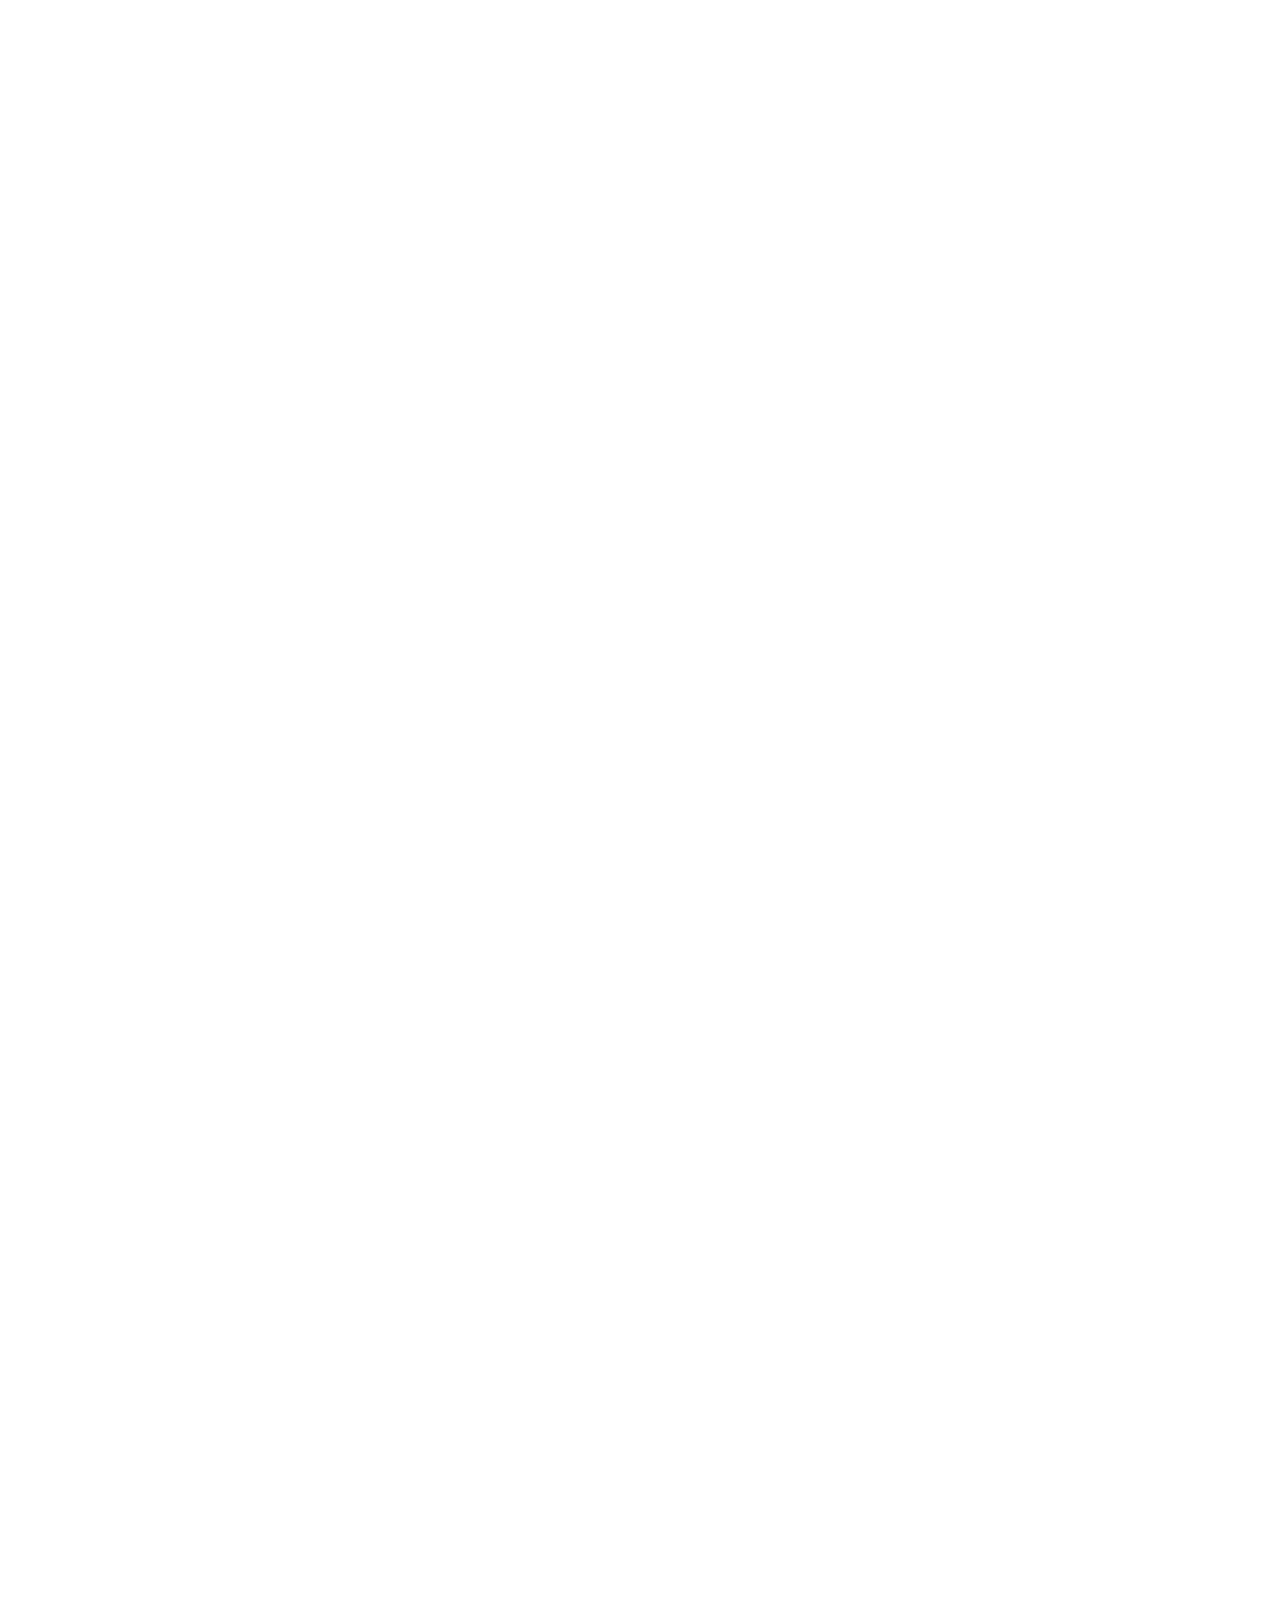
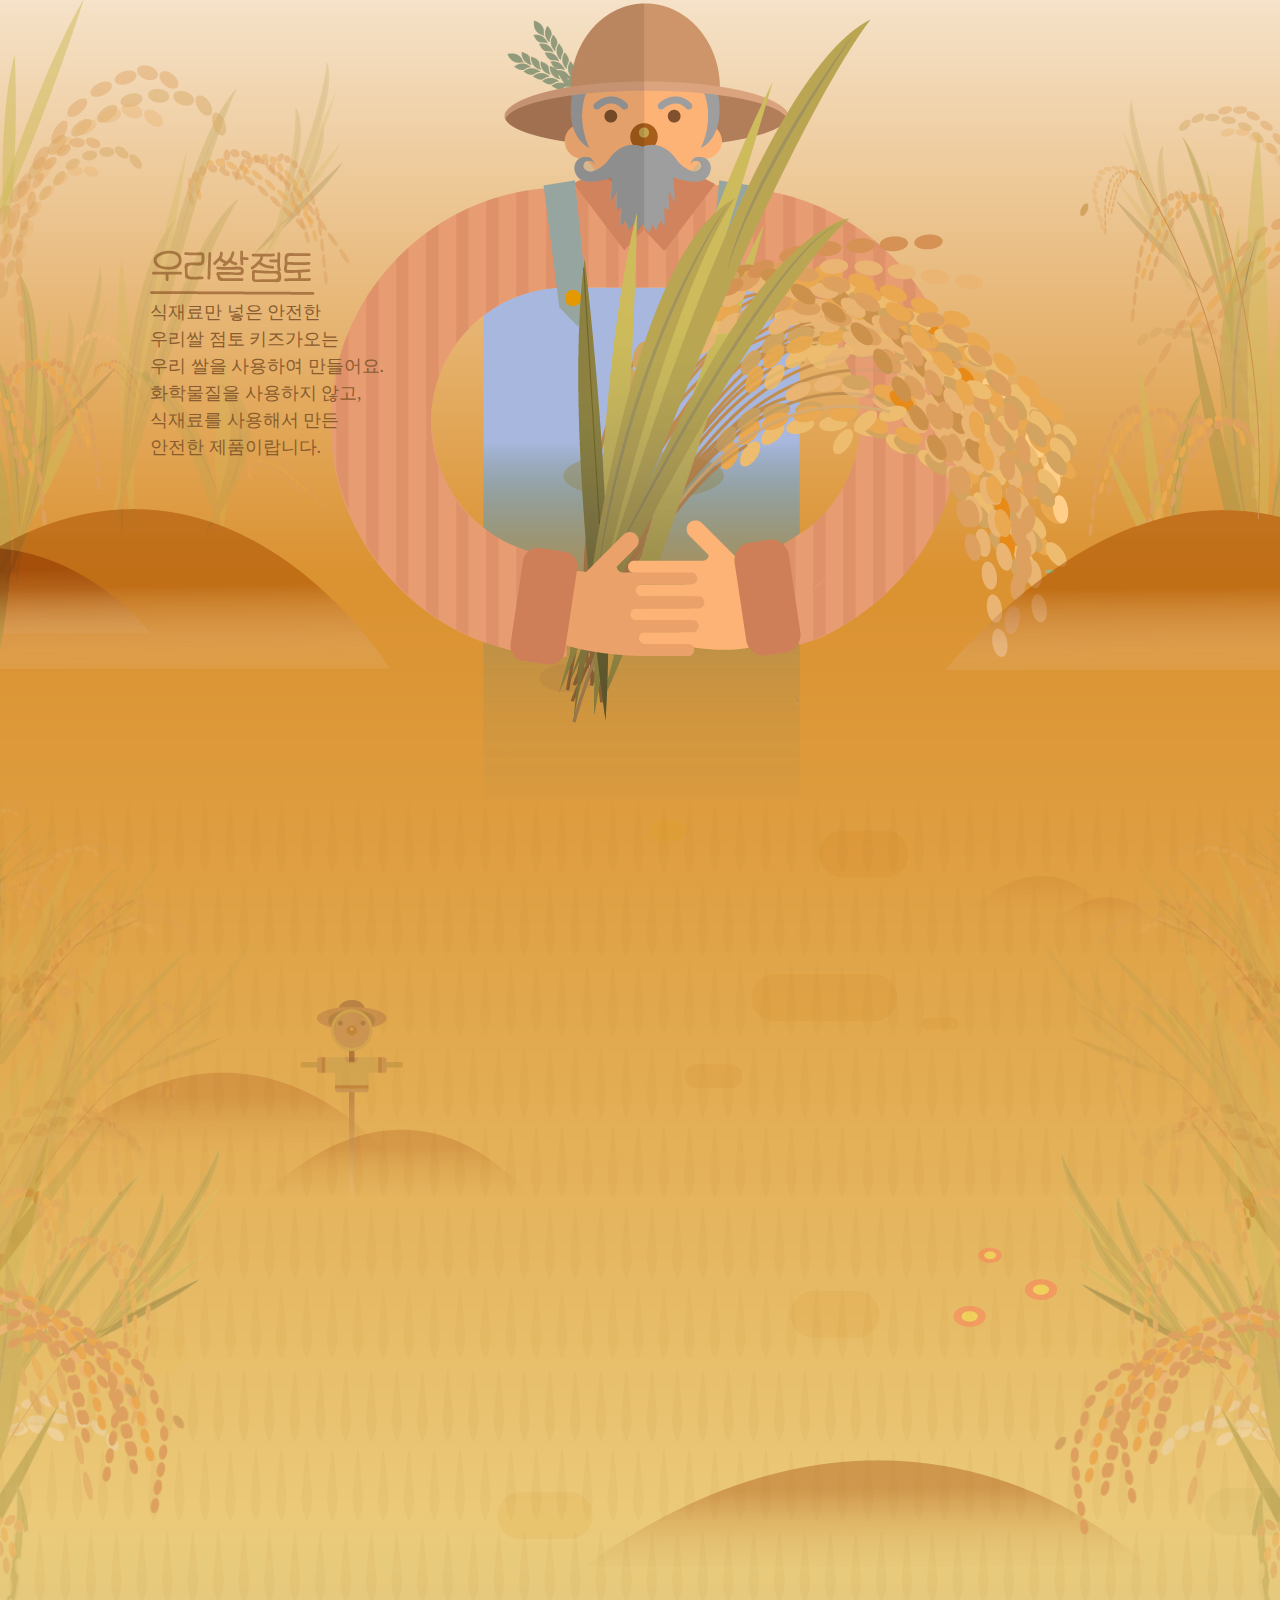
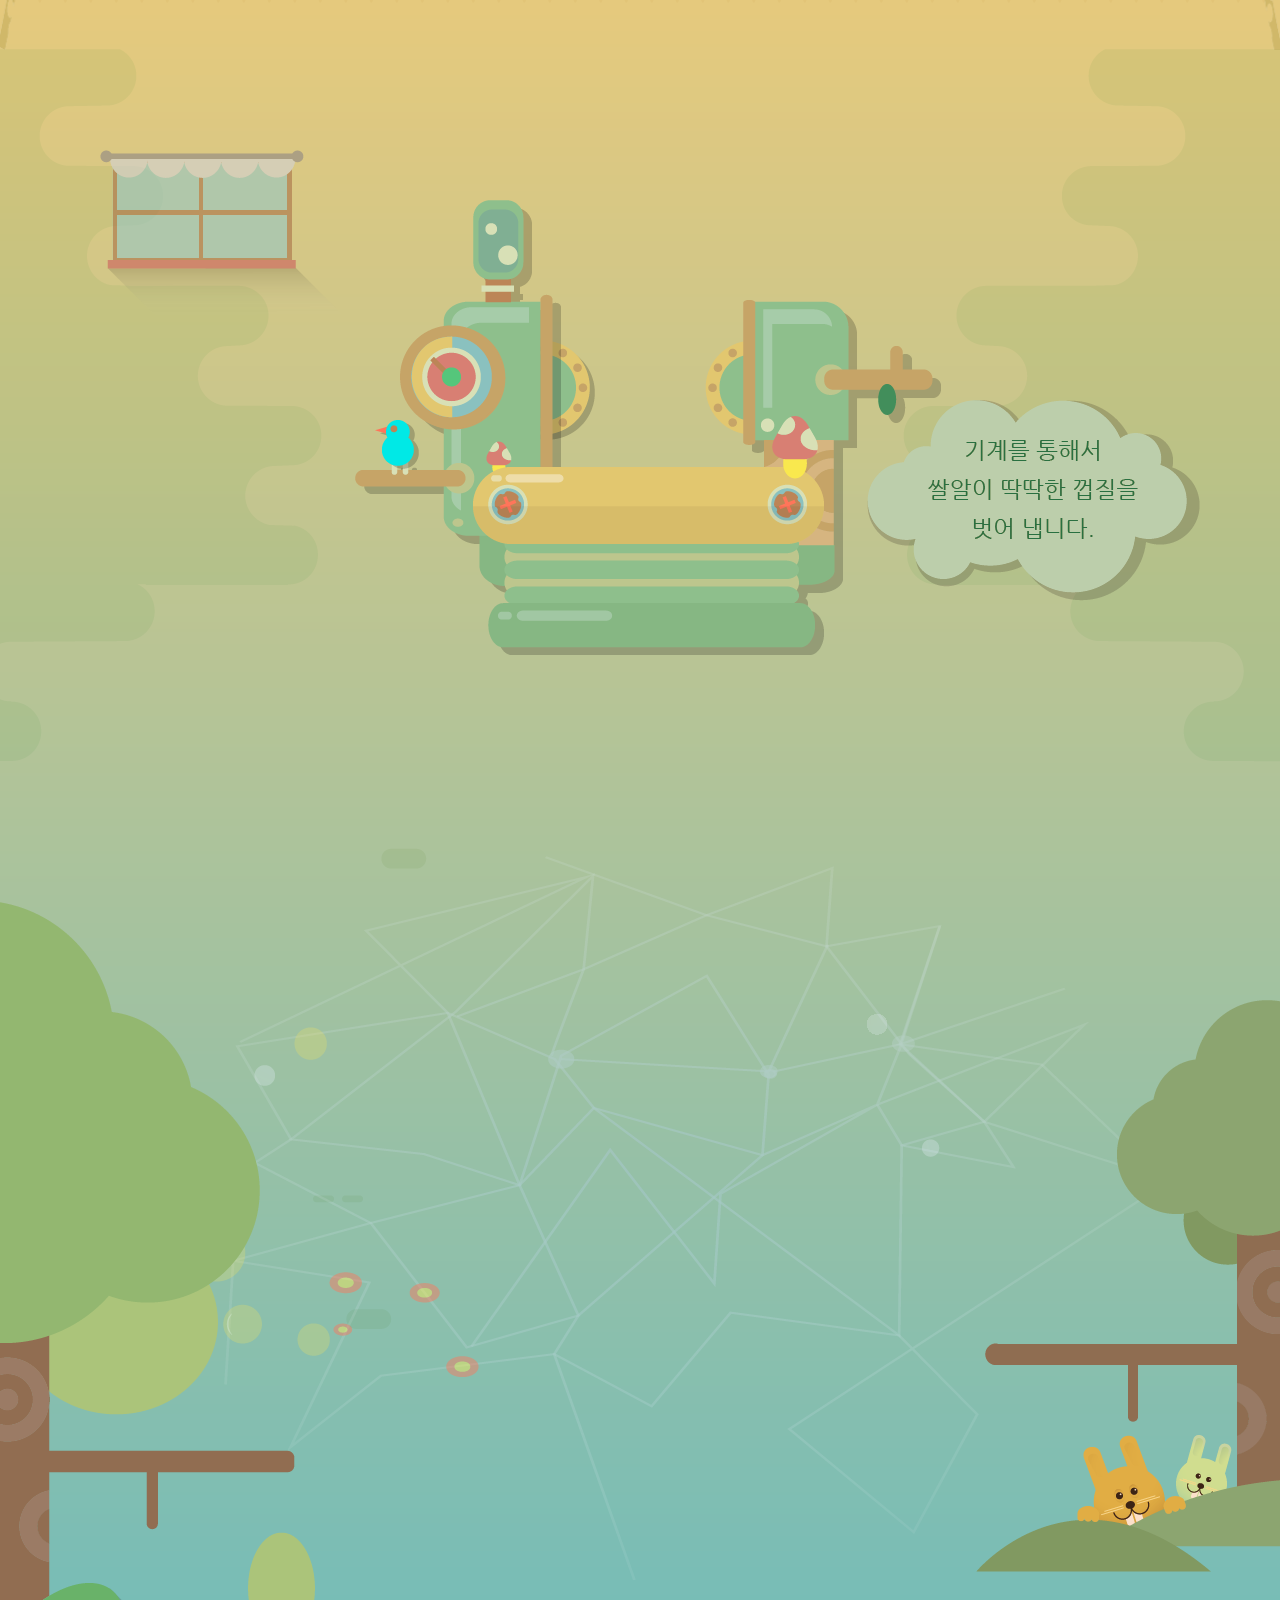
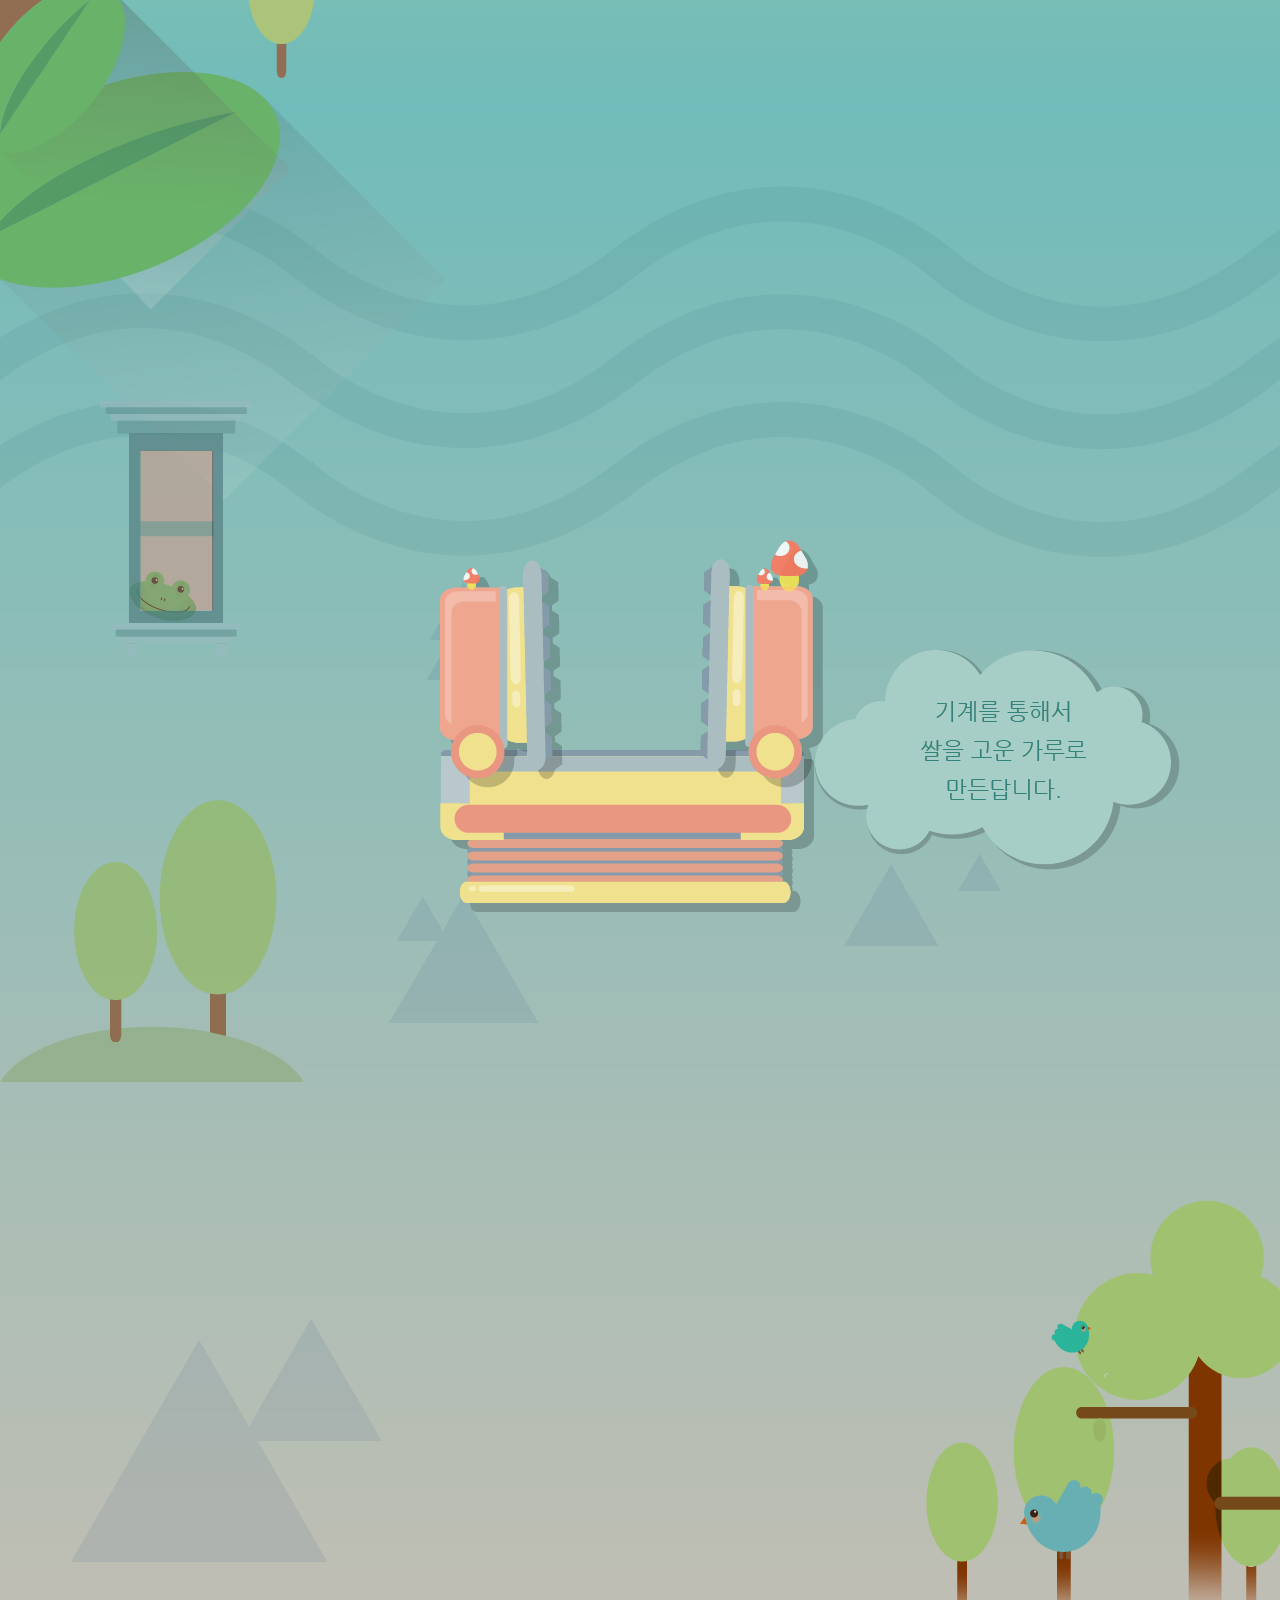
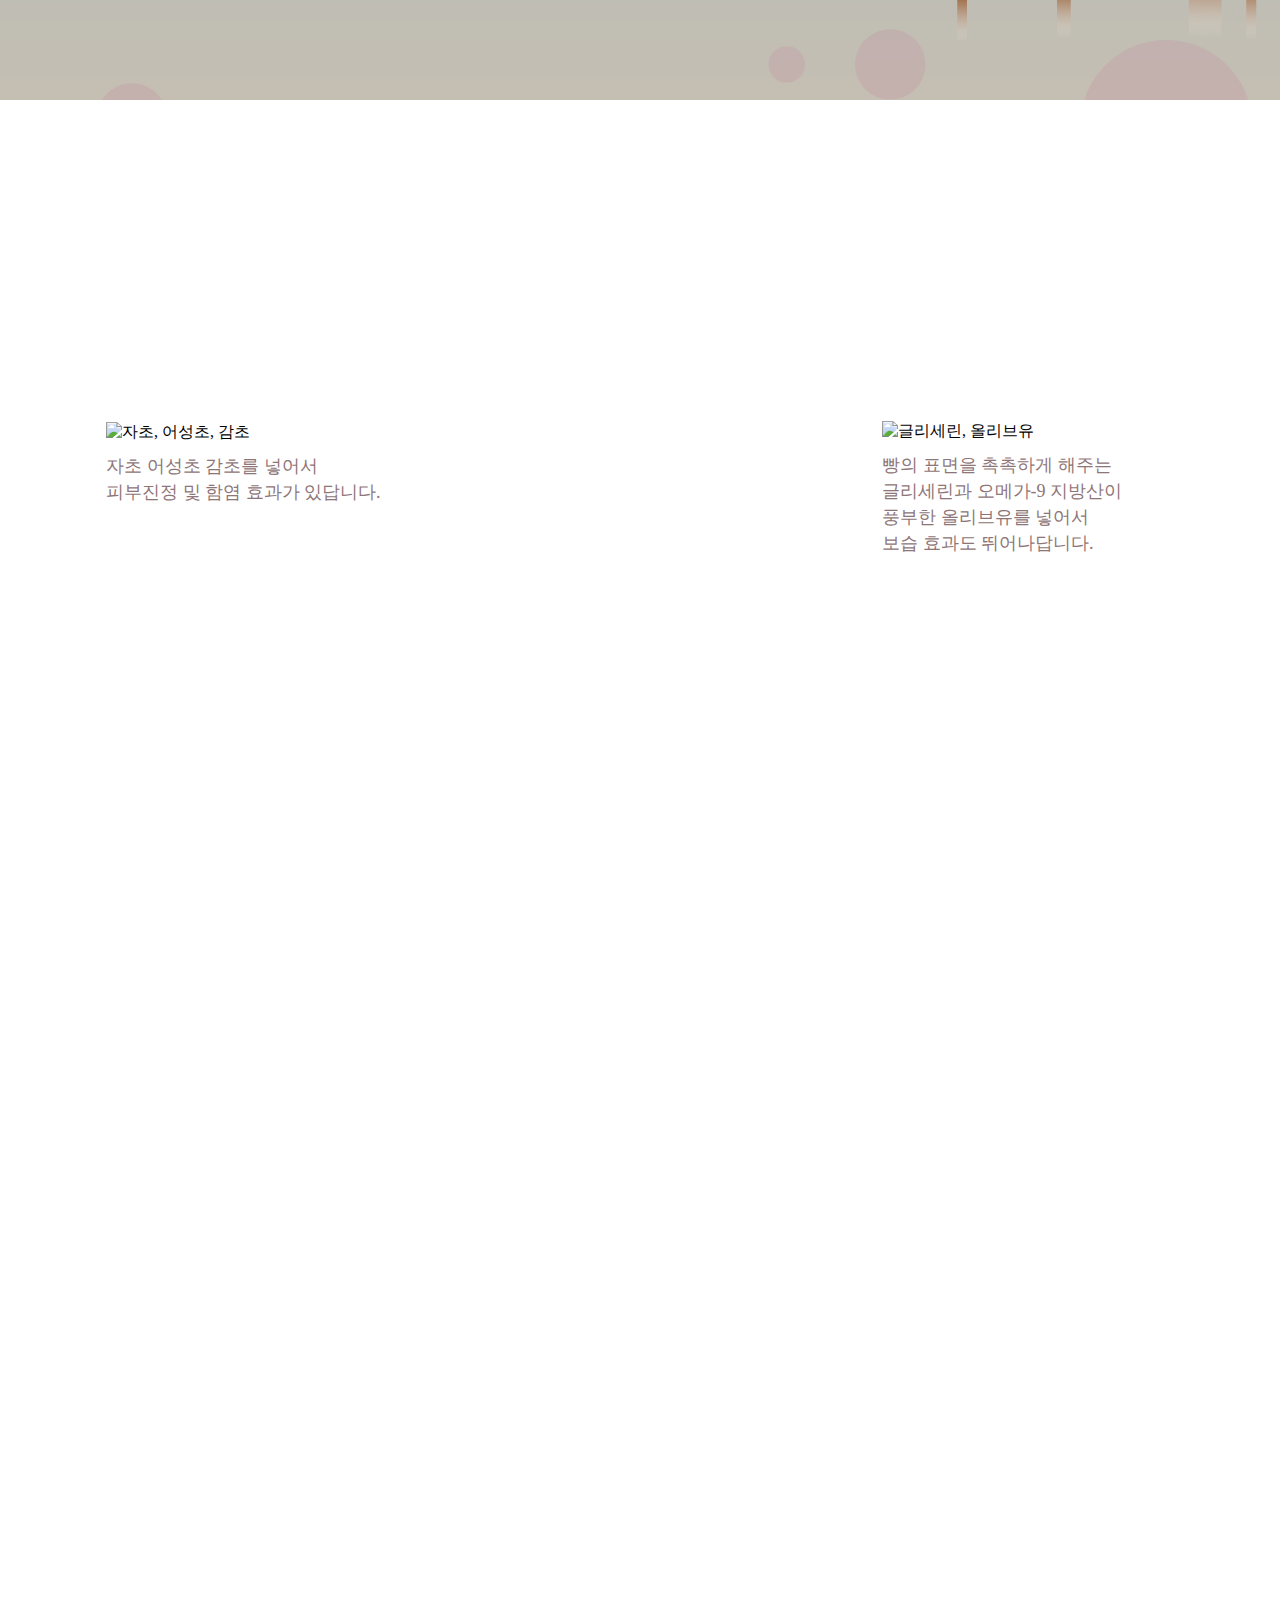
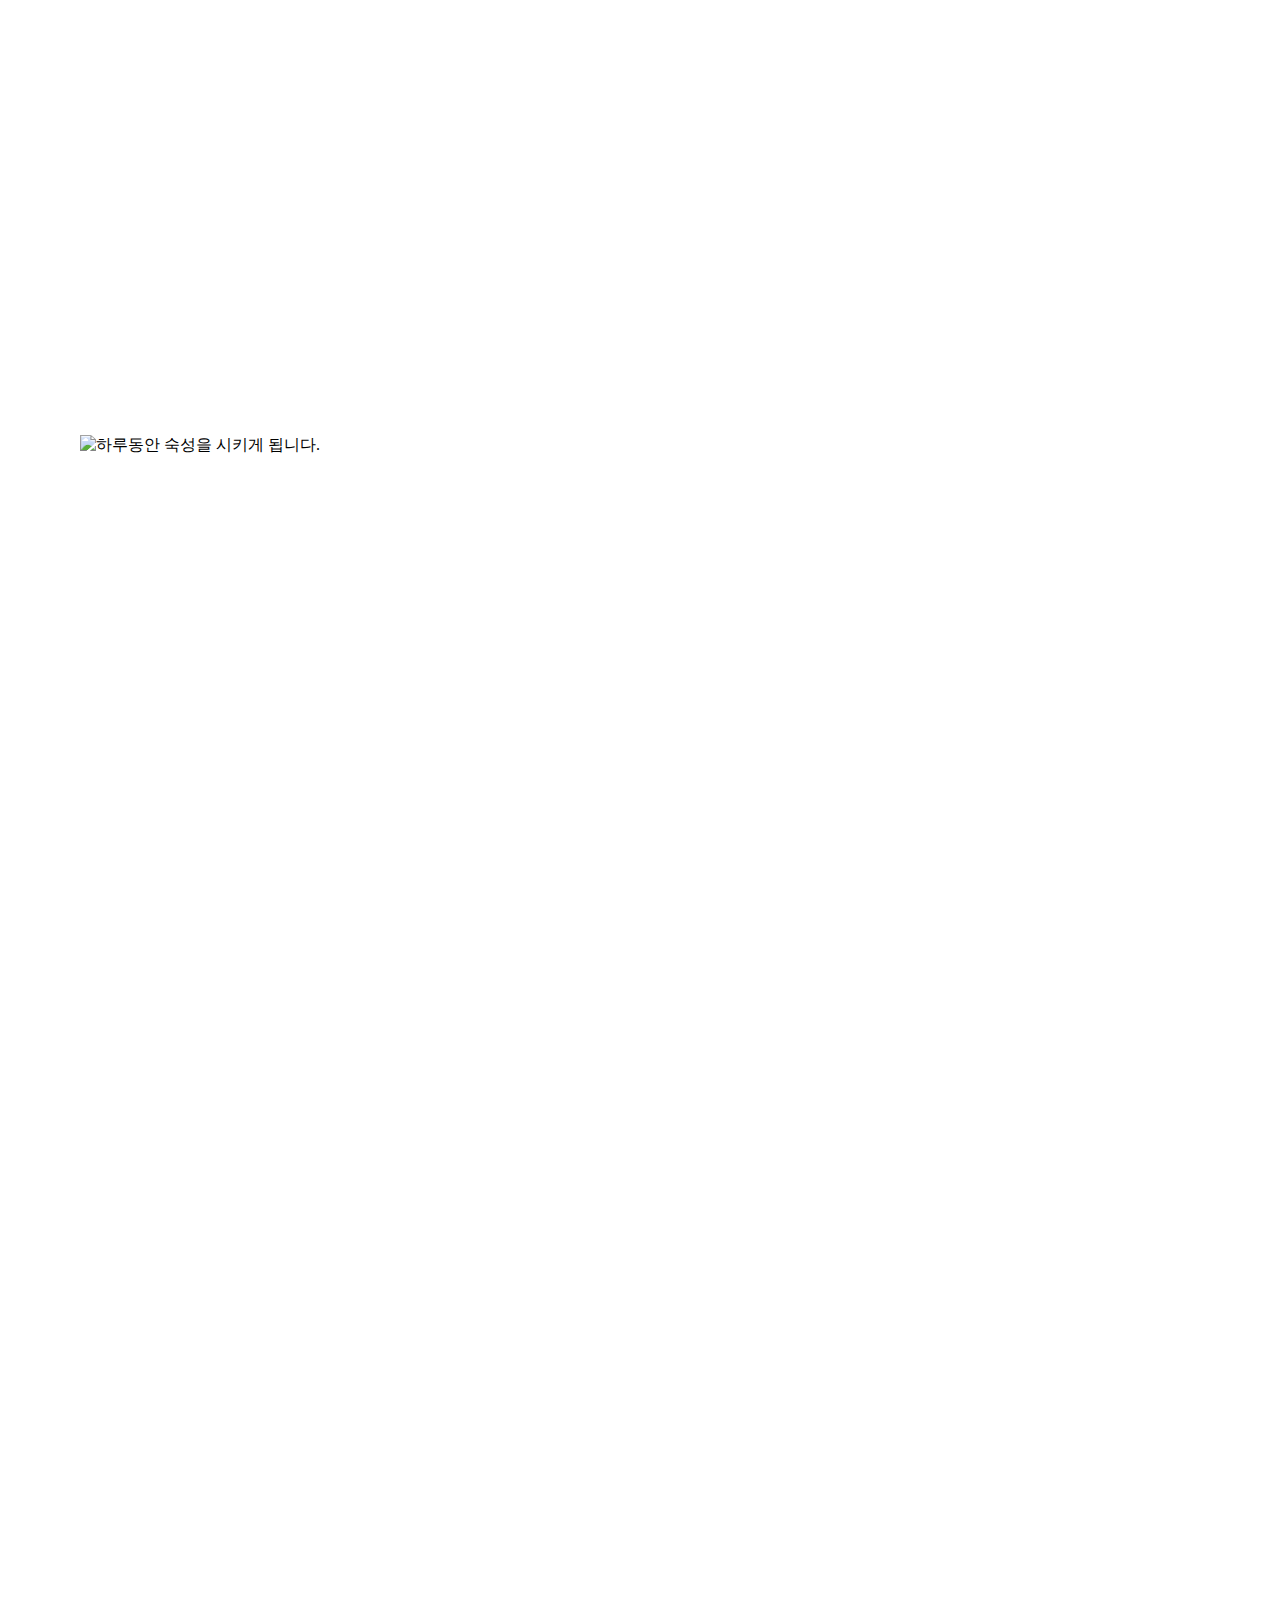
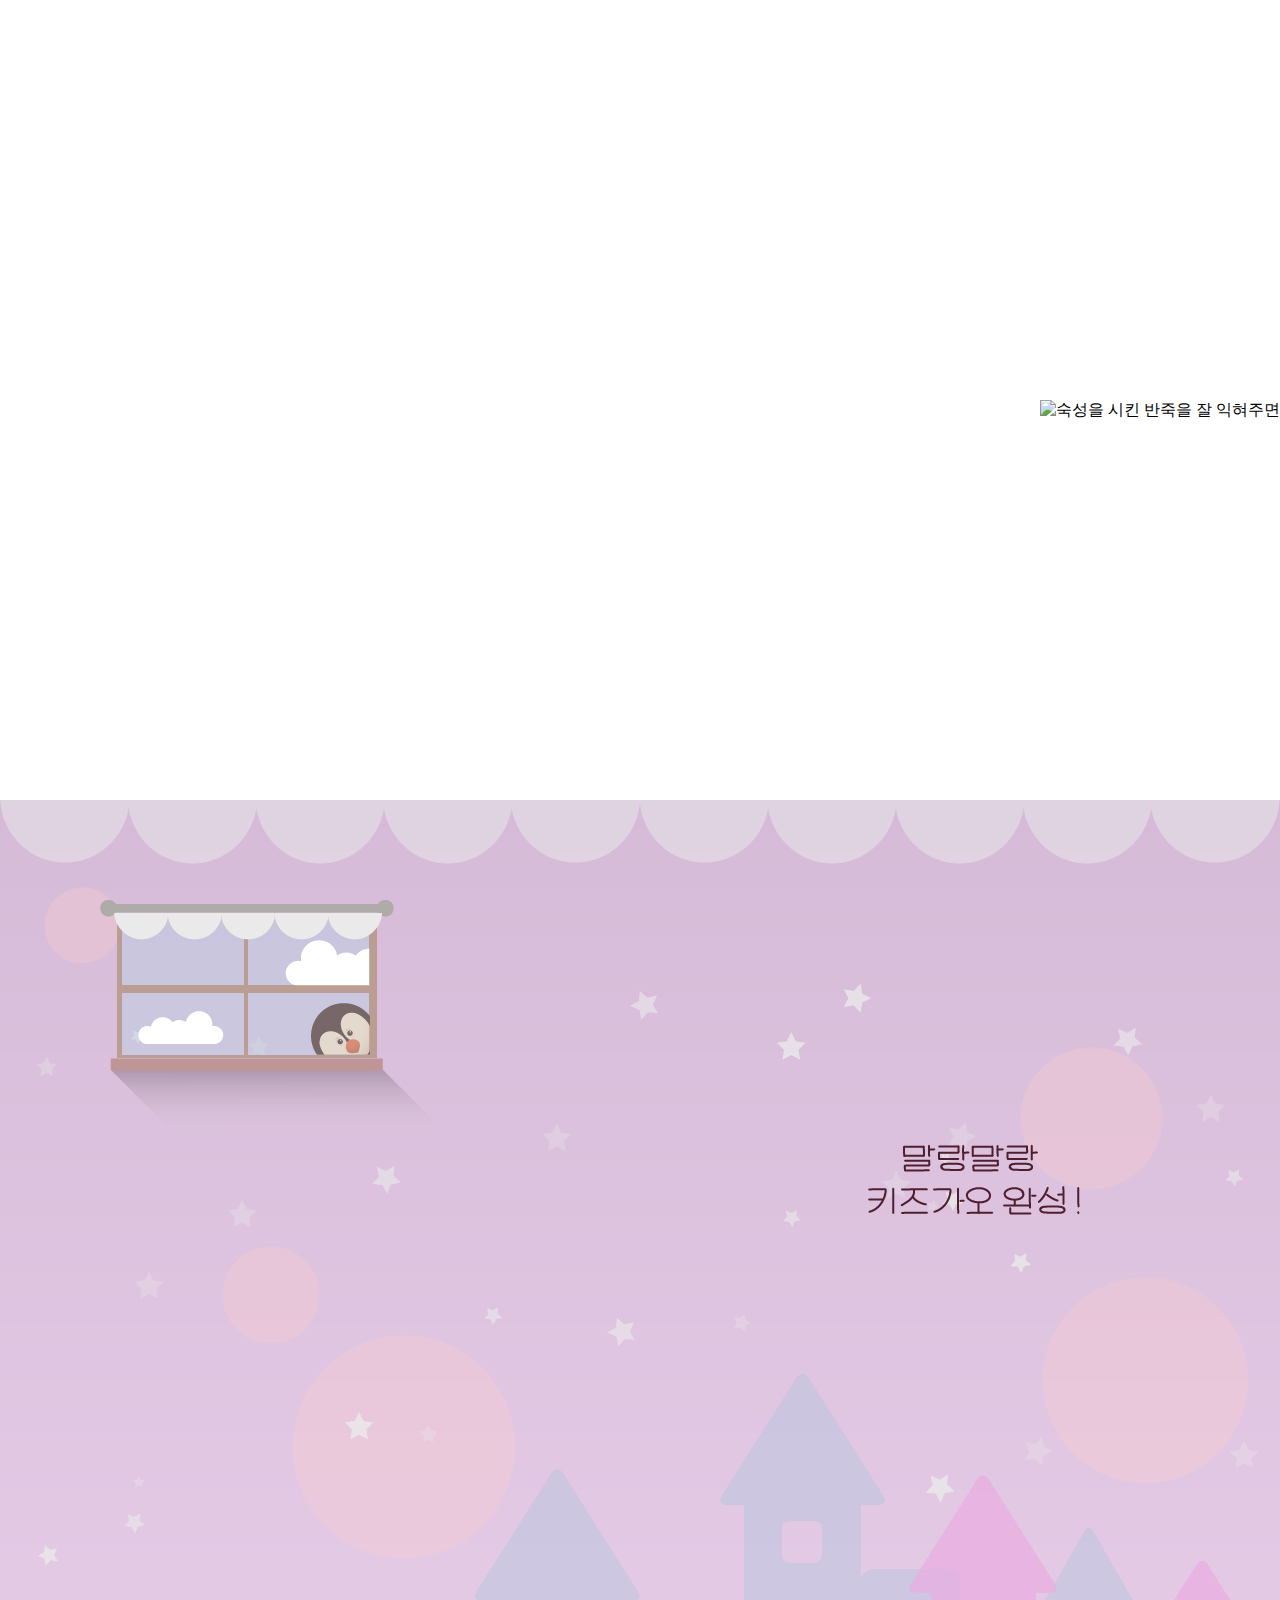
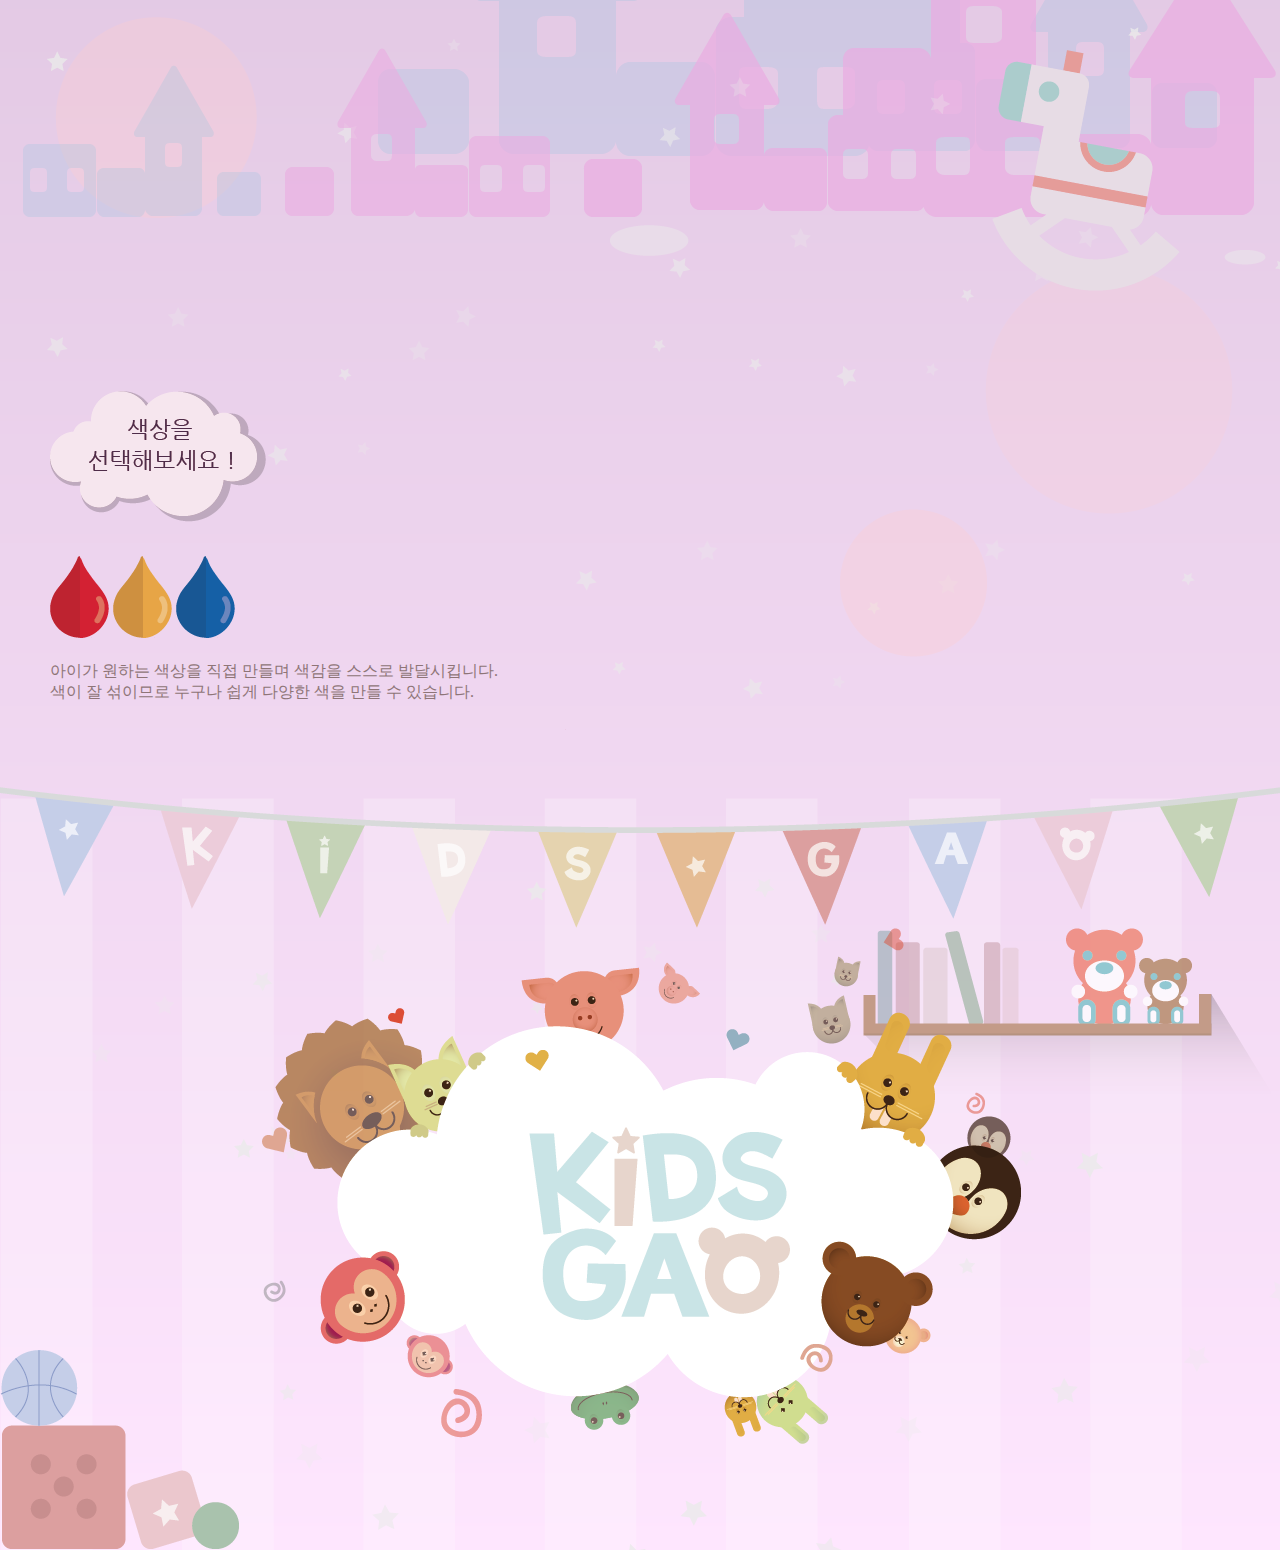
==== docs/index.html @ 967a0c0f "Add files via upload" ====
<!DOCTYPE html>
<html>
<head>

	<meta charset="utf-8">
	<meta name="description" content="우리쌀 점토로 만든 키즈가오 웹사이트 소개">
	<meta name="keywords" content="키즈가오, 점토, 장난감">
	<meta name="author" content="키즈가오">

	<meta name="viewport" content="width=device-width, initial-scale=1.0">

	<title>키즈가오</title>

	<link rel="stylesheet" type="text/css" href="css/style.css">
	<link rel="stylesheet" type="text/css" href="css/animation.css">
	<link rel="stylesheet" type="text/css" href="css/mobile.css">
</head>
<body>





	<header id="intro">
		
		<div class="introWrap">
			<div class="logo"></div>
			<div class="lion"></div>
			<div class="rabbit"></div>
			<div class="bear"></div>
			<div class="monkey"></div>
		</div>

		<div class="cloudWrap">
			<div class="leftCloud"></div>
			<div class="rightCloud"></div>
			<div class="dragonfly"></div>
		</div>

	</header>





	<div id="farm1">
		
		<div class="leftRice1"></div>
		<div class="farmer"></div>
		<div class="rightRice1"></div>

		<div class="farmSpeechWrap">
			<img src="img/farm/farm1/farmspeech.png" align="우리쌀 점토">

			<p class="farmSpeech">
				식재료만 넣은 안전한<br>
				우리쌀 점토 키즈가오는<br>
				우리 쌀을 사용하여 만들어요.<br>
				화학물질을 사용하지 않고,<br>
				식재료를 사용해서 만든<br>
				안전한 제품이랍니다.
			</p>
		</div>

	</div>







	<div id="farm2">
		<div class="leftRice2"></div>
		<div class="scarecrow"></div>
		<div class="rightRice2"></div>
	</div>




	<div id="farm3">
		
		<div class="farm3Window"></div>
		<div class="machineWrap">
			<div class="machine1"></div>
			<div class="sawShadow"></div>
			<div class="saw1"></div>
			<div class="saw2"></div>
			<div class="machineBird"></div>
			<div class="timer"></div>
		</div>

		<img class="farm3Bubble" src="img/farm/farm3/farm3bubble.png" alt="기계를 통해서 쌀알이 딱딱한 껍질을 벗어 냅니다.">

	</div>





	<div id="forest1">
		<div class="leftTree"></div>

		<div class="treeWrap">
			<div class="rightTree"></div>
			<div class="rabbit1"></div>
			<div class="rabbit2"></div>
		</div>
	</div>

	


	<div id="forest2">
		<div class="frog"></div>
		<div class="machineWrap2">
			<div class="machineBottom"></div>
			<div class="machineLeft"></div>
			<div class="machineRight"></div>
		</div>

		<img class="forestBubble" src="img/forest/forest2/forestbubble.png" alt="기계를 통해서 쌀을 고운 가루로 만든답니다.">

		<div class="forest2Tree"></div>
	</div>





	<div id="forest3">
		
		<div class="forest3Wrap">
			<div class="forest3Tree"></div>
			<div class="smallBird"></div>
			<div class="bigBird"></div>
		</div>

	</div>



	<div id="science">
		
		<div class="scienceWrap">
			

			<div class="scienceLeftWrap">
				<div class="gly"></div>
				<img src="img/science/leftTitle.png" alt="자초, 어성초, 감초">

				<p>
					자초 어성초 감초를 넣어서<br>
					피부진정 및 함염 효과가 있답니다.
				</p>
			</div>


			<div class="scienceCenterWrap">
				
				<div class="purpleSteam"></div>
				<div class="funnelBack"></div>
				<div class="funnelFront"></div>

			</div>


			<div class="scienceRightWrap">
				
				<div class="water"></div>
				<img src="img/science/rightTitle.png" alt="글리세린, 올리브유">
				<p>
					빵의 표면을 촉촉하게 해주는<br>
					글리세린과 오메가-9 지방산이<br>
					풍부한 올리브유를 넣어서<br>
					보습 효과도 뛰어나답니다.
				</p>

			</div>



		</div>

	</div>





	<div id="night1">

		<div class="owl"></div>

		<div class="starWrap">
			<div class="star1"></div>
			<div class="star2"></div>
			<div class="star3"></div>
		</div>
		
	</div>




	<div id="night2">
		<div class="moon"></div>
		<img class="night2Bubble" src="img/oneday/night2/night2bubble.png"
			alt="하루동안 숙성을 시키게 됩니다." 
		>
		<div class="rightMoonTree"></div>
	</div>




	<div id="morning">
		
		<div class="sun"></div>
		<div class="leftPine"></div>
		<div class="rightPine"></div>

	</div>







	<div id="kitchen">
		
		<div class="leftPan"></div>
		<div class="rightPot"></div>

		<div class="steamWrap">
			<div class="steam"></div>
			<div class="bubble1"></div>
		</div>

		<img class="kitchenBubble" src="img/kitchen/kitchenbubble.png"
   			 alt="숙성을 시킨 반죽을 잘 익혀주면"
		>



	</div>










	<div id="color1">
		<div class="penguin"></div>
		<img class="color1Bubble" src="img/color/color1/color1bubble.png"
			alt="말랑말랑 키즈가오 완성"
		>
	</div>




	<div id="color2">
		<div class="horse"></div>

		<div class="color2wrap">
			
			<img class="color2Bubble" src="img/color/color2/color2bubble.png"
				alt="색상을 선택해 보세요" 
			>

			<div class="btn-wrap">
				<button type="button" class="red"></button>
				<button type="button" class="yellow"></button>
				<button type="button" class="blue"></button>
			</div>

			<p class="color2Comment">
				아이가 원하는 색상을 직접 만들며 색감을 스스로 발달시킵니다.<br>
				색이 잘 섞이므로 누구나 쉽게 다양한 색을 만들 수 있습니다.
			</p>

		</div>
	</div>




	<div id="color3">
		<div class="flag"></div>
		<div class="book"></div>
		<img class="logo" src="img/color/color3/logo.png" alt="키즈가오 회사 로고">
		<div class="dice"></div>
	</div>


	




	<div class="color1Wrap"></div>
	<div class="color2Wrap"></div>
	<div class="color3Container"></div>

	<div class="color3Container"></div>

	<div class="btnWrap"></div>


	<div class="color1-wrap"></div>
	<div class="color1-wrap"></div>





	












</body>
</html>
---- docs/css/style.css ----
/* Default CSS */
html, body {
	margin: 0;
	padding: 0;
}

body {
	overflow-x: hidden;
}

h1, h2, h3, h4, h5, h6, p {
	margin: 0;
	padding: 0;
}

button {
	border: none;
	background-color: transparent;
}

.clearfix {
	clear: both;
}

/* Intro */
#intro {
	width: 100%;
	height: 1600px;
	background-image: url(../img/intro/intro_bg.png);

	/*padding-top: 100px;*/
}

#intro .introWrap {
	position: relative;

	width: 760px;
	height: 516px;
	/*background-color: yellow;*/

	left: 50%;
	margin-left: -380px;

	/*margin-top: 100px;*/
	top: 100px;
}

#intro .introWrap .logo {
	position: absolute;

	width: 760px;
	height: 516px;
	background-image: url(../img/intro/logo.png);

	z-index: 100;
}

#intro .introWrap .lion {
	position: absolute;

	width: 161px;
	height: 161px;
	background-image: url(../img/intro/lion.png);

	margin: 80px 0 0 30px;
	/*top: 80px;*/
	/*left: 30px;*/
}

#intro .introWrap .rabbit {
	position: absolute;

	width: 105px;
	height: 129px;
	background-image: url(../img/intro/rabbit.png);

	margin: 90px 0 0 580px;
}

#intro .introWrap .bear {
	position: absolute;

	width: 112px;
	height: 105px;
	background-image: url(../img/intro/bear.png);

	margin: 310px 0 0 560px;

	z-index: 200;
}

#intro .introWrap .monkey {
	position: absolute;

	width: 85px;
	height: 93px;
	background-image: url(../img/intro/monkey.png);

	margin: 310px 0 0 50px;

	z-index: 200;
}

#intro .cloudWrap {
	position: relative;

	width: 100%;
	height: 1050px;
	/*background-color: pink;*/
}

#intro .cloudWrap .leftCloud {
	position: absolute;

	width: 934px;
	height: 816px;
	background-image: url(../img/intro/cloud1.png);

	left: 0;

	z-index: 2;
}

#intro .cloudWrap .rightCloud {
	position: absolute;

	width: 843px;
	height: 858px;
	background-image: url(../img/intro/cloud2.png);

	right: 0;
}

#intro .cloudWrap .dragonfly {
	position: absolute;

	width: 366px;
	height: 228px;
	background-image: url(../img/intro/dragonfly.png);
	/*background-color: yellow;*/

	top: 800px;
}



/* Farm1 */
#farm1 {
	position: relative;

	width: 100%;
	height: 800px;
	background-image: url(../img/farm/farm1/farm1_bg.png);
}

#farm1 .leftRice1 {
	position: absolute;

	width: 390px;
	height: 670px;
	background-image: url(../img/farm/farm1/leftrice.png);

	left: 0;
}

#farm1 .rightRice1 {
	position: absolute;

	width: 335px;
	height: 570px;
	background-image: url(../img/farm/farm1/rightrice.png);

	right: 0;
	top: 100px;
}

#farm1 .farmer {
	position: absolute;

	width: 747px;
	height: 1078px;
	background-image: url(../img/farm/farm1/farmer.png);

	left: 50%;
	margin-left: -310px;
}

#farm1 .farmSpeechWrap {
	position: relative;

	top: 250px;
	left: 150px;
}

#farm1 .farmSpeechWrap .farmSpeech {
	color: #895c2f;
	font-size: 18px;
	line-height: 27px;
}




/* Farm2 */
#farm2 {
	position: relative;

	width: 100%;
	height: 850px;
	background-image: url(../img/farm/farm2/farm2_bg.png);
}

#farm2 .leftRice2 {
	float: left;

	width: 250px;
	height: 850px;
	background-image: url(../img/farm/farm2/leftrice2.png);
}

#farm2 .rightRice2 {
	float: right;

	width: 236px;
	height: 850px;
	background-image: url(../img/farm/farm2/rightrice2.png);
}

#farm2 .scarecrow {
	position: absolute;

	width: 103px;
	height: 206px;
	background-image: url(../img/farm/farm2/scarecrow.png);

	margin: 200px 0 0 300px;
}









/* farm3 */
#farm3 {
	position: relative;

	width: 100%;
	height: 850px;
	background-image: url(../img/farm/farm3/farm3_bg.png);
}

#farm3 .farm3Window{
	position: absolute;

	width: 247px;
	height: 169px;
	background-image: url(../img/farm/farm3/window.png);

	margin: 100px 0 0 100px;
}

#farm3 .machineWrap {
	position: relative;

	width: 600px;
	height: 455px;
	/*background-color: yellow;*/

	left: 50%;
	margin-left: -285px;
	top: 150px;
}

#farm3 .machineWrap .machine1 {
	position: absolute;
	width: 586px;
	height: 455px;
	background-image: url(../img/farm/farm3/machine1.png);

	z-index: 900;
}

#farm3 .machineWrap .sawShadow {
	position: absolute;

	width: 95px;
	height: 95px;
	background-image: url(../img/farm/farm3/sawshadow.png);

	margin: 145px 0 0 145px;
}

#farm3 .machineWrap .saw1,
#farm3 .machineWrap .saw2 {
	position: absolute;
	width: 95px;
	height: 95px;
	background-image: url(../img/farm/farm3/saw.png);
}

#farm3 .machineWrap .saw1 {
	margin: 140px 0 0 140px;
}

#farm3 .machineWrap .saw2 {
	margin: 140px 0 0 350px;
}

#farm3 .machineWrap .timer {
	position: absolute;

	width: 103px;
	height: 104px;
	background-image: url(../img/farm/farm3/second.png);

	margin: 125px 0 0 45px;

	z-index: 999;
}

#farm3 .machineWrap .machineBird {
	position: absolute;

	width: 44px;
	height: 49px;
	background-image: url(../img/farm/farm3/machinebird.png);

	margin: 220px 0 0 20px;

	z-index: 999;
}

#farm3 .farm3Bubble {
	position: absolute;

	top: 350px;
	right: 80px;
}










#forest1 {
	width: 100%;
	height: 1050px;
	background-image: url(../img/forest/forest1/forest1_bg.png);
}

#forest1 .leftTree {
	position: absolute;

	width: 445px;
	height: 1200px;
	background-image: url(../img/forest/forest1/lefttree.png);

	left: 0;
}

#forest1 .treeWrap {
	float: right;
	position: relative;

	width: 304px;
	height: 572px;

	top: 100px;
}

#forest1 .treeWrap .rightTree {
	position: absolute;

	width: 304px;
	height: 572px;
	background-image: url(../img/forest/forest1/righttree.png);

	z-index: 10;
}


#forest1 .treeWrap .rabbit1 {
	position: absolute;

	width: 82px;
	height: 103px;
	background-image: url(../img/forest/forest1/rabbit1.png);

	margin: 435px 0 0 107px;
}

#forest1 .treeWrap .rabbit2 {
	position: absolute;

	width: 56px;
	height: 75px;
	background-image: url(../img/forest/forest1/rabbit2.png);

	margin: 435px 0 0 200px;
}






#forest2 {
	width: 100%;
	height: 750px;
	background-image: url(../img/forest/forest2/forest2_bg.png);
}

#forest2 .frog {
	position: absolute;

	width: 153px;
	height: 257px;
	background-image: url(../img/forest/forest2/frog.png);

	margin: 50px 0 0 100px;
}

#forest2 .machineWrap2 {
	position: relative;

	width: 400px;
	height: 400px;

	left: 50%;
	margin-left: -200px;
	top: 180px;
}


#forest2 .machineWrap2 .machineBottom {
	position: absolute;

	width: 374px;
	height: 162px;
	background-image: url(../img/forest/forest2/machinebottom.png);

	margin-top: 220px;

	z-index: 200;
}

#forest2 .machineWrap2 .machineLeft {
	position: absolute;

	width: 123px;
	height: 228px;
	background-image: url(../img/forest/forest2/machineleft.png);

	margin-top: 30px;

	z-index: 200;
}

#forest2 .machineWrap2 .machineRight {
	position: absolute;

	width: 123px;
	height: 248px;
	background-image: url(../img/forest/forest2/machineright.png);

	margin: 10px 0 0 260px;

	z-index: 200;
}

#forest2 .forestBubble {
	position: relative;

	float: right;

	top: -100px;
	margin-right: 100px;
}

#forest2 .forest2Tree {
	float: left;
	position: relative;

	width: 304px;
	height: 282px;
	background-image: url(../img/forest/forest2/forest2tree.png);

	top: 50px;
}




#forest3 {
	width: 100%;
	height: 600px;
	background-image: url(../img/forest/forest3/forest3_bg.png);
}

#forest3 .forest3Wrap {
	float: right;
	position: relative;

	width: 354px;
	height: 440px;

	top: 100px;
}

#forest3 .forest3Wrap .forest3Tree {
	position: absolute;

	width: 354px;
	height: 440px;
	background-image: url(../img/forest/forest3/forest3tree.png);
}

#forest3 .forest3Wrap .smallBird {
	position: absolute;

	width: 40px;
	height: 35px;
	background-image: url(../img/forest/forest3/bird_sm.png);

	top: 120px;
	left: 125px;
}


#forest3 .forest3Wrap .bigBird {
	position: absolute;

	width: 83px;
	height: 80px;
	background-image: url(../img/forest/forest3/bird_big.png);

	margin: 280px 0 0 94px;
}








#science {
	position: relative;

	width: 100%;
	height: 800px;
	background-image: url(../img/science/science_bg.png);
}

#science .scienceWrap{
	position: relative;

	width: 1068px;
	height: 655px;

	margin: 0 auto;
}

#science .scienceWrap .scienceLeftWrap {
	float: left;
	width: 288px;
	height: 100%;
}

#science .scienceWrap .scienceLeftWrap .gly {
	width: 230px;
	height: 192px;
	background-image: url(../img/science/gly.png);

	margin: 0 0 130px 55px;
}


#science .scienceWrap .scienceLeftWrap p,
#science .scienceWrap .scienceRightWrap p {
	color: #8e7577;
	font-size: 18px;
	line-height: 26px;

	padding-top: 10px;
}


#science .scienceWrap .scienceCenterWrap {
	position: relative;
	float: left;
	width: 488px;
	height: 100%;
}

#science .scienceWrap .scienceCenterWrap .purpleSteam {
	position: relative;

	width: 241px;
	height: 216px;
	background-image: url(../img/science/grape.png);

	left: 50%;
	margin-left: -120px;
}

#science .scienceWrap .scienceCenterWrap .funnelBack {
	position: absolute;

	width: 488px;
	height: 438px;
	background-image: url(../img/science/funnelback.png);
}

#science .scienceWrap .scienceCenterWrap .funnelFront {
	position: relative;

	width: 485px;
	height: 390px;
	background-image: url(../img/science/funnelfront.png);

	margin-top: 48px;
}



#science .scienceWrap .scienceRightWrap {
	float: left;
	width: 292px;
	height: 100%;
}


#science .scienceWrap .scienceRightWrap .water {
	width: 204px;
	height: 191px;
	background-image: url(../img/science/water.png);

	margin-bottom: 130px;
}




#night1 {
	width: 100%;
	height: 700px;
	background-image: url(../img/oneday/night1/night1_bg.png);
}

#night1 .owl {
	position: absolute;

	width: 334px;
	height: 571px;
	background-image: url(../img/oneday/night1/owl.png);

	margin-top: 50px;
}

#night1 .starWrap {
	position: relative;

	width: 750px;
	height: 400px;

	top: 150px;
	margin-left: 600px;
}


#night1 .starWrap .star1,
#night1 .starWrap .star2,
#night1 .starWrap .star3 {
	position: absolute;

	width: 53px;
	height: 50px;
	background-image: url(../img/oneday/night1/star1.png);
}

#night1 .starWrap .star1 {
	margin-top: 350px;
}

#night1 .starWrap .star2 {
	margin-left: 650px;
}

#night1 .starWrap .star3 {
	margin: 250px 0 0 500px;
}





#night2 {
	position: relative;

	width: 100%;
	height: 800px;
	background-image: url(../img/oneday/night2/night2_bg.png);
}

#night2 .moon {
	width: 135px;
	height: 135px;
	background-image: url(../img/oneday/night2/moon.png);
}


#night2 .night2Bubble {
	position: absolute;

	margin: 300px 0 0 80px;
}


#night2 .rightMoonTree {
	position: absolute;

	width: 243px;
	height: 588px;
	background-image: url(../img/oneday/night2/moontree.png);

	right: 0;
	bottom: 0;
}




#morning {
	position: relative;

	width: 100%;
	height: 800px;
	background-image: url(../img/oneday/morning/morning_bg.png);
}


#morning .sun {
	width: 131px;
	height: 131px;
	background-image: url(../img/oneday/morning/sun.png);
}

#morning .leftPine {
	position: absolute;

	width: 231px;
	height: 329px;
	background-image: url(../img/oneday/morning/leftpine.png);

	top: 270px;
}

#morning .rightPine {
	position: absolute;

	width: 294px;
	height: 609px;
	background-image: url(../img/oneday/morning/rightpine.png);

	right: 0;
	bottom: 0;
}






#kitchen {
	position: relative;

	width: 100%;
	height: 800px;
	background-image: url(../img/kitchen/kitchen_bg.png);
}

#kitchen .leftPan {
	float: left;

	width: 253px;
	height: 384px;
	background-image: url(../img/kitchen/pan.png);
}

#kitchen .rightPot {
	float: right;

	width: 243px;
	height: 132px;
	background-image: url(../img/kitchen/pot.png);
}


#kitchen .steamWrap {
	position: relative;

	width: 483px;
	height: 457px;
	/*background-color: yellow;*/

	left: 50%;
	margin-left: -275px;
	top: -100px;

	clear: both;
}

#kitchen .steamWrap .steam {
	position: absolute;

	width: 479px;
	height: 457px;
	background-image: url(../img/kitchen/steam.png);

	z-index: 100;
}

#kitchen .steamWrap .bubble1 {
	position: absolute;

	width: 55px;
	height: 56px;
	background-image: url(../img/kitchen/bubble.png);

	margin-top: 230px;
}

#kitchen .kitchenBubble {
	position: absolute;

	top: 400px;
	right: 0;
}






#color1 {
	position: relative;

	width: 100%;
	height: 750px;
	background-image: url(../img/color/color1/color1_bg.png);
}

#color1 .penguin {
	position: relative;

	width: 356px;
	height: 244px;
	background-image: url(../img/color/color1/penguin.png);

	top: 100px;
	left: 100px;
}

#color1 .color1Bubble {
	float: right;

	margin: 100px 200px 0 0;
}





#color2 {
	position: relative;
	width: 100%;
	height: 800px;
	background-image: url(../img/color/color2/color2_bg.png);
}


#color2 .horse {
	float: right;
	width: 188px;
	height: 241px;
	background-image: url(../img/color/color2/horse.png);

	margin: 100px 100px 0 0;
}


#color2 .color2wrap {
	clear: both;
	position: relative;

	width: 500px;

	top: 100px;
	margin-left: 50px;
}


#color2 .color2wrap .color2Bubble {
	margin-bottom: 30px;
}

#color2 .color2wrap .btn-wrap {
	margin-bottom: 20px;
}

#color2 .color2wrap .btn-wrap .red,
#color2 .color2wrap .btn-wrap .yellow, 
#color2 .color2wrap .btn-wrap .blue {
	width: 59px;
	height: 82px;
}

#color2 .color2wrap .btn-wrap .red {
	background-image: url(../img/color/color2/btn/btn_red.png);
}

#color2 .color2wrap .btn-wrap .yellow {
	background-image: url(../img/color/color2/btn/btn_yellow.png);
}

#color2 .color2wrap .btn-wrap .blue {
	background-image: url(../img/color/color2/btn/btn_blue.png);
}

#color2 .color2wrap .color2Comment {
	color: #8e7577;
}





#color3 {
	position: relative;

	width: 100%;
	height: 800px;
	background-image: url(../img/color/color3/color3_bg.png);
}

#color3 .flag {
	position: relative;

	width: 1774px;
	height: 178px;
	background-image: url(../img/color/color3/flag.png);

	left: 50%;
	margin-left: -887px;
}

#color3 .book {
	float: right;

	width: 417px;
	height: 178px;
	background-image: url(../img/color/color3/book.png);
}

#color3 .logo {
	position: absolute;

	left: 50%;
	margin-left: -378.5px;
}

#color3 .dice {
	position: absolute;
	width: 239px;
	height: 200px;
	background-image: url(../img/color/color3/dice.png);

	left: 0;
	bottom: 0;
}
---- docs/css/animation.css ----
/* Intro */
#intro .introWrap .lion {
	animation: spinLion 1500ms linear infinite alternate;
}

@keyframes spinLion {
	from {
		transform: rotate(-10deg);
	}

	to {
		transform: rotate(10deg);
	}
}

#intro .introWrap .rabbit {
	animation: spinRabbit 1000ms linear infinite alternate;
}

@keyframes spinRabbit {
	from {
		transform: rotate(0deg);
	}

	to {
		transform: rotate(5deg);
	}
}

#intro .introWrap .bear {
	animation: spinBear 1000ms linear infinite alternate;
}

@keyframes spinBear {
	from {
		transform: rotate(10deg);
	}

	to {
		transform: rotate(-10deg);
	}
}

#intro .introWrap .monkey {
	animation: spinMonkey 800ms linear infinite alternate;
}

@keyframes spinMonkey {
	from {
		transform: rotate(20deg);
	}

	to {
		transform: rotate(50deg);
	}
}

#intro .cloudWrap .dragonfly {
	animation: flyDragonfly linear 7s infinite;
}

@keyframes flyDragonfly {
	from {
		left: -366px;
	}

	to {
		left: 100%;
	}
}




#farm3 .machineWrap .timer {
	animation: rotateTimer 10000ms linear infinite;
}

@keyframes rotateTimer {
	from { transform: rotate(0deg); }
	to { transform: rotate(360deg);  }
}


#farm3 .machineWrap .saw1 {
	animation: rotateLeftSaw 10000ms linear infinite;
}

@keyframes rotateLeftSaw {
	from { transform: rotate(0deg); }
	to { transform: rotate(360deg);  }
}


#farm3 .machineWrap .saw2 {
	animation: rotateRightSaw 10000ms linear infinite;
}

@keyframes rotateRightSaw {
	from { transform: rotate(360deg); }
	to { transform: rotate(0deg);  }
}












#forest1 .treeWrap .rabbit1 {
	animation: spinRabbitOne 1000ms linear infinite alternate;
}

@keyframes spinRabbitOne {
	from { transform: rotate(0deg);  }
	to { transform: rotate(10deg);  }
}


#forest1 .treeWrap .rabbit2 {
	animation: spinRabbitTwo 1000ms linear infinite alternate;
}

@keyframes spinRabbitTwo {
	from { transform: rotate(10deg);  }
	to { transform: rotate(0deg);  }
}





#forest2 .machineWrap2 .machineLeft {
	animation: moveLeft 1s linear infinite alternate;
}

@keyframes moveLeft {
	from {left: 30px;}
	to {left: 0}
}


#forest2 .machineWrap2 .machineRight {
	animation: moveRight 1s linear infinite alternate;
}

@keyframes moveRight {
	from {left: -30px;}
	to {left: 0}
}





#forest3 .forest3Wrap .smallBird {
	animation: spinSmallBrid 1000ms linear infinite alternate;
}

@keyframes spinSmallBrid {
	from {
		transform: rotate(0deg);
	}

	to {
		transform: rotate(10deg);
	}
}

#forest3 .forest3Wrap .bigBird {
	animation: spinBigBrid 1000ms linear infinite alternate;
}

@keyframes spinBigBrid {
	from {
		transform: rotate(-10deg);
	}

	to {
		transform: rotate(10deg);
	}
}




#science .scienceWrap .gly {
	animation: spinGly 1500ms linear infinite alternate;
}

@keyframes spinGly {
	from { transform: rotate(0deg); }
	to { transform: rotate(50deg); }
}

#science .scienceWrap .water {
	animation: spinWater 1500ms linear infinite alternate;
}

@keyframes spinWater {
	from { transform: rotate(0deg); }
	to { transform: rotate(-50deg); }
}





#night1 .starWrap .star1,
#night1 .starWrap .star2,
#night1 .starWrap .star3 {
	animation: pulseStar 1s linear infinite alternate;
}

@keyframes pulseStar {
	from {  transform: scale(1); }
	to { transform: scale(0.8); }
}




#night2 .moon {
	animation: moveMoon linear 10s infinite;
}

@keyframes moveMoon {
	from {
		margin-left: -135px;
	}
	to {
		margin-left: 110%;
	}
}







#morning .sun {
	animation: moveSun linear 10s 1500ms infinite;
}

@keyframes moveSun {
	from {
		margin-left: -131px;
	}
	to {
		margin-left: 110%;
	}
}



#kitchen .steamWrap .bubble1 {
  animation-name: bubble;
  animation-duration: 1000ms;
  animation-delay: 0ms;
  animation-fill-mode: forwards;
  animation-timing-function: linear;
  animation-iteration-count: infinite;
  transform-origin: 0 0;
}

@keyframes bubble {
  0% {transform:translate(0px, 0px) scale(1) rotateX(0deg) rotateY(0deg) rotateZ(0deg) translate(-50%, -50%);}
  100% {transform:translate(-99px, -198px) scale(1) rotateX(0deg) rotateY(0deg) rotateZ(0deg) translate(-50%, -50%);}
}
---- docs/css/mobile.css ----
@media (max-width: 767px) {
	

	#intro {
		height: 1150px;
		background-image: url(../img/mobile/intro/mobile_intro_bg.png);
	}

	#intro .introWrap {
		width: 189px;
		height: 129px;

		margin-left: -94.5px;
		/*background-color: yellow;*/

		top: 230px;
	}

	#intro .introWrap .logo {
		width: 189px;
		height: 129px;
		background-image: url(../img/mobile/intro/mobile_logo.png);
	}

	#intro .introWrap .lion,
	#intro .introWrap .rabbit,
	#intro .introWrap .bear,
	#intro .introWrap .monkey,
	#intro .cloudWrap .dragonfly {
		display: none;
	}

	#intro .cloudWrap {
		height: 350px;

		top: 280px;
	}

	#intro .cloudWrap .leftCloud {
		width: 267px;
		height: 314px;
		background-image: url(../img/mobile/intro/mobile_cloud1.png);
	}

	#intro .cloudWrap .rightCloud {
		width: 237px;
		height: 309px;
		background-image: url(../img/mobile/intro/mobile_cloud2.png);		
	}



	/* Farm1 */
	#farm1 {
		height: 450px;
		background-image: url(../img/mobile/farm/farm1/mobile_farm1_bg.png);
	}

	#farm1 .leftRice1 {
		width: 86px;
		height: 150px;
		background-image: url(../img/mobile/farm/farm1/mobile_leftrice.png);
	}

	#farm1 .rightRice1 {
		width: 95px;
		height: 170px;
		background-image: url(../img/mobile/farm/farm1/mobile_rightrice.png);

		top: -20px;
	}

	#farm1 .farmer {
		width: 160px;
		height: 250px;
		background-image: url(../img/mobile/farm/farm1/mobile_farmer.png);

		margin-left: -69px;
	}

	#farm1 .farmSpeechWrap {
		width: 300px;

		text-align: center;

		left: 50%;
		margin-left: -150px;
	}

	#farm1 .farmSpeechWrap img {
		width: 79px;
	}

	#farm1 .farmSpeechWrap .farmSpeech {
		line-height: 20px;
		font-size: 12px;
	}



	#farm2 {
		height: 440px;
		background-image: url(../img/mobile/farm/farm2/mobile_farm2_bg.png);
	}

	#farm2 .leftRice2 {
		width: 57px;
		height: 201px;
		background-image: url(../img/mobile/farm/farm2/mobile_leftrice2.png);
	}


	#farm2 .rightRice2 {
		width: 54px;
		height: 202px;
		background-image: url(../img/mobile/farm/farm2/mobile_rightrice2.png);
	}

	#farm2 .scarecrow {
		display: none;
	}




	#farm3 {
		height: 500px;
		background-image: url(../img/mobile/farm/farm3/mobile_farm3_bg.png);
	}

	#farm3 .farm3Window {
		width: 82px;
		height: 56px;
		background-image: url(../img/mobile/farm/farm3/mobile_window.png);

		margin: 10px 0 0 10px;
	}

	#farm3 .machineWrap {
		width: 200px;
		height: 150px;

		top: 120px;
		margin-left: -96px;
	}

	#farm3 .machineWrap .machine1 {
		width: 191px;
		height: 149px;
		background-image: url(../img/mobile/farm/farm3/mobile_machine1.png);
	}
	
	#farm3 .machineWrap .sawShadow,
	#farm3 .machineWrap .timer,
	#farm3 .machineWrap .machineBird {
		display: none;
	}

	#farm3 .machineWrap .saw1, 
	#farm3 .machineWrap .saw2 {
		width: 31px;
		height: 31px;
		background-image: url(../img/mobile/farm/farm3/mobile_saw.png);
	}

	#farm3 .machineWrap .saw1 {
		margin: 50px 0 0 50px;
	}

	#farm3 .machineWrap .saw2 {
		margin: 50px 0 0 115px
	}

	#farm3 .farm3Bubble {
		position: absolute;

		width: 152px;

		left: 50%;
		margin: 0 0 0 -70px;
	}






	#forest1 {
		position: relative;

		height: 400px;
		background-image: url(../img/mobile/forest/forest1/mobile_forest1_bg.png);
	}

	#forest1 .leftTree {
		width: 79px;
		height: 187px;
		background-image: url(../img/mobile/forest/forest1/mobile_lefttree.png);
	}

	#forest1 .treeWrap {
		width: 68px;
		height: 129px;

		top: 200px;
	}

	#forest1 .treeWrap .rabbit1,
	#forest1 .treeWrap .rabbit2 {
		display: none;
	}

	#forest1 .treeWrap .rightTree {
		width: 68px;
		height: 129px;
		background-image: url(../img/mobile/forest/forest1/mobile_righttree.png);
	}



	#forest2 {
		position: relative;

		height: 400px;
		background-image: url(../img/mobile/forest/forest2/mobile_forest2_bg.png);
	}

	#forest2 .frog {
		width: 34px;
		height: 57px;
		background-image: url(../img/mobile/forest/forest2/mobile_frog.png);

		margin: 0 0 0 20px;
	}

	#forest2 .machineWrap2 {
		width: 200px;
		height: 110px;

		top: 70px;
		margin-left: -97px;
	}

	#forest2 .machineWrap2 .machineBottom {
		width: 141px;
		height: 60px;
		background-image: url(../img/mobile/forest/forest2/mobile_machinebottom.png);

		left: 50%;
		margin: 50px 0 0 -70.5px;
	}

	#forest2 .machineWrap2 .machineLeft {
		width: 46px;
		height: 85px;
		background-image: url(../img/mobile/forest/forest2/mobile_machineleft.png);

		margin: 0 0 0 20px;
	}

	#forest2 .machineWrap2 .machineRight {
		width: 46px;
		height: 93px;
		background-image: url(../img/mobile/forest/forest2/mobile_machineright.png);

		margin: -10px 0 0 130px;
	}

	#forest2 .forestBubble {
		position: absolute;

		width: 161px;

		top: 290px;
		left: 50%;
		margin-left: -83px;
	}


	#forest2 .forest2Tree {
		float: right;

		width: 69px;
		height: 76px;
		background-image: url(../img/mobile/forest/forest2/mobile_forest2tree.png);

		top: 130px;
		margin-right: 20px;
	}




	#forest3 {
		height: 630px;
		background-image: url(../img/mobile/forest/forest3/mobile_forest3_bg.png);
	}

	#forest3 .forest3Wrap {
		width: 99px;
		height: 127px;

		top: 300px;
	}

	#forest3 .forest3Wrap .forest3Tree {
		width: 99px;
		height: 127px;
		background-image: url(../img/mobile/forest/forest3/mobile_forest3tree.png);
	}

	#forest3 .forest3Wrap .smallBird, 
	#forest3 .forest3Wrap .bigBird {
		display: none;
	}





	#science {
		height: 580px;
		background-image: url(../img/mobile/science/mobile_science_bg.png);
	}

	#science .scienceWrap {
		overflow: hidden;
		width: 360px;
		height: auto;

		top: 180px;
	}

	#science .scienceWrap .scienceLeftWrap {
		width: 100px;
	}

	#science .scienceWrap .scienceLeftWrap .gly {
		width: 76px;
		height: 63px;
		background-image: url(../img/mobile/science/mobile_gly.png);

		margin: 0 0 10px 0;
	}

	#science .scienceWrap .scienceLeftWrap img,
	#science .scienceWrap .scienceRightWrap img {
		height: 15px;
	}

	#science .scienceWrap .scienceLeftWrap p,
	#science .scienceWrap .scienceRightWrap p {
		display: none;
	}


	#science .scienceWrap .scienceCenterWrap {
		width: 160px;
		height: 222px;
	}

	#science .scienceWrap .scienceCenterWrap .purpleSteam {
		width: 80px;
		height: 71px;
		background-image: url(../img/mobile/science/mobile_grape.png);

		margin-left: -40px;
	}

	#science .scienceWrap .scienceCenterWrap .funnelBack {
		width: 173px;
		height: 151px;
		background-image: url(../img/mobile/science/mobile_hopperback.png);
	}

	#science .scienceWrap .scienceCenterWrap .funnelFront {
		width: 160px;
		height: 122px;
		background-image: url(../img/mobile/science/mobile_hopperfront.png);

		left: 50%;
		margin: 20px 0 0 -80px;
	}



	#science .scienceWrap .scienceRightWrap {
		width: 100px;
	}

	#science .scienceWrap .scienceRightWrap .water {
		width: 67px;
		height: 63px;
		background-image: url(../img/mobile/science/mobile_water.png);

		margin-bottom: 10px;
		margin-left: 32px;
	}






	#night1 {
		position: relative;
		height: 500px;
		background-image: url(../img/mobile/oneday/night1/mobile_night1_bg.png);
	}

	#night1 .owl {
		width: 88px;
		height: 151px;
		background-image: url(../img/mobile/oneday/night1/mobile_owl.png);

		margin-top: 0;
	}

	#night1 .starWrap {
		position: absolute;

		width: 308px;
		height: 157px;
		background-image: url(../img/mobile/oneday/night1/mobile_star.png);

		top: 300px;
		margin-left: 50px;
	}


	#night1 .starWrap .star1,
	#night1 .starWrap .star2,
	#night1 .starWrap .star3 {
		display: none;
	}



	#night2 {
		height: 620px;
		background-image: url(../img/mobile/oneday/night2/mobile_night2_bg.png);
	}


	#night2 .moon {
		width: 40px;
		height: 40px;

		background-image: url(../img/mobile/oneday/night2/mobile_moon.png);
	}


	#night2 .night2Bubble {
		width: 127px;

		left: 50%;
		margin: 300px 0 0 -67px;
	}



	#night2 .rightMoonTree {
		width: 70px;
		height: 173px;
		background-image: url(../img/mobile/oneday/night2/mobile_moontree.png);

		top: 70px;
		bottom: initial;
	}




	#morning {
		height: 720px;
		background-image: url(../img/mobile/oneday/morning/mobile_morning_bg.png);
	}


	#morning .sun {
		width: 33px;
		height: 32px;
		background-image: url(../img/mobile/oneday/morning/mobile_sun.png);
	}

	#morning .leftPine {
		width: 48px;
		height: 81px;
		background-image: url(../img/mobile/oneday/morning/mobile_leftpine.png);
	}

	#morning .rightPine {
		width: 77px;
		height: 149px;
		background-image: url(../img/mobile/oneday/morning/mobile_rightpine.png);

		top: 220px;
	}



	#kitchen {
		height: 400px;
		background-image: url(../img/mobile/kitchen/mobile_kitchen_bg.png);
	}

	#kitchen .leftPan {
		width: 52px;
		height: 78px;
		background-image: url(../img/mobile/kitchen/mobile_pan.png);
	}

	#kitchen .rightPot {
		width: 73px;
		height: 38px;
		background-image: url(../img/mobile/kitchen/mobile_pot.png);
	}

	#kitchen .steamWrap {
		width: 300px;
		height: 300px;
		margin-left: -150px;
		/*background-color: yellow;*/

		top: 0;
	}

	#kitchen .steamWrap .steam {
		width: 222px;
		height: 184px;
		background-image: url(../img/mobile/kitchen/mobile_steam.png);

		left: 50%;
		top: 100px;
		margin: 0 0 0 -140px;
	}

	#kitchen .steamWrap .bubble1 {
		display: none;
	}


	#kitchen .kitchenBubble {
		width: 143px;
		left: 50%;

		margin: -320px 0 0 -70px;
	}




	#color1 {
		height: 500px;
		background-image: url(../img/mobile/color/color1/mobile_color1_bg.png);
	}

	#color1 .penguin {
		display: none;
	}

	#color1 .color1Bubble {
		position: relative;
		float: initial;

		width: 166px;
		height: 56px;

		left: 50%;			
		margin: 100px 0 0 -83px;
	}


	#color2 {
		height: 400px;
		background-image: url(../img/mobile/color/color2/mobile_color2_bg.png);
	}

	#color2 .horse {
		display: none;
	}

	#color2 .color2wrap {
		width: 320px;
		/*height: 200px;*/

		top: 0;
		left: 50%;
		margin-left: -160px;

		text-align: center;
	}


	#color2 .color2wrap .color2Bubble {
		width: 128px;
	}

	#color2 .color2wrap .btn-wrap {
		width: 300px;
		height: 60px;
		margin-bottom: 0;
	}

	#color2 .color2wrap .btn-wrap .red,
	#color2 .color2wrap .btn-wrap .yellow, 
	#color2 .color2wrap .btn-wrap .blue {
		width: 40px;
		height: 56px;
	}

	#color2 .color2wrap .btn-wrap .red {
		background-image: url(../img/mobile/color/color2/btn/mobile_btn_red.png);
	}

	#color2 .color2wrap .btn-wrap .yellow {
		background-image: url(../img/mobile/color/color2/btn/mobile_btn_yellow.png);
		margin-left: 20px;
		margin-right: 20px;
	}

	#color2 .color2wrap .btn-wrap .blue {
		background-image: url(../img/mobile/color/color2/btn/mobile_btn_blue.png);
	}

	#color2 .color2wrap .color2Comment {
		color: #8e7577;
		line-height: 15px;
		font-size: 10px;
	}





	#color3 {
		height: 430px;
		background-image: url(../img/mobile/color/color3/mobile_color3_bg.png);
	}

	#color3 .flag {
		width: 320px;
		height: 46px;
		background-image: url(../img/mobile/color/color3/mobile_flag.png);

		margin-left: -160px;
	}



	#color3 .book {
		width: 107px;
		height: 46px;
		background-image: url(../img/mobile/color/color3/mobile_book.png);

		margin-right: 20px;
	}

	#color3 .logo {
		width: 225px;

		margin-top: 100px;
		margin-left: -112.5px;
	}

	#color3 .dice {
		width: 62px;
		height: 52px;
		background-image: url(../img/mobile/color/color3/mobile_dice.png);
	}



}
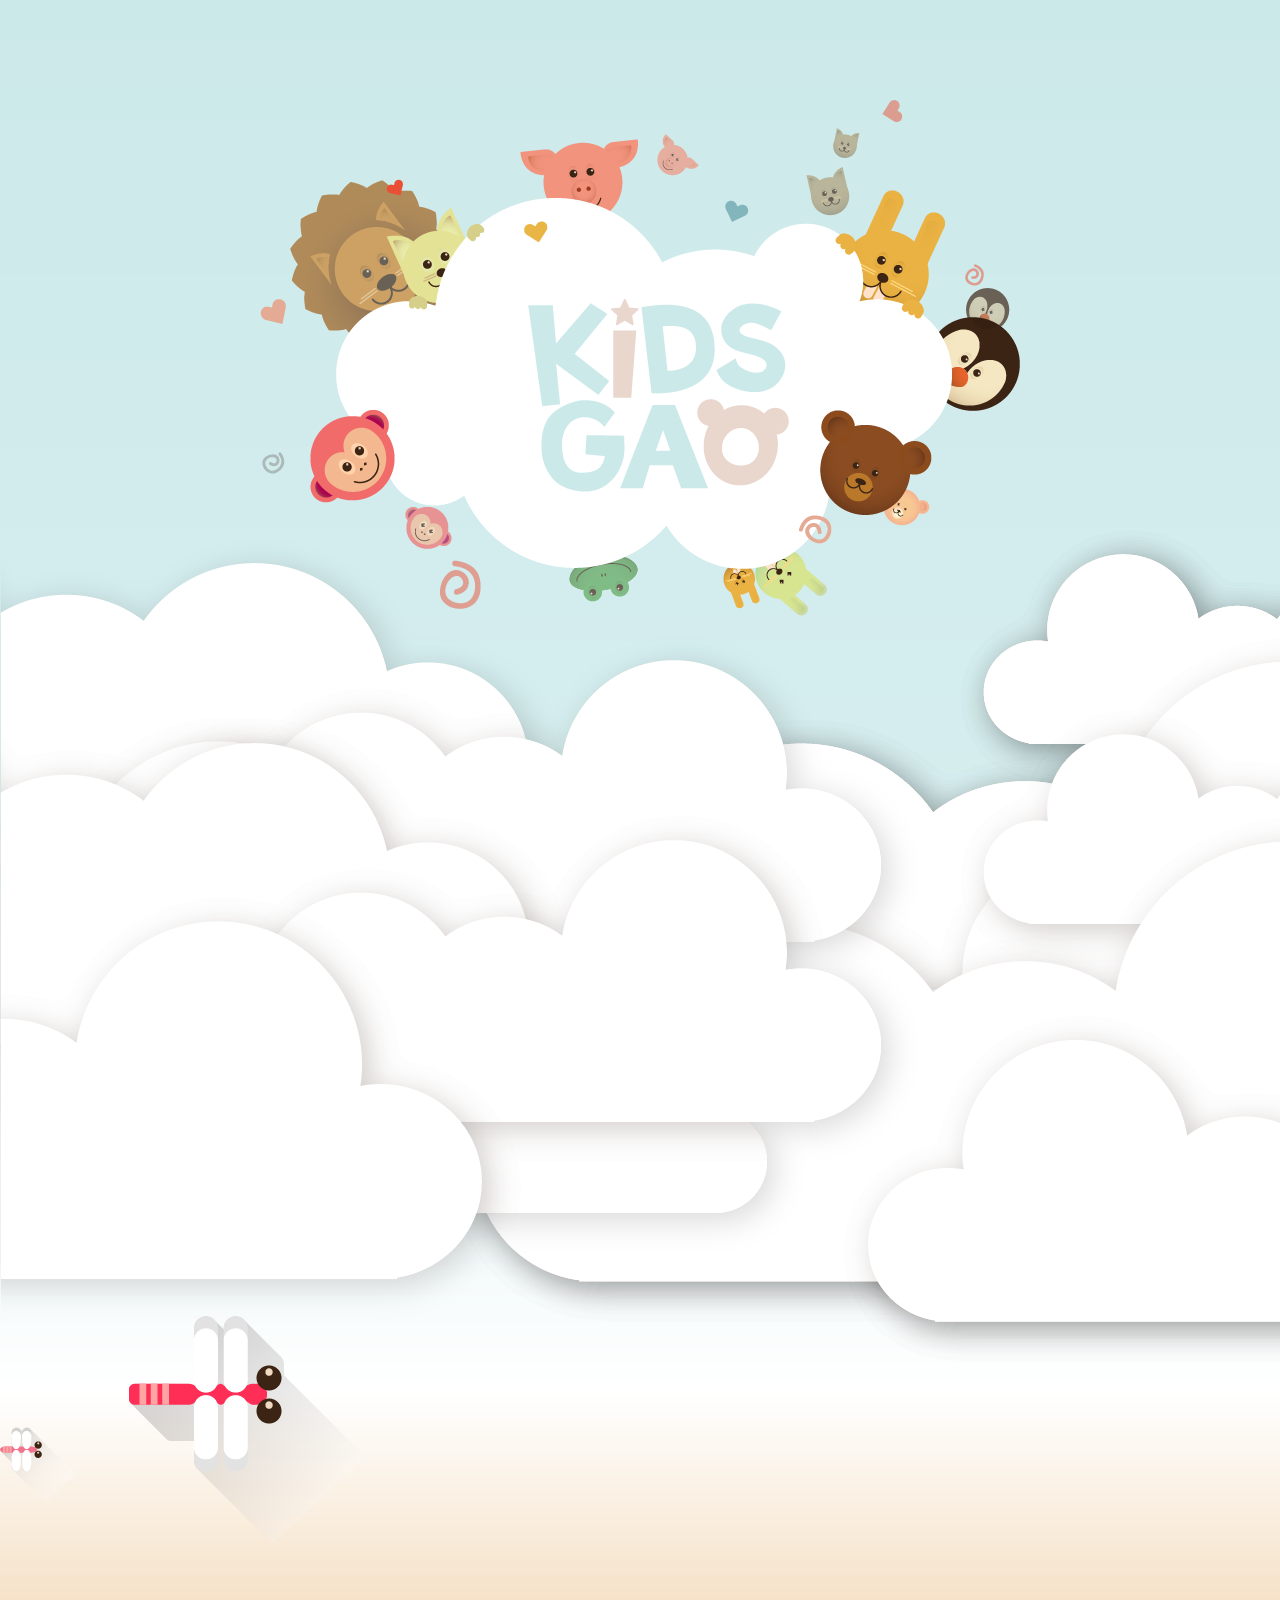
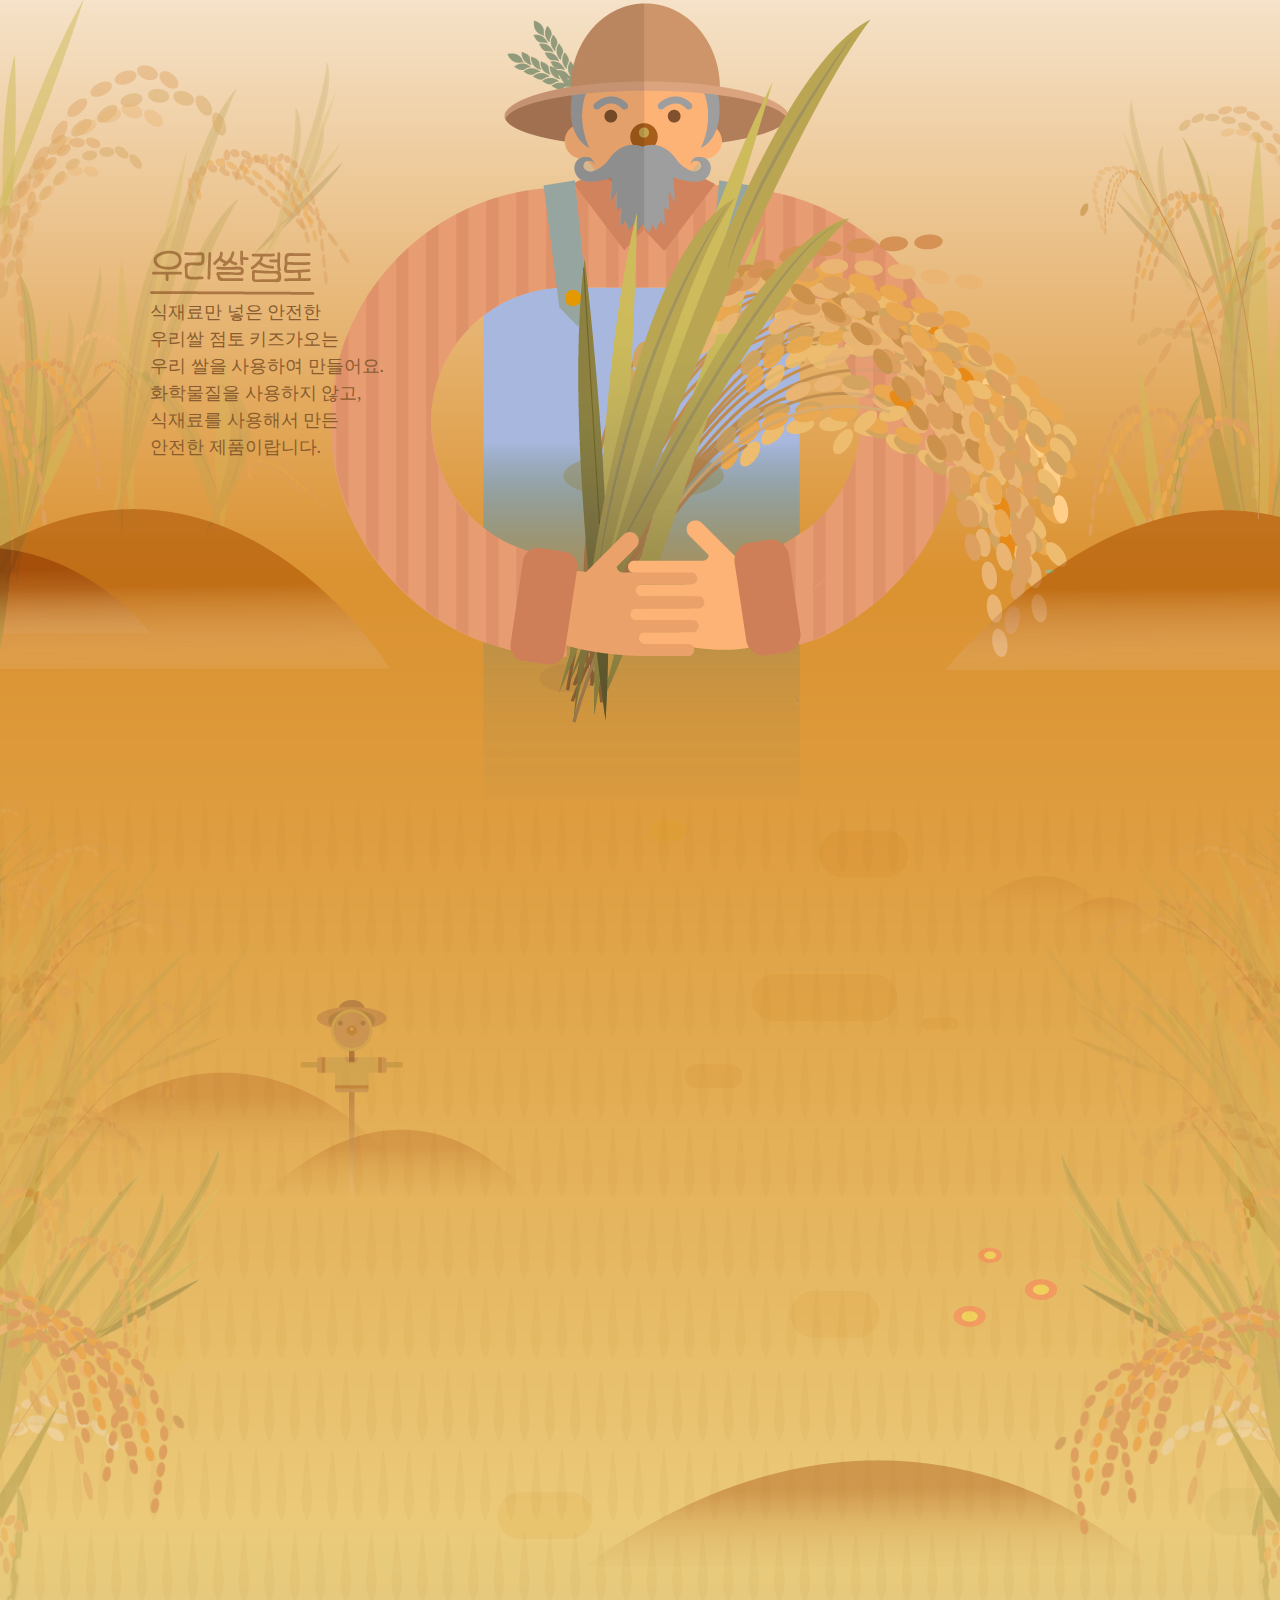
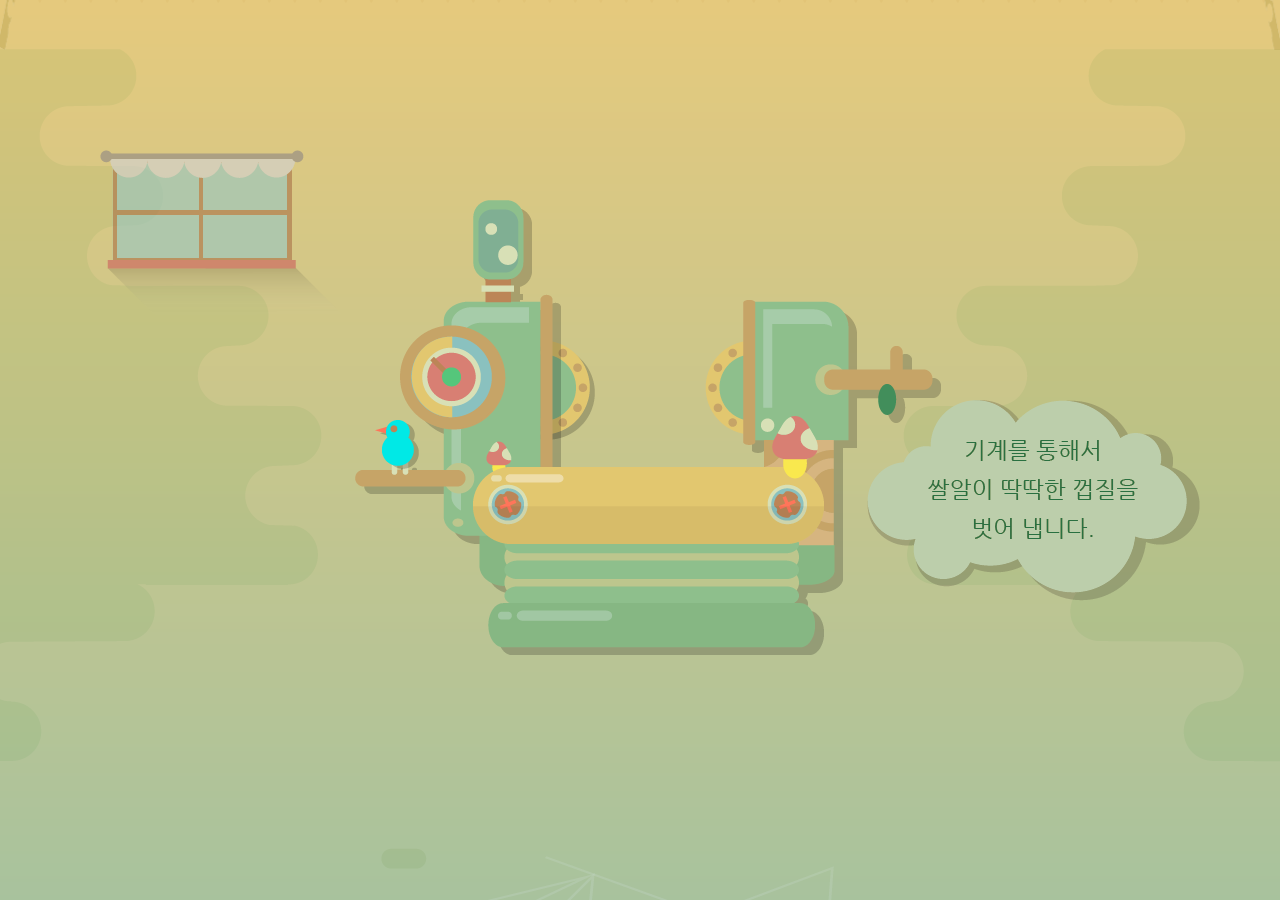
==== commit 6959d2ef: "Update index.html" ====
--- a/docs/index.html
+++ b/docs/index.html
@@ -98,7 +98,7 @@
 
 
 
-
+<!--
 	<div id="forest1">
 		<div class="leftTree"></div>
 
@@ -323,7 +323,7 @@
 
 	
 
-
+-->
 
 
 
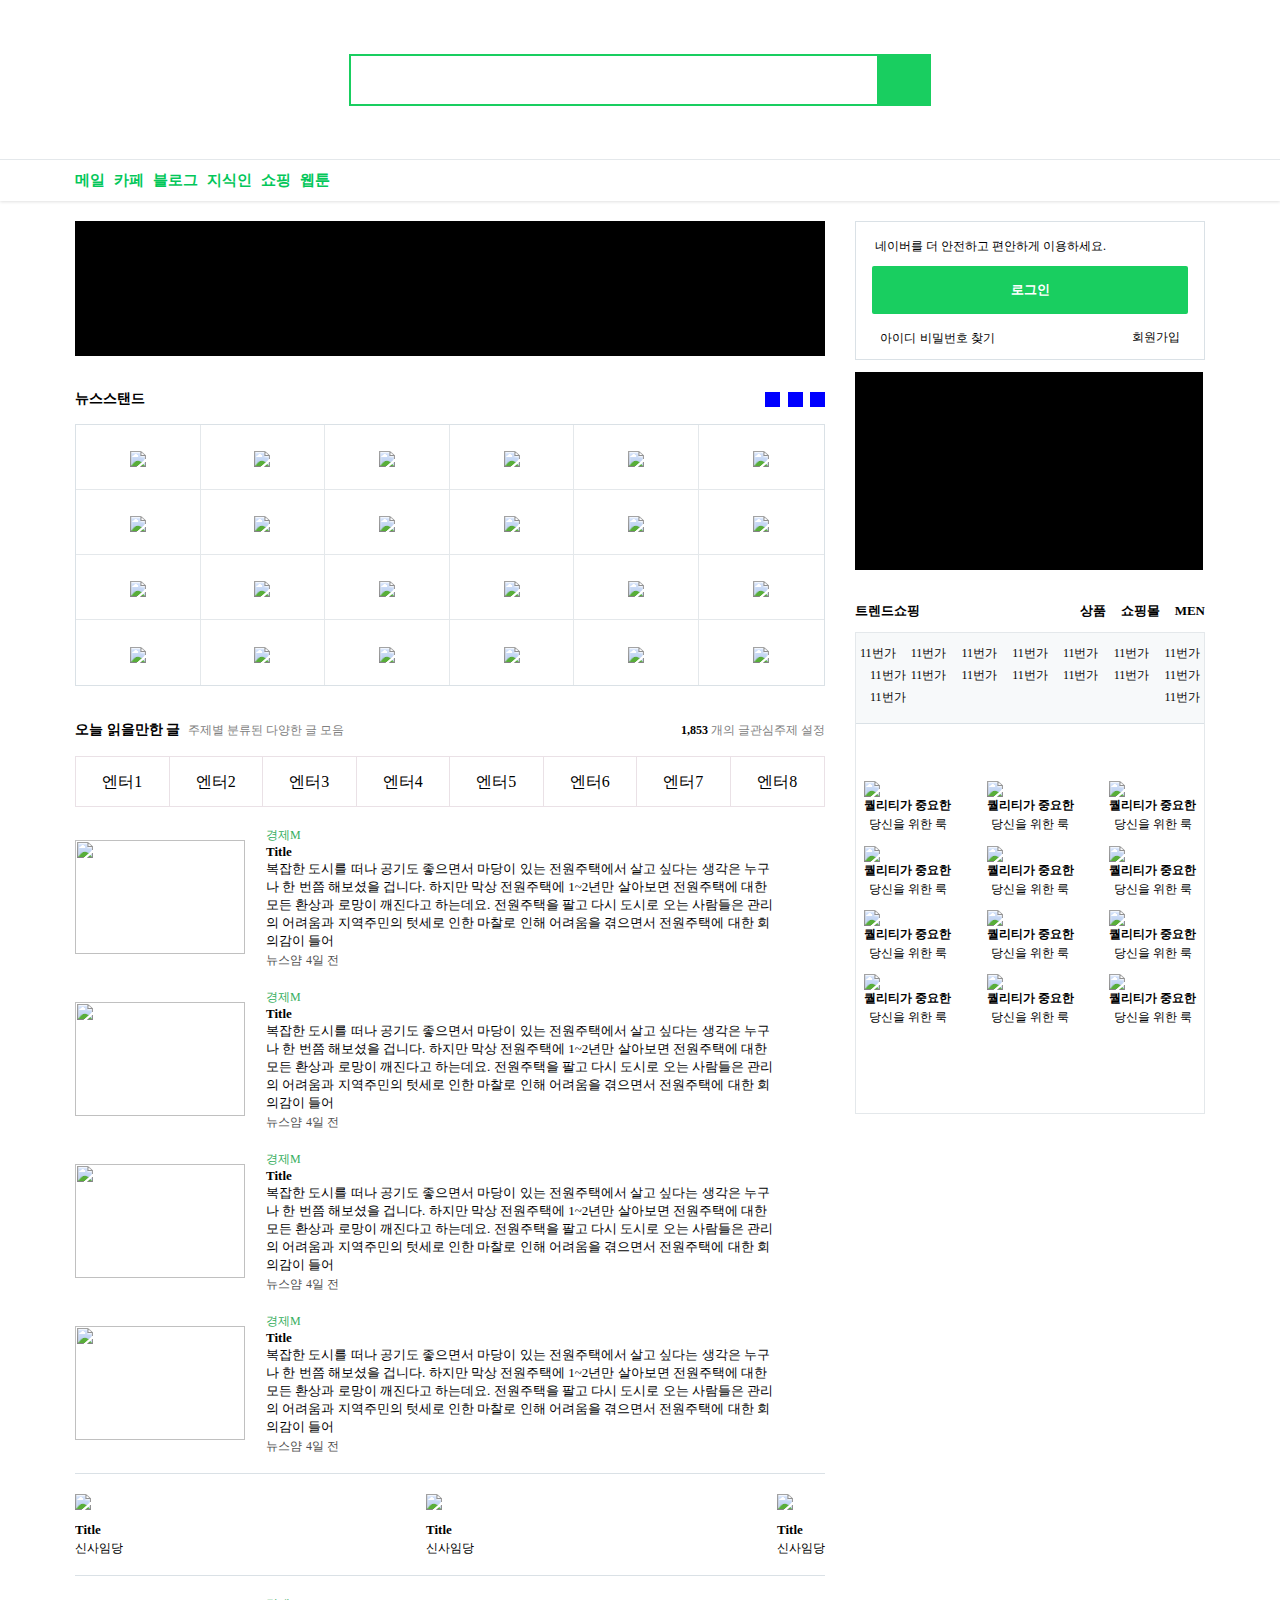
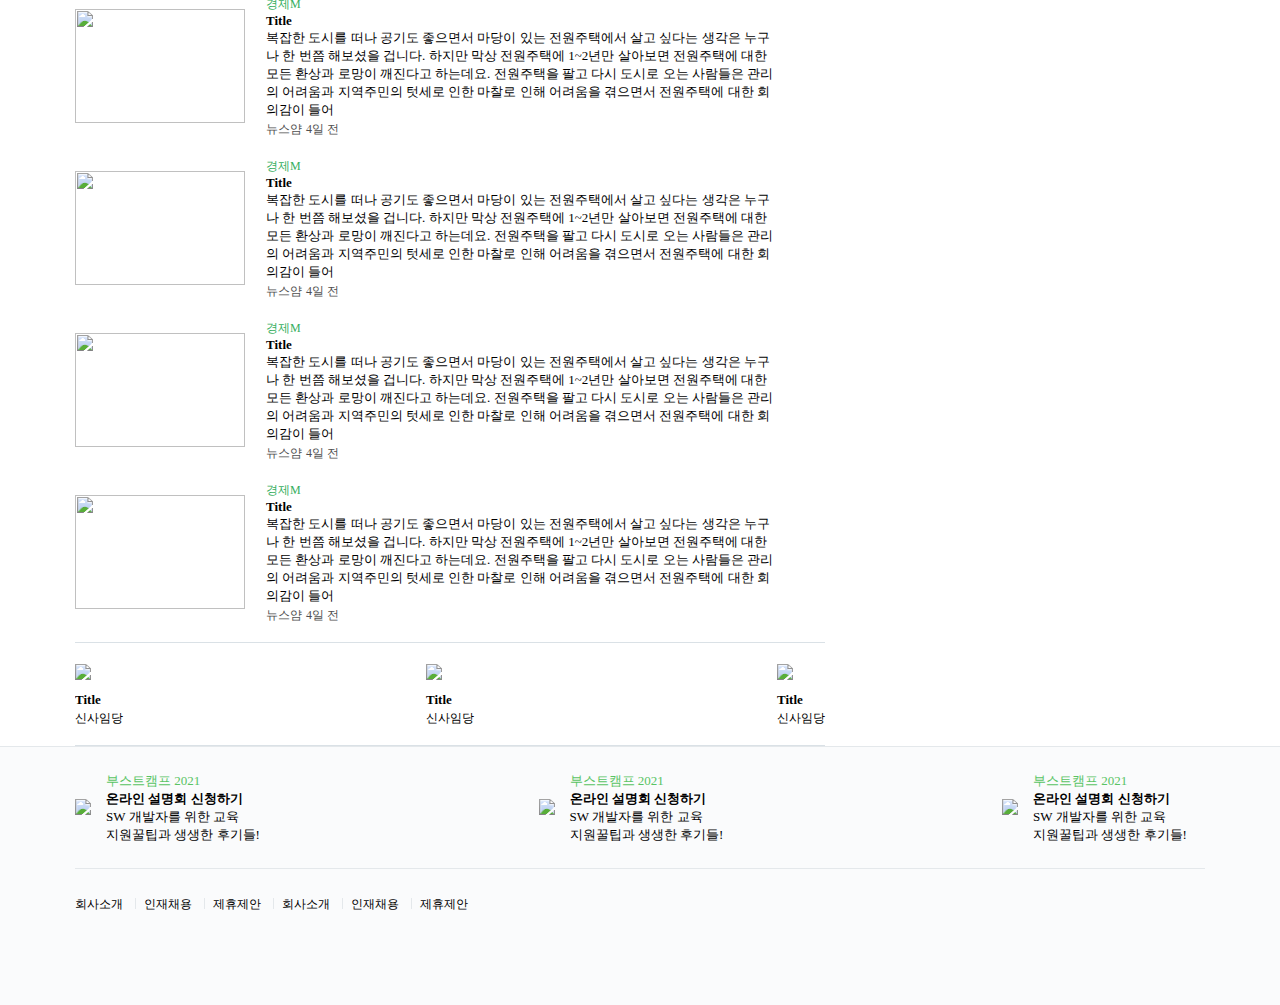
==== commit c3a77a5f: "Add files via upload" ====
--- a/docs/index.html
+++ b/docs/index.html
@@ -1,329 +1,601 @@
 <!DOCTYPE html>
 <html>
 <head>
-
 	<meta charset="utf-8">
-	<meta name="description" content="우리쌀 점토로 만든 키즈가오 웹사이트 소개">
-	<meta name="keywords" content="키즈가오, 점토, 장난감">
-	<meta name="author" content="키즈가오">
-
-	<meta name="viewport" content="width=device-width, initial-scale=1.0">
-
-	<title>키즈가오</title>
+	<title>네이버</title>
 
 	<link rel="stylesheet" type="text/css" href="css/style.css">
-	<link rel="stylesheet" type="text/css" href="css/animation.css">
-	<link rel="stylesheet" type="text/css" href="css/mobile.css">
 </head>
 <body>
 
 
-
-
-
-	<header id="intro">
-		
-		<div class="introWrap">
-			<div class="logo"></div>
-			<div class="lion"></div>
-			<div class="rabbit"></div>
-			<div class="bear"></div>
-			<div class="monkey"></div>
-		</div>
-
-		<div class="cloudWrap">
-			<div class="leftCloud"></div>
-			<div class="rightCloud"></div>
-			<div class="dragonfly"></div>
-		</div>
-
-	</header>
-
-
-
-
-
-	<div id="farm1">
-		
-		<div class="leftRice1"></div>
-		<div class="farmer"></div>
-		<div class="rightRice1"></div>
-
-		<div class="farmSpeechWrap">
-			<img src="img/farm/farm1/farmspeech.png" align="우리쌀 점토">
-
-			<p class="farmSpeech">
-				식재료만 넣은 안전한<br>
-				우리쌀 점토 키즈가오는<br>
-				우리 쌀을 사용하여 만들어요.<br>
-				화학물질을 사용하지 않고,<br>
-				식재료를 사용해서 만든<br>
-				안전한 제품이랍니다.
-			</p>
-		</div>
-
-	</div>
-
-
-
-
-
-
-
-	<div id="farm2">
-		<div class="leftRice2"></div>
-		<div class="scarecrow"></div>
-		<div class="rightRice2"></div>
-	</div>
-
-
-
-
-	<div id="farm3">
-		
-		<div class="farm3Window"></div>
-		<div class="machineWrap">
-			<div class="machine1"></div>
-			<div class="sawShadow"></div>
-			<div class="saw1"></div>
-			<div class="saw2"></div>
-			<div class="machineBird"></div>
-			<div class="timer"></div>
-		</div>
-
-		<img class="farm3Bubble" src="img/farm/farm3/farm3bubble.png" alt="기계를 통해서 쌀알이 딱딱한 껍질을 벗어 냅니다.">
-
-	</div>
-
-
-
-
-<!--
-	<div id="forest1">
-		<div class="leftTree"></div>
-
-		<div class="treeWrap">
-			<div class="rightTree"></div>
-			<div class="rabbit1"></div>
-			<div class="rabbit2"></div>
-		</div>
-	</div>
-
-	
-
-
-	<div id="forest2">
-		<div class="frog"></div>
-		<div class="machineWrap2">
-			<div class="machineBottom"></div>
-			<div class="machineLeft"></div>
-			<div class="machineRight"></div>
-		</div>
-
-		<img class="forestBubble" src="img/forest/forest2/forestbubble.png" alt="기계를 통해서 쌀을 고운 가루로 만든답니다.">
-
-		<div class="forest2Tree"></div>
-	</div>
-
-
-
-
-
-	<div id="forest3">
-		
-		<div class="forest3Wrap">
-			<div class="forest3Tree"></div>
-			<div class="smallBird"></div>
-			<div class="bigBird"></div>
-		</div>
-
-	</div>
-
-
-
-	<div id="science">
-		
-		<div class="scienceWrap">
+	<header id="main-header">
+		<div class="search_area">
 			
-
-			<div class="scienceLeftWrap">
-				<div class="gly"></div>
-				<img src="img/science/leftTitle.png" alt="자초, 어성초, 감초">
-
-				<p>
-					자초 어성초 감초를 넣어서<br>
-					피부진정 및 함염 효과가 있답니다.
-				</p>
+			<div class="search_wrap">
+				<input type="text">
+				<button type="button"></button>
 			</div>
 
-
-			<div class="scienceCenterWrap">
-				
-				<div class="purpleSteam"></div>
-				<div class="funnelBack"></div>
-				<div class="funnelFront"></div>
-
-			</div>
-
-
-			<div class="scienceRightWrap">
-				
-				<div class="water"></div>
-				<img src="img/science/rightTitle.png" alt="글리세린, 올리브유">
-				<p>
-					빵의 표면을 촉촉하게 해주는<br>
-					글리세린과 오메가-9 지방산이<br>
-					풍부한 올리브유를 넣어서<br>
-					보습 효과도 뛰어나답니다.
-				</p>
-
-			</div>
-
-
-
-		</div>
-
-	</div>
-
-
-
-
-
-	<div id="night1">
-
-		<div class="owl"></div>
-
-		<div class="starWrap">
-			<div class="star1"></div>
-			<div class="star2"></div>
-			<div class="star3"></div>
 		</div>
 		
-	</div>
-
-
-
-
-	<div id="night2">
-		<div class="moon"></div>
-		<img class="night2Bubble" src="img/oneday/night2/night2bubble.png"
-			alt="하루동안 숙성을 시키게 됩니다." 
-		>
-		<div class="rightMoonTree"></div>
-	</div>
-
-
-
-
-	<div id="morning">
-		
-		<div class="sun"></div>
-		<div class="leftPine"></div>
-		<div class="rightPine"></div>
-
-	</div>
-
-
-
-
-
-
-
-	<div id="kitchen">
-		
-		<div class="leftPan"></div>
-		<div class="rightPot"></div>
-
-		<div class="steamWrap">
-			<div class="steam"></div>
-			<div class="bubble1"></div>
+
+
+		<div id="navbar">
+			<div class="container">
+				
+				<ul>
+					<li><a href="#">메일</a></li>
+					<li><a href="#">카페</a></li>
+					<li><a href="#">블로그</a></li>
+					<li><a href="#">지식인</a></li>
+					<li><a href="shop.html">쇼핑</a></li>
+					<li><a href="webtoon.html">웹툰</a></li>
+				</ul>
+
+			</div>
 		</div>
-
-		<img class="kitchenBubble" src="img/kitchen/kitchenbubble.png"
-   			 alt="숙성을 시킨 반죽을 잘 익혀주면"
-		>
-
-
-
-	</div>
-
-
-
-
-
-
-
-
-
-
-	<div id="color1">
-		<div class="penguin"></div>
-		<img class="color1Bubble" src="img/color/color1/color1bubble.png"
-			alt="말랑말랑 키즈가오 완성"
-		>
-	</div>
-
-
-
-
-	<div id="color2">
-		<div class="horse"></div>
-
-		<div class="color2wrap">
+	</header>
+
+
+
+	<main role="main" class="container">
+		<div id="main_left">
 			
-			<img class="color2Bubble" src="img/color/color2/color2bubble.png"
-				alt="색상을 선택해 보세요" 
-			>
-
-			<div class="btn-wrap">
-				<button type="button" class="red"></button>
-				<button type="button" class="yellow"></button>
-				<button type="button" class="blue"></button>
+			<div id="banner_wrap"></div>
+
+			<div id="news_wrap">
+				
+				<div class="news_header">
+					<h2>뉴스스탠드</h2>
+					<div class="news_btn_wrap">
+						<button class="setting_1"></button>
+						<button class="setting_2"></button>
+						<button class="setting_3"></button>
+					</div>
+				</div>
+
+				<ul class="news_lists">
+					<li class="news_list">
+						<img src="https://via.placeholder.com/45x20">
+					</li>
+					<li class="news_list">
+						<img src="https://via.placeholder.com/45x20">
+					</li>
+					<li class="news_list">
+						<img src="https://via.placeholder.com/45x20">
+					</li>
+					<li class="news_list">
+						<img src="https://via.placeholder.com/45x20">
+					</li>
+					<li class="news_list">
+						<img src="https://via.placeholder.com/45x20">
+					</li>
+					<li class="news_list">
+						<img src="https://via.placeholder.com/45x20">
+					</li>
+					<li class="news_list">
+						<img src="https://via.placeholder.com/45x20">
+					</li>
+					<li class="news_list">
+						<img src="https://via.placeholder.com/45x20">
+					</li>
+					<li class="news_list">
+						<img src="https://via.placeholder.com/45x20">
+					</li>
+					<li class="news_list">
+						<img src="https://via.placeholder.com/45x20">
+					</li>
+					<li class="news_list">
+						<img src="https://via.placeholder.com/45x20">
+					</li>
+					<li class="news_list">
+						<img src="https://via.placeholder.com/45x20">
+					</li>
+					<li class="news_list">
+						<img src="https://via.placeholder.com/45x20">
+					</li>
+					<li class="news_list">
+						<img src="https://via.placeholder.com/45x20">
+					</li>
+					<li class="news_list">
+						<img src="https://via.placeholder.com/45x20">
+					</li>
+					<li class="news_list">
+						<img src="https://via.placeholder.com/45x20">
+					</li>
+					<li class="news_list">
+						<img src="https://via.placeholder.com/45x20">
+					</li>
+					<li class="news_list">
+						<img src="https://via.placeholder.com/45x20">
+					</li>
+					<li class="news_list">
+						<img src="https://via.placeholder.com/45x20">
+					</li>
+					<li class="news_list">
+						<img src="https://via.placeholder.com/45x20">
+					</li>
+					<li class="news_list">
+						<img src="https://via.placeholder.com/45x20">
+					</li>
+					<li class="news_list">
+						<img src="https://via.placeholder.com/45x20">
+					</li>
+					<li class="news_list">
+						<img src="https://via.placeholder.com/45x20">
+					</li>
+					<li class="news_list">
+						<img src="https://via.placeholder.com/45x20">
+					</li>
+				</ul>
+
 			</div>
 
-			<p class="color2Comment">
-				아이가 원하는 색상을 직접 만들며 색감을 스스로 발달시킵니다.<br>
-				색이 잘 섞이므로 누구나 쉽게 다양한 색을 만들 수 있습니다.
-			</p>
+
+			<div id="blog_wrap">
+				<div class="blog_header">
+					<div class="left_header">
+						<h3>오늘 읽을만한 글</h3>
+						<span>주제별 분류된 다양한 글 모음</span>
+					</div>
+					<div class="right_header">
+						<span class="count"><strong>1,853</strong> 개의 글</span>
+						<span>관심주제 설정</span>
+					</div>
+				</div>
+
+				<nav class="blog_nav">
+					<ul>
+						<li><a href="#">엔터1</a></li>
+						<li><a href="#">엔터2</a></li>
+						<li><a href="#">엔터3</a></li>
+						<li><a href="#">엔터4</a></li>
+						<li><a href="#">엔터5</a></li>
+						<li><a href="#">엔터6</a></li>
+						<li><a href="#">엔터7</a></li>
+						<li><a href="#">엔터8</a></li>
+					</ul>
+				</nav>
+
+				<div class="blog_list_wrap">
+					<ul>
+						<li>
+							<a href="#">
+								<img src="https://via.placeholder.com/170x114">
+								<div class="blog_list_info">
+									<span>경제M</span>
+									<h4>Title</h4>
+									<p>
+									복잡한 도시를 떠나 공기도 좋으면서 마당이 있는 전원주택에서 살고 싶다는 생각은 누구나 한 번쯤 해보셨을 겁니다. 하지만 막상 전원주택에 1~2년만 살아보면 전원주택에 대한 모든 환상과 로망이 깨진다고 하는데요. 전원주택을 팔고 다시 도시로 오는 사람들은 관리의 어려움과 지역주민의 텃세로 인한 마찰로 인해 어려움을 겪으면서 전원주택에 대한 회의감이 들어
+									</p>
+
+									<div class="date-wrap">
+										<span>뉴스얌</span>
+										<span>4일 전</span>
+									</div>
+								</div>
+							</a>
+						</li>
+												<li>
+							<a href="#">
+								<img src="https://via.placeholder.com/170x114">
+								<div class="blog_list_info">
+									<span>경제M</span>
+									<h4>Title</h4>
+									<p>
+									복잡한 도시를 떠나 공기도 좋으면서 마당이 있는 전원주택에서 살고 싶다는 생각은 누구나 한 번쯤 해보셨을 겁니다. 하지만 막상 전원주택에 1~2년만 살아보면 전원주택에 대한 모든 환상과 로망이 깨진다고 하는데요. 전원주택을 팔고 다시 도시로 오는 사람들은 관리의 어려움과 지역주민의 텃세로 인한 마찰로 인해 어려움을 겪으면서 전원주택에 대한 회의감이 들어
+									</p>
+
+									<div class="date-wrap">
+										<span>뉴스얌</span>
+										<span>4일 전</span>
+									</div>
+								</div>
+							</a>
+						</li>
+												<li>
+							<a href="#">
+								<img src="https://via.placeholder.com/170x114">
+								<div class="blog_list_info">
+									<span>경제M</span>
+									<h4>Title</h4>
+									<p>
+									복잡한 도시를 떠나 공기도 좋으면서 마당이 있는 전원주택에서 살고 싶다는 생각은 누구나 한 번쯤 해보셨을 겁니다. 하지만 막상 전원주택에 1~2년만 살아보면 전원주택에 대한 모든 환상과 로망이 깨진다고 하는데요. 전원주택을 팔고 다시 도시로 오는 사람들은 관리의 어려움과 지역주민의 텃세로 인한 마찰로 인해 어려움을 겪으면서 전원주택에 대한 회의감이 들어
+									</p>
+
+									<div class="date-wrap">
+										<span>뉴스얌</span>
+										<span>4일 전</span>
+									</div>
+								</div>
+							</a>
+						</li>
+												<li>
+							<a href="#">
+								<img src="https://via.placeholder.com/170x114">
+								<div class="blog_list_info">
+									<span>경제M</span>
+									<h4>Title</h4>
+									<p>
+									복잡한 도시를 떠나 공기도 좋으면서 마당이 있는 전원주택에서 살고 싶다는 생각은 누구나 한 번쯤 해보셨을 겁니다. 하지만 막상 전원주택에 1~2년만 살아보면 전원주택에 대한 모든 환상과 로망이 깨진다고 하는데요. 전원주택을 팔고 다시 도시로 오는 사람들은 관리의 어려움과 지역주민의 텃세로 인한 마찰로 인해 어려움을 겪으면서 전원주택에 대한 회의감이 들어
+									</p>
+
+									<div class="date-wrap">
+										<span>뉴스얌</span>
+										<span>4일 전</span>
+									</div>
+								</div>
+							</a>
+						</li>
+					</ul>
+				</div>
+
+				<div class="blog_media_wrap">
+					<ul>
+						<li>
+							<img src="https://via.placeholder.com/232x130">
+							<div class="blog_media_info">
+								<h4>Title</h4>
+								<span>신사임당</span>
+							</div>
+						</li>
+
+						<li>
+							<img src="https://via.placeholder.com/232x130">
+							<div class="blog_media_info">
+								<h4>Title</h4>
+								<span>신사임당</span>
+							</div>
+						</li>
+
+						<li>
+							<img src="https://via.placeholder.com/232x130">
+							<div class="blog_media_info">
+								<h4>Title</h4>
+								<span>신사임당</span>
+							</div>
+						</li>
+					</ul>
+				</div>
+
+				<div class="blog_list_wrap">
+					<ul>
+						<li>
+							<a href="#">
+								<img src="https://via.placeholder.com/170x114">
+								<div class="blog_list_info">
+									<span>경제M</span>
+									<h4>Title</h4>
+									<p>
+									복잡한 도시를 떠나 공기도 좋으면서 마당이 있는 전원주택에서 살고 싶다는 생각은 누구나 한 번쯤 해보셨을 겁니다. 하지만 막상 전원주택에 1~2년만 살아보면 전원주택에 대한 모든 환상과 로망이 깨진다고 하는데요. 전원주택을 팔고 다시 도시로 오는 사람들은 관리의 어려움과 지역주민의 텃세로 인한 마찰로 인해 어려움을 겪으면서 전원주택에 대한 회의감이 들어
+									</p>
+
+									<div class="date-wrap">
+										<span>뉴스얌</span>
+										<span>4일 전</span>
+									</div>
+								</div>
+							</a>
+						</li>
+												<li>
+							<a href="#">
+								<img src="https://via.placeholder.com/170x114">
+								<div class="blog_list_info">
+									<span>경제M</span>
+									<h4>Title</h4>
+									<p>
+									복잡한 도시를 떠나 공기도 좋으면서 마당이 있는 전원주택에서 살고 싶다는 생각은 누구나 한 번쯤 해보셨을 겁니다. 하지만 막상 전원주택에 1~2년만 살아보면 전원주택에 대한 모든 환상과 로망이 깨진다고 하는데요. 전원주택을 팔고 다시 도시로 오는 사람들은 관리의 어려움과 지역주민의 텃세로 인한 마찰로 인해 어려움을 겪으면서 전원주택에 대한 회의감이 들어
+									</p>
+
+									<div class="date-wrap">
+										<span>뉴스얌</span>
+										<span>4일 전</span>
+									</div>
+								</div>
+							</a>
+						</li>
+												<li>
+							<a href="#">
+								<img src="https://via.placeholder.com/170x114">
+								<div class="blog_list_info">
+									<span>경제M</span>
+									<h4>Title</h4>
+									<p>
+									복잡한 도시를 떠나 공기도 좋으면서 마당이 있는 전원주택에서 살고 싶다는 생각은 누구나 한 번쯤 해보셨을 겁니다. 하지만 막상 전원주택에 1~2년만 살아보면 전원주택에 대한 모든 환상과 로망이 깨진다고 하는데요. 전원주택을 팔고 다시 도시로 오는 사람들은 관리의 어려움과 지역주민의 텃세로 인한 마찰로 인해 어려움을 겪으면서 전원주택에 대한 회의감이 들어
+									</p>
+
+									<div class="date-wrap">
+										<span>뉴스얌</span>
+										<span>4일 전</span>
+									</div>
+								</div>
+							</a>
+						</li>
+												<li>
+							<a href="#">
+								<img src="https://via.placeholder.com/170x114">
+								<div class="blog_list_info">
+									<span>경제M</span>
+									<h4>Title</h4>
+									<p>
+									복잡한 도시를 떠나 공기도 좋으면서 마당이 있는 전원주택에서 살고 싶다는 생각은 누구나 한 번쯤 해보셨을 겁니다. 하지만 막상 전원주택에 1~2년만 살아보면 전원주택에 대한 모든 환상과 로망이 깨진다고 하는데요. 전원주택을 팔고 다시 도시로 오는 사람들은 관리의 어려움과 지역주민의 텃세로 인한 마찰로 인해 어려움을 겪으면서 전원주택에 대한 회의감이 들어
+									</p>
+
+									<div class="date-wrap">
+										<span>뉴스얌</span>
+										<span>4일 전</span>
+									</div>
+								</div>
+							</a>
+						</li>
+					</ul>
+				</div>
+
+				<div class="blog_media_wrap">
+					<ul>
+						<li>
+							<img src="https://via.placeholder.com/232x130">
+							<div class="blog_media_info">
+								<h4>Title</h4>
+								<span>신사임당</span>
+							</div>
+						</li>
+
+						<li>
+							<img src="https://via.placeholder.com/232x130">
+							<div class="blog_media_info">
+								<h4>Title</h4>
+								<span>신사임당</span>
+							</div>
+						</li>
+
+						<li>
+							<img src="https://via.placeholder.com/232x130">
+							<div class="blog_media_info">
+								<h4>Title</h4>
+								<span>신사임당</span>
+							</div>
+						</li>
+					</ul>
+				</div>
+			</div>
 
 		</div>
-	</div>
-
-
-
-
-	<div id="color3">
-		<div class="flag"></div>
-		<div class="book"></div>
-		<img class="logo" src="img/color/color3/logo.png" alt="키즈가오 회사 로고">
-		<div class="dice"></div>
-	</div>
-
-
-	
-
-
-
-
-	<div class="color1Wrap"></div>
-	<div class="color2Wrap"></div>
-	<div class="color3Container"></div>
-
-	<div class="color3Container"></div>
-
-	<div class="btnWrap"></div>
-
-
-	<div class="color1-wrap"></div>
-	<div class="color1-wrap"></div>
-
-
-
-
-
-	
-
--->
+
+		<div id="main_right">
+			
+			<div id="account">
+				<p>네이버를 더 안전하고 편안하게 이용하세요.</p>
+				<a href="#">로그인</a>
+				<div class="account_sub">
+					<div class="left">
+						<span>아이디</span>
+						<span>비밀번호 찾기</span>
+					</div>
+					<span>회원가입</span>
+				</div>
+			</div>
+
+			<div id="banner"></div>
+			
+
+			<div id="shop_wrap">
+
+				<div class="shop_title">
+					<h3><a href="#">트렌드쇼핑</a></h3>
+
+					<div class="right">
+						<h4><a href="#">상품</a></h4>
+						<h4><a href="#">쇼핑몰</a></h4>
+						<h4><a href="#">MEN</a></h4>
+					</div>
+				</div>
+
+				<div class="shop_content">
+					<ul class="commerce-lists">
+						<li><a href="#">11번가</a></li>
+						<li><a href="#">11번가</a></li>
+						<li><a href="#">11번가</a></li>
+						<li><a href="#">11번가</a></li>
+						<li><a href="#">11번가</a></li>
+						<li><a href="#">11번가</a></li>
+						<li><a href="#">11번가</a></li>
+						<li><a href="#">11번가</a></li>
+						<li><a href="#">11번가</a></li>
+						<li><a href="#">11번가</a></li>
+						<li><a href="#">11번가</a></li>
+						<li><a href="#">11번가</a></li>
+						<li><a href="#">11번가</a></li>
+						<li><a href="#">11번가</a></li>
+						<li><a href="#">11번가</a></li>
+						<li><a href="#">11번가</a></li>
+					</ul>
+
+					<div class="shop_goods">
+						<ul class="product-lists">
+							<li>
+								<a href="#">
+									<img src="https://via.placeholder.com/107x146">
+									<div class="product-info">
+										<h3>퀄리티가 중요한</h3>
+										<span>당신을 위한 룩</span>
+									</div>
+								</a>
+							</li>
+							<li>
+								<a href="#">
+									<img src="https://via.placeholder.com/107x146">
+									<div class="product-info">
+										<h3>퀄리티가 중요한</h3>
+										<span>당신을 위한 룩</span>
+									</div>
+								</a>
+							</li>
+							<li>
+								<a href="#">
+									<img src="https://via.placeholder.com/107x146">
+									<div class="product-info">
+										<h3>퀄리티가 중요한</h3>
+										<span>당신을 위한 룩</span>
+									</div>
+								</a>
+							</li>
+							<li>
+								<a href="#">
+									<img src="https://via.placeholder.com/107x146">
+									<div class="product-info">
+										<h3>퀄리티가 중요한</h3>
+										<span>당신을 위한 룩</span>
+									</div>
+								</a>
+							</li>
+							<li>
+								<a href="#">
+									<img src="https://via.placeholder.com/107x146">
+									<div class="product-info">
+										<h3>퀄리티가 중요한</h3>
+										<span>당신을 위한 룩</span>
+									</div>
+								</a>
+							</li>
+							<li>
+								<a href="#">
+									<img src="https://via.placeholder.com/107x146">
+									<div class="product-info">
+										<h3>퀄리티가 중요한</h3>
+										<span>당신을 위한 룩</span>
+									</div>
+								</a>
+							</li>
+							<li>
+								<a href="#">
+									<img src="https://via.placeholder.com/107x146">
+									<div class="product-info">
+										<h3>퀄리티가 중요한</h3>
+										<span>당신을 위한 룩</span>
+									</div>
+								</a>
+							</li>
+							<li>
+								<a href="#">
+									<img src="https://via.placeholder.com/107x146">
+									<div class="product-info">
+										<h3>퀄리티가 중요한</h3>
+										<span>당신을 위한 룩</span>
+									</div>
+								</a>
+							</li>
+							<li>
+								<a href="#">
+									<img src="https://via.placeholder.com/107x146">
+									<div class="product-info">
+										<h3>퀄리티가 중요한</h3>
+										<span>당신을 위한 룩</span>
+									</div>
+								</a>
+							</li>
+							<li>
+								<a href="#">
+									<img src="https://via.placeholder.com/107x146">
+									<div class="product-info">
+										<h3>퀄리티가 중요한</h3>
+										<span>당신을 위한 룩</span>
+									</div>
+								</a>
+							</li>
+							<li>
+								<a href="#">
+									<img src="https://via.placeholder.com/107x146">
+									<div class="product-info">
+										<h3>퀄리티가 중요한</h3>
+										<span>당신을 위한 룩</span>
+									</div>
+								</a>
+							</li>
+							<li>
+								<a href="#">
+									<img src="https://via.placeholder.com/107x146">
+									<div class="product-info">
+										<h3>퀄리티가 중요한</h3>
+										<span>당신을 위한 룩</span>
+									</div>
+								</a>
+							</li>
+						</ul>
+					</div>
+
+					
+				</div>
+
+			</div>
+
+		</div>
+	</main>
+
+
+
+
+
+	<footer id="main-footer">
+		<div class="container">
+			
+			<ul class="news_lists">
+				<li>
+					<img src="https://via.placeholder.com/160x86">
+					<div class="news_info">
+						<span>부스트캠프 2021</span>
+						<h3>온라인 설명회 신청하기</h3>
+						<p>
+						SW 개발자를 위한 교육<br>
+						지원꿀팁과 생생한 후기들!
+					</p>
+					</div>
+				</li>
+				<li>
+					<img src="https://via.placeholder.com/160x86">
+					<div class="news_info">
+						<span>부스트캠프 2021</span>
+						<h3>온라인 설명회 신청하기</h3>
+						<p>
+						SW 개발자를 위한 교육<br>
+						지원꿀팁과 생생한 후기들!
+					</p>
+					</div>
+				</li>
+				<li>
+					<img src="https://via.placeholder.com/160x86">
+					<div class="news_info">
+						<span>부스트캠프 2021</span>
+						<h3>온라인 설명회 신청하기</h3>
+						<p>
+						SW 개발자를 위한 교육<br>
+						지원꿀팁과 생생한 후기들!
+					</p>
+					</div>
+				</li>
+			</ul>
+
+			<ul class="corp_lists">
+				<li><a href="#">회사소개</a></li>
+				<li><a href="#">인재채용</a></li>
+				<li><a href="#">제휴제안</a></li>
+				<li><a href="#">회사소개</a></li>
+				<li><a href="#">인재채용</a></li>
+				<li><a href="#">제휴제안</a></li>
+			</ul>
+
+		</div>
+	</footer>
+
+
+
+
+
+
+
+
+
 
 
 
@@ -335,24 +607,4 @@
 
 
 </body>
-</html>
-
-
-
-
-
-
-
-
-
-
-
-
-
-
-
-
-
-
-
-
+</html>--- a/docs/css/style.css
+++ b/docs/css/style.css
@@ -1,1016 +1,2052 @@
-/* Default CSS */
-html, body {
+* {
 	margin: 0;
 	padding: 0;
-}
-
-body {
-	overflow-x: hidden;
-}
-
-h1, h2, h3, h4, h5, h6, p {
-	margin: 0;
-	padding: 0;
+
+	box-sizing: border-box;
+}
+
+ol, ul {
+	list-style: none;
+}
+
+a {
+	text-decoration: none;
+	color: #000000;
+}
+
+img {
+	vertical-align: middle;
 }
 
 button {
 	border: none;
-	background-color: transparent;
-}
+}
+
+input, textarea {
+	outline: none;
+}
+
 
 .clearfix {
 	clear: both;
 }
 
-/* Intro */
-#intro {
-	width: 100%;
-	height: 1600px;
-	background-image: url(../img/intro/intro_bg.png);
-
-	/*padding-top: 100px;*/
-}
-
-#intro .introWrap {
+.container {
+	width: 1130px;
+	margin: 0 auto;
+}
+
+
+
+
+
+
+#main-header {
 	position: relative;
-
-	width: 760px;
-	height: 516px;
-	/*background-color: yellow;*/
-
-	left: 50%;
-	margin-left: -380px;
-
-	/*margin-top: 100px;*/
-	top: 100px;
-}
-
-#intro .introWrap .logo {
-	position: absolute;
-
-	width: 760px;
-	height: 516px;
-	background-image: url(../img/intro/logo.png);
-
-	z-index: 100;
-}
-
-#intro .introWrap .lion {
-	position: absolute;
-
-	width: 161px;
-	height: 161px;
-	background-image: url(../img/intro/lion.png);
-
-	margin: 80px 0 0 30px;
-	/*top: 80px;*/
-	/*left: 30px;*/
-}
-
-#intro .introWrap .rabbit {
-	position: absolute;
-
-	width: 105px;
-	height: 129px;
-	background-image: url(../img/intro/rabbit.png);
-
-	margin: 90px 0 0 580px;
-}
-
-#intro .introWrap .bear {
-	position: absolute;
-
-	width: 112px;
-	height: 105px;
-	background-image: url(../img/intro/bear.png);
-
-	margin: 310px 0 0 560px;
-
-	z-index: 200;
-}
-
-#intro .introWrap .monkey {
-	position: absolute;
-
-	width: 85px;
-	height: 93px;
-	background-image: url(../img/intro/monkey.png);
-
-	margin: 310px 0 0 50px;
-
-	z-index: 200;
-}
-
-#intro .cloudWrap {
+	background-color: #ffffff;
+}
+
+#main-header .search_area {
+	display: flex;
+	justify-content: center;
+	align-items: center;
 	position: relative;
 
-	width: 100%;
-	height: 1050px;
-	/*background-color: pink;*/
-}
-
-#intro .cloudWrap .leftCloud {
-	position: absolute;
-
-	width: 934px;
-	height: 816px;
-	background-image: url(../img/intro/cloud1.png);
-
-	left: 0;
-
-	z-index: 2;
-}
-
-#intro .cloudWrap .rightCloud {
-	position: absolute;
-
-	width: 843px;
-	height: 858px;
-	background-image: url(../img/intro/cloud2.png);
-
-	right: 0;
-}
-
-#intro .cloudWrap .dragonfly {
-	position: absolute;
-
-	width: 366px;
-	height: 228px;
-	background-image: url(../img/intro/dragonfly.png);
-	/*background-color: yellow;*/
-
-	top: 800px;
-}
-
-
-
-/* Farm1 */
-#farm1 {
+
+	height: 160px;
+	background-color: #ffffff;
+
+	border-bottom: 1px solid #e4e8eb;
+}
+
+#main-header .search_wrap {
+	display: flex;
+	flex-wrap: wrap;
+	justify-content: space-between;
+	align-items: center;
+
 	position: relative;
-
-	width: 100%;
-	height: 800px;
-	background-image: url(../img/farm/farm1/farm1_bg.png);
-}
-
-#farm1 .leftRice1 {
-	position: absolute;
-
-	width: 390px;
-	height: 670px;
-	background-image: url(../img/farm/farm1/leftrice.png);
-
-	left: 0;
-}
-
-#farm1 .rightRice1 {
-	position: absolute;
-
-	width: 335px;
-	height: 570px;
-	background-image: url(../img/farm/farm1/rightrice.png);
-
-	right: 0;
-	top: 100px;
-}
-
-#farm1 .farmer {
-	position: absolute;
-
-	width: 747px;
-	height: 1078px;
-	background-image: url(../img/farm/farm1/farmer.png);
-
-	left: 50%;
-	margin-left: -310px;
-}
-
-#farm1 .farmSpeechWrap {
-	position: relative;
-
-	top: 250px;
-	left: 150px;
-}
-
-#farm1 .farmSpeechWrap .farmSpeech {
-	color: #895c2f;
-	font-size: 18px;
-	line-height: 27px;
-}
-
-
-
-
-/* Farm2 */
-#farm2 {
-	position: relative;
-
-	width: 100%;
-	height: 850px;
-	background-image: url(../img/farm/farm2/farm2_bg.png);
-}
-
-#farm2 .leftRice2 {
+	width: 582px;
+	height: 52px;
+	border: solid 2px #19ce60;
+}
+
+#main-header .search_wrap input {
+	width: calc(100% - 52px);
+	height: 100%;
+	padding: 13px 15px;
+
+	font-size: 22px;
+	border: none;
+}
+
+#main-header .search_wrap input:focus {
+	outline: none;
+}
+
+#main-header .search_wrap button {
+	width: 52px;
+	height: 100%;
+	background-color: #19ce60;
+}
+
+#main-header #navbar {
+	box-shadow: 0 1px 3px 0 rgb(0 0 0 / 12%);
+}
+
+#main-header #navbar ul {
+	padding: 11px 0;
+}
+
+#main-header #navbar ul li {
+	display: inline-block;
+	margin-right: 5px;
+}
+
+#main-header #navbar ul li a {
+	color: #03c75a;
+	font-size: 15px;
+	font-weight: 700;
+}
+
+main {
+	overflow: hidden;
+	padding-top: 20px;
+}
+
+main #main_left {
 	float: left;
-
-	width: 250px;
-	height: 850px;
-	background-image: url(../img/farm/farm2/leftrice2.png);
-}
-
-#farm2 .rightRice2 {
+	width: 750px;
+}
+
+main #main_right {
 	float: right;
-
-	width: 236px;
-	height: 850px;
-	background-image: url(../img/farm/farm2/rightrice2.png);
-}
-
-#farm2 .scarecrow {
-	position: absolute;
-
-	width: 103px;
-	height: 206px;
-	background-image: url(../img/farm/farm2/scarecrow.png);
-
-	margin: 200px 0 0 300px;
-}
-
-
-
-
-
-
-
-
-
-/* farm3 */
-#farm3 {
-	position: relative;
-
-	width: 100%;
-	height: 850px;
-	background-image: url(../img/farm/farm3/farm3_bg.png);
-}
-
-#farm3 .farm3Window{
-	position: absolute;
-
-	width: 247px;
-	height: 169px;
-	background-image: url(../img/farm/farm3/window.png);
-
-	margin: 100px 0 0 100px;
-}
-
-#farm3 .machineWrap {
-	position: relative;
-
-	width: 600px;
-	height: 455px;
-	/*background-color: yellow;*/
-
-	left: 50%;
-	margin-left: -285px;
-	top: 150px;
-}
-
-#farm3 .machineWrap .machine1 {
-	position: absolute;
-	width: 586px;
-	height: 455px;
-	background-image: url(../img/farm/farm3/machine1.png);
-
-	z-index: 900;
-}
-
-#farm3 .machineWrap .sawShadow {
-	position: absolute;
-
-	width: 95px;
-	height: 95px;
-	background-image: url(../img/farm/farm3/sawshadow.png);
-
-	margin: 145px 0 0 145px;
-}
-
-#farm3 .machineWrap .saw1,
-#farm3 .machineWrap .saw2 {
-	position: absolute;
-	width: 95px;
-	height: 95px;
-	background-image: url(../img/farm/farm3/saw.png);
-}
-
-#farm3 .machineWrap .saw1 {
-	margin: 140px 0 0 140px;
-}
-
-#farm3 .machineWrap .saw2 {
-	margin: 140px 0 0 350px;
-}
-
-#farm3 .machineWrap .timer {
-	position: absolute;
-
-	width: 103px;
-	height: 104px;
-	background-image: url(../img/farm/farm3/second.png);
-
-	margin: 125px 0 0 45px;
-
-	z-index: 999;
-}
-
-#farm3 .machineWrap .machineBird {
-	position: absolute;
-
-	width: 44px;
-	height: 49px;
-	background-image: url(../img/farm/farm3/machinebird.png);
-
-	margin: 220px 0 0 20px;
-
-	z-index: 999;
-}
-
-#farm3 .farm3Bubble {
-	position: absolute;
-
-	top: 350px;
-	right: 80px;
-}
-
-
-
-
-
-
-
-
-
-
-#forest1 {
-	width: 100%;
-	height: 1050px;
-	background-image: url(../img/forest/forest1/forest1_bg.png);
-}
-
-#forest1 .leftTree {
-	position: absolute;
-
-	width: 445px;
-	height: 1200px;
-	background-image: url(../img/forest/forest1/lefttree.png);
-
-	left: 0;
-}
-
-#forest1 .treeWrap {
-	float: right;
-	position: relative;
-
-	width: 304px;
-	height: 572px;
-
-	top: 100px;
-}
-
-#forest1 .treeWrap .rightTree {
-	position: absolute;
-
-	width: 304px;
-	height: 572px;
-	background-image: url(../img/forest/forest1/righttree.png);
-
-	z-index: 10;
-}
-
-
-#forest1 .treeWrap .rabbit1 {
-	position: absolute;
-
-	width: 82px;
-	height: 103px;
-	background-image: url(../img/forest/forest1/rabbit1.png);
-
-	margin: 435px 0 0 107px;
-}
-
-#forest1 .treeWrap .rabbit2 {
-	position: absolute;
-
-	width: 56px;
-	height: 75px;
-	background-image: url(../img/forest/forest1/rabbit2.png);
-
-	margin: 435px 0 0 200px;
-}
-
-
-
-
-
-
-#forest2 {
-	width: 100%;
-	height: 750px;
-	background-image: url(../img/forest/forest2/forest2_bg.png);
-}
-
-#forest2 .frog {
-	position: absolute;
-
-	width: 153px;
-	height: 257px;
-	background-image: url(../img/forest/forest2/frog.png);
-
-	margin: 50px 0 0 100px;
-}
-
-#forest2 .machineWrap2 {
-	position: relative;
-
-	width: 400px;
-	height: 400px;
-
-	left: 50%;
-	margin-left: -200px;
-	top: 180px;
-}
-
-
-#forest2 .machineWrap2 .machineBottom {
-	position: absolute;
-
-	width: 374px;
-	height: 162px;
-	background-image: url(../img/forest/forest2/machinebottom.png);
-
-	margin-top: 220px;
-
-	z-index: 200;
-}
-
-#forest2 .machineWrap2 .machineLeft {
-	position: absolute;
-
-	width: 123px;
-	height: 228px;
-	background-image: url(../img/forest/forest2/machineleft.png);
-
-	margin-top: 30px;
-
-	z-index: 200;
-}
-
-#forest2 .machineWrap2 .machineRight {
-	position: absolute;
-
-	width: 123px;
-	height: 248px;
-	background-image: url(../img/forest/forest2/machineright.png);
-
-	margin: 10px 0 0 260px;
-
-	z-index: 200;
-}
-
-#forest2 .forestBubble {
-	position: relative;
-
-	float: right;
-
-	top: -100px;
-	margin-right: 100px;
-}
-
-#forest2 .forest2Tree {
-	float: left;
-	position: relative;
-
-	width: 304px;
-	height: 282px;
-	background-image: url(../img/forest/forest2/forest2tree.png);
-
-	top: 50px;
-}
-
-
-
-
-#forest3 {
-	width: 100%;
-	height: 600px;
-	background-image: url(../img/forest/forest3/forest3_bg.png);
-}
-
-#forest3 .forest3Wrap {
-	float: right;
-	position: relative;
-
-	width: 354px;
-	height: 440px;
-
-	top: 100px;
-}
-
-#forest3 .forest3Wrap .forest3Tree {
-	position: absolute;
-
-	width: 354px;
-	height: 440px;
-	background-image: url(../img/forest/forest3/forest3tree.png);
-}
-
-#forest3 .forest3Wrap .smallBird {
-	position: absolute;
-
-	width: 40px;
-	height: 35px;
-	background-image: url(../img/forest/forest3/bird_sm.png);
-
-	top: 120px;
-	left: 125px;
-}
-
-
-#forest3 .forest3Wrap .bigBird {
-	position: absolute;
-
-	width: 83px;
-	height: 80px;
-	background-image: url(../img/forest/forest3/bird_big.png);
-
-	margin: 280px 0 0 94px;
-}
-
-
-
-
-
-
-
-
-#science {
-	position: relative;
-
-	width: 100%;
-	height: 800px;
-	background-image: url(../img/science/science_bg.png);
-}
-
-#science .scienceWrap{
-	position: relative;
-
-	width: 1068px;
-	height: 655px;
-
-	margin: 0 auto;
-}
-
-#science .scienceWrap .scienceLeftWrap {
-	float: left;
-	width: 288px;
-	height: 100%;
-}
-
-#science .scienceWrap .scienceLeftWrap .gly {
-	width: 230px;
-	height: 192px;
-	background-image: url(../img/science/gly.png);
-
-	margin: 0 0 130px 55px;
-}
-
-
-#science .scienceWrap .scienceLeftWrap p,
-#science .scienceWrap .scienceRightWrap p {
-	color: #8e7577;
-	font-size: 18px;
-	line-height: 26px;
-
-	padding-top: 10px;
-}
-
-
-#science .scienceWrap .scienceCenterWrap {
+	width: 350px;
+}
+
+main #banner_wrap {
+	width: 750px;
+	height: 135px;
+	background-color: #000000;
+
+	margin-bottom: 12px;
+}
+
+main #news_wrap .news_header {
+	display: flex;
+	flex-wrap: wrap;
+	justify-content: space-between;
+	align-items: center;
+
+	padding: 22px 0 16px 0;
+}
+
+main #news_wrap .news_header h2 {
+	font-size: 14px;
+	font-weight: 700px;
+}
+
+main #news_wrap .news_header .news_btn_wrap {
+	display: flex;
+	flex-wrap: wrap;
+	justify-content: space-between;
+	align-items: center;
+
+	width: 60px;
+}
+
+main #news_wrap .news_header .news_btn_wrap button {
+	width: 15px;
+	height: 15px;
+	background-color: blue;
+}
+
+main #news_wrap .news_lists {
+	overflow: hidden;
+	border: solid 1px #dae1e6;
+}
+
+main #news_wrap .news_lists .news_list {
 	position: relative;
 	float: left;
-	width: 488px;
+	width: 16.66%;
+	height: 65px;
+	background-color: #ffffff;
+
+	border-bottom: solid 1px #e4e8eb;
+	border-right: solid 1px #e4e8eb;
+
+	text-align: center;
+}
+
+main #news_wrap .news_lists .news_list:nth-child(6n) {
+	border-right: none;
+}
+
+main #news_wrap .news_lists .news_list:nth-child(19),
+main #news_wrap .news_lists .news_list:nth-child(20),
+main #news_wrap .news_lists .news_list:nth-child(21),
+main #news_wrap .news_lists .news_list:nth-child(22),
+main #news_wrap .news_lists .news_list:nth-child(23),
+main #news_wrap .news_lists .news_list:nth-child(24) {
+	border-bottom: none;
+}
+
+main #news_wrap .news_lists .news_list img {
+	position: relative;
+
+	top: 50%;
+	transform: translateY(-50%);
+}
+
+
+main #blog_wrap {
+	padding-top: 35px;
+}
+
+main #blog_wrap .blog_header {
+	display: flex;
+	flex-wrap: wrap;
+	justify-content: space-between;
+	align-items: center;
+
+	padding-bottom: 17px;
+}
+
+main #blog_wrap .blog_header .left_header {
+	display: flex;
+	flex-wrap: wrap;
+	align-items: center;	
+}
+
+main #blog_wrap .blog_header .left_header h3 {
+	font-size: 14px;
+	margin-right: 8px;
+}
+
+main #blog_wrap .blog_header .left_header span {
+	font-size: 12px;
+	color: grey;
+}
+
+
+main #blog_wrap .blog_header .right_header {
+	display: flex;
+	flex-wrap: wrap;
+	justify-content: flex-end;
+	align-items: center;	
+}
+
+main #blog_wrap .blog_header .right_header span {
+	font-size: 12px;
+	color: grey;
+}
+
+main #blog_wrap .blog_header .right_header .count strong {
+	color: #000000;
+}
+
+main #blog_wrap .blog_nav ul {
+	overflow: hidden;
+	border: solid 1px #eae1e6;
+}
+
+main #blog_wrap .blog_nav ul li {
+	float: left;
+	width: 12.5%;
+	height: 49px;
+	border-right: solid 1px #eae1e6;
+}
+
+main #blog_wrap .blog_nav ul li:last-child {
+	border-right: 0;
+}
+
+main #blog_wrap .blog_nav ul li a {
+	display: block;
+	width: 100%;
 	height: 100%;
-}
-
-#science .scienceWrap .scienceCenterWrap .purpleSteam {
+
+	line-height: 49px;
+	text-align: center;
+}
+
+main #blog_wrap .blog_list_wrap {
+	padding-top: 18px;
+	border-bottom: solid 1px #dae1e6;
+}
+
+main #blog_wrap .blog_list_wrap li {
+	margin-bottom: 18px;
+}
+
+main #blog_wrap .blog_list_wrap li a {
+	display: flex;
+	flex-wrap: wrap;
+	justify-content: flex-start;
+	align-items: center;
+}
+
+main #blog_wrap .blog_list_wrap li img {
+	width: 170px;
+	height: 114px;
+	margin-right: 21px;
+}
+
+main #blog_wrap .blog_list_wrap li .blog_list_info {
+	width: 559px;
+	padding-right: 47px;
+}
+
+main #blog_wrap .blog_list_wrap li .blog_list_info span {
+	font-size: 12px;
+	color: #35ae5e;
+}
+
+main #blog_wrap .blog_list_wrap li .blog_list_info h4 {
+	font-size: 13px;
+}
+
+main #blog_wrap .blog_list_wrap li .blog_list_info p {
+	font-size: 13px;
+}
+
+main #blog_wrap .blog_list_wrap li .blog_list_info .date-wrap span {
+	color: #505050;
+}
+
+
+main #blog_wrap .blog_media_wrap ul {
+	display: flex;
+	flex-wrap: wrap;
+	justify-content: space-between;
+	align-items: center;
+
+	padding: 18px 0;
+
+	border-bottom: solid 1px #dae1e6;
+}
+
+
+main #blog_wrap .blog_media_wrap ul .blog_media_info {
+	padding-top: 12px;
+}
+
+main #blog_wrap .blog_media_wrap ul .blog_media_info h4 {
+	font-size: 13px;
+}
+
+main #blog_wrap .blog_media_wrap ul .blog_media_info span {
+	font-size: 12px;
+}
+
+
+
+
+#main_right #account {
+	width: 100%;
+	border: solid 1px #dae1e6;
+	padding: 16px 16px 12px 16px;
+	margin-bottom: 12px;
+}
+
+#main_right #account p {
+	font-size: 12px;
+	padding-left: 3px;
+	margin-bottom: 11px;
+}
+
+#main_right #account a {
+	display: block;
+	width: 100%;
+	background-color: #19ce60;
+	border-radius: 2px;
+	
+	padding: 15px 0;
+	margin-bottom: 14px;
+
+	text-align: center;
+	font-size: 13px;
+	color: #fff;
+	font-weight: 700;
+
+}
+
+#main_right #account .account_sub{
+	display: flex;
+	flex-wrap: wrap;
+	justify-content: space-between;
+	align-items: center;
+
+	padding: 0 8px;
+}
+
+#main_right #account .account_sub span {
+	font-size: 12px;
+}
+
+#main_right #banner {
+	width: 348px;
+	height: 198px;
+	background-color: #000000;
+
+	margin-bottom: 20px;
+}
+
+#main_right #shop_wrap .shop_title {
+	display: flex;
+	flex-wrap: wrap;
+	justify-content: space-between;
+	align-items: center;
+
+	padding: 12px 0;
+}
+
+#main_right #shop_wrap .shop_title h3,
+#main_right #shop_wrap .shop_title h4 {
+	font-size: 13px;
+}
+
+#main_right #shop_wrap .shop_title h4 {
+	margin-left: 15px;
+}
+
+#main_right #shop_wrap .shop_title .right {
+	display: flex;
+	flex-wrap: wrap;
+	justify-content: flex-end;
+	align-items: center;	
+}
+
+
+#main_right #shop_wrap .shop_content {
+	border: solid 1px #e4e8eb;
+	padding: 0 0 22px;
+}
+
+#main_right #shop_wrap .shop_content .shop_goods {
+	padding: 55px 8px;
+}
+
+
+#main_right #shop_wrap .shop_content .commerce-lists {
+	display: flex;
+	flex-wrap: wrap;
+	justify-content: space-between;
+	align-items: center;
+
+	padding: 12px 4px;
+	background-color: #f7f9fa;
+	border-bottom: solid 1px #dae1e6;
+}
+
+#main_right #shop_wrap .shop_content .commerce-lists li {
+	font-size: 12px;
+	margin-left: 10px;
+	margin-bottom: 5px;
+}
+
+#main_right #shop_wrap .shop_content .commerce-lists li:nth-child(1),
+#main_right #shop_wrap .shop_content .commerce-lists li:nth-child(9) {
+	margin-left: 0;
+}
+
+
+#main_right #shop_wrap .product-lists {
+	display: flex;
+	flex-wrap: wrap;
+	justify-content: space-between;
+	align-items: center;
+}
+
+#main_right #shop_wrap .product-lists li {
+	margin-bottom: 10px;
+}
+
+#main_right #shop_wrap .product-lists .product-info {
+	text-align: center;
+}
+
+#main_right #shop_wrap .product-lists h3, 
+#main_right #shop_wrap .product-lists span {
+	font-size: 12px;
+}
+
+
+
+
+
+#main-footer {
+	background-color: #fafbfc;
+	border-top: solid 1px #e4e8eb;
+	padding-bottom: 92px;
+}
+
+#main-footer .news_lists {
+	display: flex;
+	flex-wrap: wrap;
+	justify-content: space-between;
+	align-items: center;
+	
+	padding: 24px 0;
+}
+
+#main-footer .news_lists li {
+	display: flex;
+	flex-wrap: wrap;
+	justify-content: flex-start;
+	align-items: center;
+}
+
+#main-footer .news_lists li img {
+	margin-right: 15px;
+}
+
+#main-footer .news_lists li .news_info {
+	width: 172px;
+}
+
+#main-footer .news_lists li .news_info span,
+#main-footer .news_lists li .news_info h3,
+#main-footer .news_lists li .news_info p {
+	font-size: 13px;
+}
+
+#main-footer .news_lists li .news_info span {
+	color: #58c464;
+}
+
+
+#main-footer .corp_lists {
+	padding-top: 25px;
+	border-top: solid 1px #e4e8eb;
+}
+
+#main-footer .corp_lists li {
+	display: inline-block;
+	vertical-align: middle;
+}
+
+#main-footer .corp_lists li:first-child:before {
+	content: initial;
+}
+
+#main-footer .corp_lists li:before {
+	content: "";
+	display: inline-block;
+	width: 1px;
+	height: 11px;
+	background-color: #e4e8eb;
+	margin: 0 8px;
+
+	vertical-align: -1px;
+}
+
+#main-footer .corp_lists li a {
+	font-size: 12px;
+}
+
+
+
+
+
+
+/* 쇼핑 페이지 */
+#shop-body {
+	background-color: #e9ecef
+}
+
+.shop-container {
+	width: 1300px;
+	margin: 0 auto;
+}
+
+.shop-border {
+	border: solid 1px #ced2d7;
+}
+
+.w-100 {
+	width: 100%;
+}
+
+.h-100 {
+	height: 100%;
+}
+
+
+#shop-header #shop-header-top {
+	width: 100%;
+	height: 36px;
+	background-color: #03c75a;
+	border-bottom: solid 1px #e8e8e8;
+}
+
+#shop-header #shop-header-middle {
+	width: 100%;
+	height: 66px;
+	background-color: #03c75a;
+}
+
+#shop-header nav {
+	width: 100%;
+	background-color: #ffffff;
+	border-top: solid 1px #e8e8e8;
+	border-bottom: solid 1px #e8e8e8;
+}
+
+#shop-header nav ul {
+	display: flex;
+	flex-wrap: wrap;
+	align-items: center;
+	padding: 13px 0 8px 0;
+}
+
+#shop-header nav ul li {
+	margin-right: 16px;
+}
+
+#shop-main .list-wrap {
+	display: flex;
+	flex-wrap: wrap;
+	justify-content: space-between;
+	align-items: stretch;
+}
+
+
+#shop-main .list-item {
 	position: relative;
-
-	width: 241px;
-	height: 216px;
-	background-image: url(../img/science/grape.png);
-
-	left: 50%;
-	margin-left: -120px;
-}
-
-#science .scienceWrap .scienceCenterWrap .funnelBack {
+	width: 308px;
+	height: 496px;
+	/*background-color: #ffffff;*/
+
+	margin-bottom: 20px;
+}
+
+#shop-main .list-item.banner img {
+	width: 100%;
+	height: 100%;
+}
+
+#shop-main .list-item .category-wrap {
+	overflow: hidden;	
+}
+
+#shop-main .list-item .category-wrap .category-left {
+	float: left;
+	width: 124px;
+	height: 100%;
+	background-color: #333949;
+}
+
+#shop-main .list-item .category-wrap .category-left h3 {
+	padding: 14px 0 14px 13px;
+	border-bottom: 1px solid #2b313f;
+
+	font-size: 13px;
+	color: rgba(255, 255, 255, 0.46);
+}
+
+#shop-main .list-item .category-wrap .category-left ul {
+
+}
+
+#shop-main .list-item .category-wrap .category-left li {
+
+}
+
+#shop-main .list-item .category-wrap .category-left a {
+	display: block;
+
+	padding: 7px 8px;
+
+
+	font-size: 13px;
+	color: rgba(255, 255, 255, 0.46);
+	font-weight: 700;
+}
+
+#shop-main .list-item .category-wrap .category-right {
+	float: right;
+	width: 182px;
+	height: 100%;
+	background-color: #ffffff;
+}
+
+
+#shop-main .list-item .category-wrap .category-right-top {
+	width: 100%;
+	height: 306px;
+	border-bottom: solid 1px #e7e7e7;
+
+	text-align: center;
+}
+
+#shop-main .list-item .category-wrap .category-right-top .category-info {
+	padding: 20px 0;
+	/*text-align: center;*/
+}
+
+#shop-main .list-item .category-wrap .category-right-top .headline,
+#shop-main .list-item .category-wrap .category-right-bottom .headline {
+	display: inline-block;
+
+	font-size: 12px;
+	border: solid 1px #00ab33;
+	color: #00ab33;
+
+	margin-bottom: 7px;
+}
+
+
+#shop-main .list-item .category-wrap .category-right-top .category-info h3 {
+	font-size: 18px;
+}
+
+#shop-main .list-item .category-wrap .category-right-top .category-info .price {
+	font-size: 16px;
+	color: skyblue;
+}
+
+#shop-main .list-item .category-wrap .category-right-top .image-wrap {
+	/*text-align: center;*/
+}
+
+#shop-main .list-item .category-wrap .category-right-bottom {
+	padding-top: 20px;
+
+	text-align: center;
+}
+
+#shop-main .list-item .category-wrap .category-right-bottom .tag-wrap .tag {
+	display: inline-block;
+	width: auto;
+	max-width: 75px;
+	height: 24px;
+	background-color: #e8eef4;
+
+	margin: 6px 1px 0 1px;
+	padding: 0 5px;
+    
+    line-height: 26px;
+	font-size: 12px;
+	color: #666;
+	vertical-align: top;
+}
+
+
+#shop-main .list-item .list-half {
+	width: 100%;
+	height: 240px;
+	background-color: #ffffff;
+}
+
+#shop-main .list-item .list-half.list-half-top {
 	position: absolute;
-
-	width: 488px;
-	height: 438px;
-	background-image: url(../img/science/funnelback.png);
-}
-
-#science .scienceWrap .scienceCenterWrap .funnelFront {
-	position: relative;
-
-	width: 485px;
-	height: 390px;
-	background-image: url(../img/science/funnelfront.png);
-
-	margin-top: 48px;
-}
-
-
-
-#science .scienceWrap .scienceRightWrap {
-	float: left;
-	width: 292px;
-	height: 100%;
-}
-
-
-#science .scienceWrap .scienceRightWrap .water {
-	width: 204px;
-	height: 191px;
-	background-image: url(../img/science/water.png);
-
-	margin-bottom: 130px;
-}
-
-
-
-
-#night1 {
-	width: 100%;
-	height: 700px;
-	background-image: url(../img/oneday/night1/night1_bg.png);
-}
-
-#night1 .owl {
+	left: 0;
+	top: 0;
+}
+
+#shop-main .list-item .list-half.list-half-bottom {
 	position: absolute;
-
-	width: 334px;
-	height: 571px;
-	background-image: url(../img/oneday/night1/owl.png);
-
-	margin-top: 50px;
-}
-
-#night1 .starWrap {
-	position: relative;
-
-	width: 750px;
-	height: 400px;
-
-	top: 150px;
-	margin-left: 600px;
-}
-
-
-#night1 .starWrap .star1,
-#night1 .starWrap .star2,
-#night1 .starWrap .star3 {
-	position: absolute;
-
-	width: 53px;
-	height: 50px;
-	background-image: url(../img/oneday/night1/star1.png);
-}
-
-#night1 .starWrap .star1 {
-	margin-top: 350px;
-}
-
-#night1 .starWrap .star2 {
-	margin-left: 650px;
-}
-
-#night1 .starWrap .star3 {
-	margin: 250px 0 0 500px;
-}
-
-
-
-
-
-#night2 {
-	position: relative;
-
-	width: 100%;
-	height: 800px;
-	background-image: url(../img/oneday/night2/night2_bg.png);
-}
-
-#night2 .moon {
-	width: 135px;
-	height: 135px;
-	background-image: url(../img/oneday/night2/moon.png);
-}
-
-
-#night2 .night2Bubble {
-	position: absolute;
-
-	margin: 300px 0 0 80px;
-}
-
-
-#night2 .rightMoonTree {
-	position: absolute;
-
-	width: 243px;
-	height: 588px;
-	background-image: url(../img/oneday/night2/moontree.png);
-
-	right: 0;
-	bottom: 0;
-}
-
-
-
-
-#morning {
-	position: relative;
-
-	width: 100%;
-	height: 800px;
-	background-image: url(../img/oneday/morning/morning_bg.png);
-}
-
-
-#morning .sun {
-	width: 131px;
-	height: 131px;
-	background-image: url(../img/oneday/morning/sun.png);
-}
-
-#morning .leftPine {
-	position: absolute;
-
-	width: 231px;
-	height: 329px;
-	background-image: url(../img/oneday/morning/leftpine.png);
-
-	top: 270px;
-}
-
-#morning .rightPine {
-	position: absolute;
-
-	width: 294px;
-	height: 609px;
-	background-image: url(../img/oneday/morning/rightpine.png);
-
-	right: 0;
-	bottom: 0;
-}
-
-
-
-
-
-
-#kitchen {
-	position: relative;
-
-	width: 100%;
-	height: 800px;
-	background-image: url(../img/kitchen/kitchen_bg.png);
-}
-
-#kitchen .leftPan {
-	float: left;
-
-	width: 253px;
-	height: 384px;
-	background-image: url(../img/kitchen/pan.png);
-}
-
-#kitchen .rightPot {
-	float: right;
-
-	width: 243px;
-	height: 132px;
-	background-image: url(../img/kitchen/pot.png);
-}
-
-
-#kitchen .steamWrap {
-	position: relative;
-
-	width: 483px;
-	height: 457px;
-	/*background-color: yellow;*/
-
-	left: 50%;
-	margin-left: -275px;
-	top: -100px;
-
-	clear: both;
-}
-
-#kitchen .steamWrap .steam {
-	position: absolute;
-
-	width: 479px;
-	height: 457px;
-	background-image: url(../img/kitchen/steam.png);
-
-	z-index: 100;
-}
-
-#kitchen .steamWrap .bubble1 {
-	position: absolute;
-
-	width: 55px;
-	height: 56px;
-	background-image: url(../img/kitchen/bubble.png);
-
-	margin-top: 230px;
-}
-
-#kitchen .kitchenBubble {
-	position: absolute;
-
-	top: 400px;
-	right: 0;
-}
-
-
-
-
-
-
-#color1 {
-	position: relative;
-
-	width: 100%;
-	height: 750px;
-	background-image: url(../img/color/color1/color1_bg.png);
-}
-
-#color1 .penguin {
-	position: relative;
-
-	width: 356px;
-	height: 244px;
-	background-image: url(../img/color/color1/penguin.png);
-
-	top: 100px;
-	left: 100px;
-}
-
-#color1 .color1Bubble {
-	float: right;
-
-	margin: 100px 200px 0 0;
-}
-
-
-
-
-
-#color2 {
-	position: relative;
-	width: 100%;
-	height: 800px;
-	background-image: url(../img/color/color2/color2_bg.png);
-}
-
-
-#color2 .horse {
-	float: right;
-	width: 188px;
-	height: 241px;
-	background-image: url(../img/color/color2/horse.png);
-
-	margin: 100px 100px 0 0;
-}
-
-
-#color2 .color2wrap {
-	clear: both;
-	position: relative;
-
-	width: 500px;
-
-	top: 100px;
-	margin-left: 50px;
-}
-
-
-#color2 .color2wrap .color2Bubble {
-	margin-bottom: 30px;
-}
-
-#color2 .color2wrap .btn-wrap {
-	margin-bottom: 20px;
-}
-
-#color2 .color2wrap .btn-wrap .red,
-#color2 .color2wrap .btn-wrap .yellow, 
-#color2 .color2wrap .btn-wrap .blue {
-	width: 59px;
-	height: 82px;
-}
-
-#color2 .color2wrap .btn-wrap .red {
-	background-image: url(../img/color/color2/btn/btn_red.png);
-}
-
-#color2 .color2wrap .btn-wrap .yellow {
-	background-image: url(../img/color/color2/btn/btn_yellow.png);
-}
-
-#color2 .color2wrap .btn-wrap .blue {
-	background-image: url(../img/color/color2/btn/btn_blue.png);
-}
-
-#color2 .color2wrap .color2Comment {
-	color: #8e7577;
-}
-
-
-
-
-
-#color3 {
-	position: relative;
-
-	width: 100%;
-	height: 800px;
-	background-image: url(../img/color/color3/color3_bg.png);
-}
-
-#color3 .flag {
-	position: relative;
-
-	width: 1774px;
-	height: 178px;
-	background-image: url(../img/color/color3/flag.png);
-
-	left: 50%;
-	margin-left: -887px;
-}
-
-#color3 .book {
-	float: right;
-
-	width: 417px;
-	height: 178px;
-	background-image: url(../img/color/color3/book.png);
-}
-
-#color3 .logo {
-	position: absolute;
-
-	left: 50%;
-	margin-left: -378.5px;
-}
-
-#color3 .dice {
-	position: absolute;
-	width: 239px;
-	height: 200px;
-	background-image: url(../img/color/color3/dice.png);
-
 	left: 0;
 	bottom: 0;
 }
 
 
-
-
-
-
-
-
-
-
-
-
-
-
-
-
-
-
-
-
-
-
-
-
-
-
-
+#shop-main .list-item .list-half .list-half-header {
+	position: relative;
+
+	width: 100%;
+	height: 62px;
+	background-color: #ffffff;
+	border-bottom: solid 1px #e7e7e7;
+
+	text-align: center;
+
+	padding-top: 10px;
+}
+
+#shop-main .list-item .list-half .list-half-header .headline {
+	display: inline-block;
+	border: solid 1px #000000;
+	padding: 2px 4px;
+	margin-bottom: 5px;
+}
+
+#shop-main .list-item .list-half .list-half-header h3 {
+	font-size: 14px;
+}
+
+
+
+
+
+
+#shop-main .list-item .list-half .list-half-header .half-overlay {
+	position: absolute;
+	width: 100%;
+	height: 100%;
+	background-color: rgba(0, 0, 0, 0.5);
+}
+
+#shop-main .list-item .list-half .list-half-header.list-half-bg {
+	background-color: green;
+	border-bottom: solid 1px #ffffff;
+	padding-top: 0;
+}
+
+#shop-main .list-item .list-half .list-half-header.list-half-bg .shop-title-border {
+	position: relative;
+	display: inline-block;
+	border: solid 1px #ffffff;
+	padding: 2px 4px;
+
+	color: #ffffff;
+
+	top: 50%;
+	transform: translateY(-50%);
+}
+
+#shop-main .list-item .list-half .content-lists {
+	overflow: hidden;
+	height: 177px;
+}
+
+#shop-main .list-item .list-half .content-lists.content-lists-3 li {
+	float: left;
+	width: 33.33%;
+	height: 100%;
+	border-right: solid 1px #f0f0f0;
+
+	text-align: center;
+}
+
+#shop-main .list-item .list-half .content-lists.content-lists-3 li:last-child {
+	border-right: none;
+}
+
+#shop-main .list-item .list-half .content-lists.content-lists-3 li img {
+	width: 100%;
+	height: 100px;
+	margin-bottom: 5px;
+}
+
+#shop-main .list-item .list-half .content-lists.content-lists-3 li h3 {
+	font-size: 13px;
+	margin-bottom: 5px;
+}
+
+#shop-main .list-item .list-half .content-lists.content-lists-3 li span {
+	font-size: 12px;
+}
+
+
+#shop-main .list-item .list-half .content-lists.content-lists-2 {
+	display: flex;
+	flex-wrap: wrap;
+	justify-content: center;
+
+	padding-top: 11px;
+}
+
+#shop-main .list-item .list-half .content-lists.content-lists-2 li {
+	width: 130px;
+	height: 150px;
+	margin-right: 8px;
+}
+
+#shop-main .list-item .list-half .content-lists.content-lists-2 li:last-child {
+	margin-right: 0;
+}
+
+#shop-main .list-item .list-half .content-lists.content-lists-2 li .content-image-wrap {
+	position: relative;
+	width: 130px;
+	height: 90px;
+}
+
+#shop-main .list-item .list-half .content-lists.content-lists-2 li .content-image-wrap img {
+	position: absolute;
+	width: 100%;
+	height: 100%;
+}
+
+#shop-main .list-item .list-half .content-lists.content-lists-2 li .content-image-wrap .discount {
+	position: absolute;
+	display: block;
+	width: 42px;
+	height: 42px;
+	background-color: orange;
+	border-radius: 50%;
+
+	font-size: 14px;
+	color: #ffffff;
+	line-height: 42px;
+    text-align: center;
+
+	top: 6px;
+	right: 5px;
+}
+
+#shop-main .list-item .list-half .content-lists.content-lists-2 li h3 {
+	font-size: 13px;
+}
+
+#shop-main .list-item .list-half .content-lists.content-lists-2 li .price {
+	color: #62a7ee;
+	font-size: 12px;
+}
+
+#shop-main .list-item .list-half .content-lists.content-lists-2 li .price em {
+	font-size: 14px;
+	font-weight: 700;
+	font-style: normal;
+}
+
+#shop-main .list-item .list-row-3 {
+	background-color: #ffffff;
+	border-top: none;
+}
+
+#shop-main .list-item .list-row-3 li {
+	display: flex;
+	flex-wrap: wrap;
+	align-items: center;
+
+	border-bottom: solid 1px #f0f0f0;
+	padding: 14px 19px 11px 19px;
+}
+
+#shop-main .list-item .list-row-3 li:last-child {
+	border-bottom: none;
+}
+
+#shop-main .list-item .list-row-3 li .list-image-wrap {
+	width: 90px;
+	height: 60px;
+	margin-right: 10px;
+}
+
+#shop-main .list-item .list-row-3 li .list-image-wrap img {
+	width: 100%;
+	height: 100%;
+}
+
+#shop-main .list-item .list-row-3 li .list-row-info span {
+	font-size: 12px;
+}
+
+#shop-main .list-item .list-row-3 li .list-row-info h3 {
+	font-size: 13px;
+}
+
+#shop-main .brand-wrap {
+	background-color: #ffffff;
+}
+
+#shop-main .brand-wrap .brand-lists{
+	display: flex;
+	flex-wrap: wrap;
+	justify-content: space-between;
+	align-items: center;
+	padding: 18px 18px;
+}
+
+#shop-main .brand-wrap .brand-lists li {
+	width: 64px;
+	height: 64px;
+}
+
+#shop-main .brand-wrap .brand-lists li img {
+	width: 100%;
+	height: 100%;
+}
+
+
+
+
+#shop-footer {
+	padding-bottom: 180px;
+	text-align: center;
+}
+
+#shop-footer .policy-wrap {
+	border-top: solid 2px #5d5d5d;
+	padding-top: 27px;
+	margin-bottom: 11px;
+}
+
+#shop-footer .policy-wrap span {
+	/*background-color: #d7d7d7;*/
+	font-size: 12px;
+}
+
+#shop-footer .policy-wrap span:first-child:before {
+	/*content: initial;*/
+}
+
+#shop-footer .policy-wrap span:before {
+	content: "";
+	display: inline-block;
+	width: 1px;
+	height: 11px;
+	margin: 0 8px;
+	background-color: #d7d7d7;
+	vertical-align: -1;
+}
+
+#shop-footer p {
+	font-size: 12px;
+	color: #888;
+	margin-bottom: 11px;
+}
+
+
+
+
+
+
+
+
+
+
+
+
+
+
+
+
+
+
+
+/* 웹툰 페이지 */
+.webtoon-border {
+	border: solid 1px #ced2d7;
+}
+
+.webtoon-container {
+	width: 960px;
+	margin: 0 auto;
+}
+
+#webtoon-header {
+	background-color: #ffffff;
+}
+
+#webtoon-header .webtoon-header-top {
+	background-color: #ffffff;
+	border-bottom: solid 1px #f2f2f2;
+
+	padding: 10px 0 8px 0;
+}
+
+#webtoon-header .webtoon-header-top .webtoon-container {
+	display: flex;
+	flex-wrap: wrap;
+	justify-content: space-between;
+	align-items: center;
+}
+
+
+#webtoon-header .webtoon-header-top .webtoon-header-left {
+	display: flex;
+	flex-wrap: wrap;
+	align-items: center;
+
+	width: 550px;
+}
+
+#webtoon-header .webtoon-header-top .webtoon-header-left h2 {
+	font-size: 20px;
+}
+
+#webtoon-header .webtoon-header-top .webtoon-header-left .bar {
+	width: 1px;
+	height: 13px;
+	background-color: #d2d2d2;
+
+	margin-left: 8px;
+	margin-right: 10px;
+}
+
+#webtoon-header .webtoon-header-top .webtoon-header-left h3 {
+	margin-right: 30px;
+
+	font-size: 16px;
+}
+
+#webtoon-header .webtoon-header-top .webtoon-header-left h3 a {
+	color: grey;
+}
+
+#webtoon-header .webtoon-header-top .webtoon-header-input-wrap {
+	display: flex;
+	flex-wrap: wrap;
+	align-items: center;
+
+	width: 315px;
+	height: 37px;
+	border: solid 1px #e5e5e5;
+}
+
+#webtoon-header .webtoon-header-top .webtoon-header-input-wrap input {
+	width: calc(100% - 35px);
+	height: 100%;
+	border: none;
+
+	padding: 0 10px;
+}
+
+#webtoon-header .webtoon-header-top .webtoon-header-input-wrap input:focus {
+	outline: none;
+}
+
+#webtoon-header .webtoon-header-top .webtoon-header-input-wrap .btn-search {
+	width: 35px;
+	height: 100%;
+	background-color: #00d564;
+}
+
+#webtoon-header .webtoon-header-top .webtoon-header-right {
+	display: flex;
+	flex-wrap: wrap;
+	justify-content: flex-end;
+	align-items: center;
+}
+
+#webtoon-header .webtoon-header-top .webtoon-header-right .btn-login {
+	border: solid 1px #000000;
+	
+	padding: 2px 4px;
+	margin-right: 20px;
+	
+	font-size: 12px;
+}
+
+#webtoon-header .webtoon-header-top .webtoon-header-right .btn-menu {
+	width: 16px;
+	height: 16px;
+	background-color: blue;
+}
+
+
+#webtoon-header .webtoon-header-nav {
+	border-bottom: solid 1px #e5e5e5;
+}
+
+#webtoon-header .webtoon-header-nav .webtoon-container {
+	display: flex;
+	flex-wrap: wrap;
+	justify-content: space-between;
+	align-items: center;
+}
+
+#webtoon-header .webtoon-header-nav nav {
+	
+}
+
+#webtoon-header .webtoon-header-nav nav ul {
+	display: flex;
+	flex-wrap: wrap;
+	align-items: center;
+}
+
+#webtoon-header .webtoon-header-nav nav ul li {
+	width: auto;
+	height: 40px;
+}
+
+#webtoon-header .webtoon-header-nav nav ul li.on a {
+	background-color: #00d564;
+	color: #ffffff;
+}
+
+#webtoon-header .webtoon-header-nav nav ul li a {
+	display: block;
+	width: 100%;
+	height: 100%;
+	padding: 0 15px;
+
+	line-height: 40px;
+
+	font-size: 14px;
+}
+
+#webtoon-header .webtoon-header-nav .webtoon-header-link-wrap {
+	
+}
+
+#webtoon-header .webtoon-header-nav .webtoon-header-link-wrap .icon-ex-mark{
+	display: inline-block;
+	width: 16px;
+	height: 14px;
+	background-color: #000000;	
+
+	vertical-align: middle;
+}
+
+#webtoon-header .webtoon-header-nav .webtoon-header-link-wrap a {
+	vertical-align: middle;
+	font-size: 12px;
+	color: #606060;
+}
+
+#webtoon-header .webtoon-header-nav .webtoon-header-link-wrap a:hover {
+	text-decoration: underline;
+}
+
+
+#webtoon-main {
+	padding-bottom: 100px;
+}
+
+#webtoon-main .webtoon-container {
+	overflow: hidden;
+}
+
+#webtoon-main .webtoon-main-left {
+	float: left;
+
+	width: 694px;
+}
+
+#webtoon-main .webtoon-main-left .webtoon-carousel {
+	overflow: hidden;
+	width: 694px;
+	height: 252px;
+	background-color: #ffffff;
+
+	margin-bottom: 20px;
+}
+
+#webtoon-main .webtoon-main-left .webtoon-carousel .webtoon-carousel-left {
+	float: left;
+	width: 112px;
+	padding: 20px 5px 0 15px;
+}
+
+#webtoon-main .webtoon-main-left .webtoon-carousel-left h2 {
+	font-size: 25px
+	margin-bottom: 13px;
+}
+
+#webtoon-main .webtoon-main-left .webtoon-carousel-left span {
+	color: #00d564;
+}
+
+#webtoon-main .webtoon-main-left .webtoon-carousel-left p {
+	font-size: 12px;
+	color: #808285;
+}
+
+#webtoon-main .webtoon-main-left .webtoon-carousel-left ul {
+	margin-top: 48px;
+}
+
+#webtoon-main .webtoon-main-left .webtoon-carousel-left li {
+	font-size: 12px;
+	margin-bottom: 10px;
+}
+
+#webtoon-main .webtoon-main-left .webtoon-carousel-left li.on a {
+	color: #00d564;
+}
+
+#webtoon-main .webtoon-main-left .webtoon-carousel-left li:last-child {
+	margin-bottom: 0;
+}
+
+#webtoon-main .webtoon-main-left .webtoon-carousel .webtoon-carousel-right {
+	float: right;
+	width: calc(100% - 112px);
+}
+
+#webtoon-main .webtoon-main-left .webtoon-carousel-banner {
+	width: 582px;
+	height: 195px;
+}
+
+#webtoon-main .webtoon-main-left .webtoon-carousel-banner img {
+	width: 100%;
+	height: 100%;
+}
+
+#webtoon-main .webtoon-main-left .webtoon-carousel-banner-nav {
+	position: relative;
+}
+
+#webtoon-main .webtoon-main-left .webtoon-carousel-banner-nav ul {
+	display: flex;
+	flex-wrap: wrap;
+	align-items: center;
+
+	width: 540px;
+	margin: 0 auto;
+}
+
+#webtoon-main .webtoon-main-left .webtoon-carousel-banner-nav ul li {
+	width: 135px;
+	height: 57px;
+	border-left: solid 1px #e5e5e5;
+	border-right: solid 1px #e5e5e5;
+}
+
+
+#webtoon-main .webtoon-main-left .webtoon-carousel-banner-nav ul li:fist-child {
+	border-left: none;
+}
+
+#webtoon-main .webtoon-main-left .webtoon-carousel-banner-nav ul li:last-child {
+	border-right: none;
+}
+
+#webtoon-main .webtoon-main-left .webtoon-carousel-banner-nav ul li img {
+	width: 100%;
+	height: 100%;
+}
+
+#webtoon-main .webtoon-main-left .webtoon-carousel-banner-nav .btn {
+	position: absolute;
+	width: 20px;
+	height: 57px;
+}
+
+#webtoon-main .webtoon-main-left .webtoon-carousel-banner-nav .btn.btn-prev {
+	left: 0;
+	top: 0;
+	background-color: pink;
+}
+
+#webtoon-main .webtoon-main-left .webtoon-carousel-banner-nav .btn.btn-next {
+	right: 0;
+	top: 0;	
+	background-color: blue;
+}
+
+
+#webtoon-main .webtoon-main-left .webtoon-banner {
+	width: 100%;
+	height: 80px;
+	background-color: black;
+}
+
+#webtoon-main .webtoon-main-left .webtoon-content {
+	background-color: #ffffff;
+}
+
+#webtoon-main .webtoon-main-left .webtoon-content .webtoon-content-header {
+	position: relative;
+	border-bottom: solid 1px #e5e5e5;
+	padding: 26px 0 10px;
+}
+
+#webtoon-main .webtoon-main-left .webtoon-content .webtoon-content-header.webtoon-content-header-recommend {
+	padding-bottom: 0;
+}
+
+#webtoon-main .webtoon-main-left .webtoon-content .webtoon-content-header h2 {
+	font-size: 20px;
+}
+
+#webtoon-main .webtoon-main-left .webtoon-content .webtoon-content-header h2 span {
+	color: #00d564;
+}
+
+#webtoon-main .webtoon-main-left .webtoon-content .webtoon-content-header nav {
+	margin-top: 20px;
+}
+
+#webtoon-main .webtoon-main-left .webtoon-content .webtoon-content-header ul {
+	display: flex;
+	flex-wrap: wrap;
+	justify-content: flex-start;
+	align-items: center;
+}
+
+#webtoon-main .webtoon-main-left .webtoon-content .webtoon-content-header li {
+	width: auto;
+	height: 22px;
+	margin-right: 15px;
+}
+
+#webtoon-main .webtoon-main-left .webtoon-content .webtoon-content-header li.on {
+	border-bottom: solid 2px #00d564;
+	margin-bottom: -1px;
+}
+
+#webtoon-main .webtoon-main-left .webtoon-content .webtoon-content-header li a {
+	display: block;
+	padding-bottom: 6px;
+
+	font-size: 13px;
+	color: #737373;
+}
+
+#webtoon-main .webtoon-main-left .webtoon-content .webtoon-content-body nav {
+	padding: 12px;
+}
+
+#webtoon-main .webtoon-main-left .webtoon-content .webtoon-content-body nav ul {
+	display: flex;
+	flex-wrap: wrap;
+	justify-content: flex-end;
+	align-items: center;
+}
+
+#webtoon-main .webtoon-main-left .webtoon-content .webtoon-content-body nav ul li {
+	margin-right: 8px;
+	font-size: 12px;
+}
+
+#webtoon-main .webtoon-main-left .webtoon-content .webtoon-content-body nav ul li a {
+	color: grey;
+}
+
+#webtoon-main .webtoon-main-left .webtoon-content-col-3 {
+	display: flex;
+	flex-wrap: wrap;
+	justify-content: space-between;
+	align-items: center;
+} 
+
+
+#webtoon-main .webtoon-main-left .webtoon-content-col-3 .webtoon-content-col-type-1 {
+	width: 210px;
+	height: 196px;
+	font-size: 12px;
+} 
+
+#webtoon-main .webtoon-main-left .webtoon-content-col-type-1 img {
+	margin-bottom: 10px;
+}
+
+#webtoon-main .webtoon-main-left .webtoon-content-col-type-1 .webtoon-content-col-3-info h4 {
+	margin-bottom: 5px;
+}
+
+#webtoon-main .webtoon-main-left .webtoon-content-col-type-1 .webtoon-content-col-3-info p {
+	margin-bottom: 5px;
+}
+
+#webtoon-main .webtoon-main-left .webtoon-content-col-type-1 .webtoon-content-col-3-info span {
+	color: grey;
+}
+
+
+#webtoon-main .webtoon-main-left .webtoon-content-col-type-2 {
+	width: 210px;
+	font-size: 12px;
+	margin-top: 14px;
+}
+
+#webtoon-main .webtoon-main-left .webtoon-content-col-type-2 h3 {
+	font-size: 14px;
+	color: grey;
+	margin-bottom: 10px;
+}
+
+#webtoon-main .webtoon-main-left .webtoon-content-col-type-2 .webtoon-lists {
+	
+}
+
+#webtoon-main .webtoon-main-left .webtoon-content-col-type-2 .webtoon-lists li {
+	display: flex;
+	flex-wrap: wrap;
+	align-items: center;
+	height: 90px;
+
+	margin-bottom: 20px;
+}
+
+#webtoon-main .webtoon-main-left .webtoon-content-col-type-2 .webtoon-lists li img {
+	margin-right: 10px;
+}
+
+#webtoon-main .webtoon-main-left .webtoon-content-col-info-right .webtoon-content-rating {
+	margin-top: 15px;
+}
+
+#webtoon-main .webtoon-main-left .webtoon-content-col-info-right .webtoon-content-rating .star {
+	display: inline-block;
+
+	width: 60px;
+	height: 14px;
+	background-color: red;
+
+	vertical-align: middle;
+}
+
+#webtoon-main .webtoon-main-left .webtoon-content-col-info-right .webtoon-content-rating .score {
+	font-size: 12px;
+	color: grey;
+
+	vertical-align: middle;
+}
+
+
+
+
+
+
+
+
+
+
+
+
+
+
+
+
+
+
+
+
+
+
+
+#webtoon-main .webtoon-main-right {
+	float: right;
+
+	width: 240px;
+}
+
+
+#webtoon-main .webtoon-main-right .webtoon-challenge-wrap {
+	width: 100%;
+	height: 252px;
+	background-color: #f9f9fc;
+
+	padding: 20px 18px;
+	margin-bottom: 20px;
+}
+
+#webtoon-main .webtoon-main-right .webtoon-challenge-wrap h3 {
+	font-size: 18px;
+	margin-bottom: 11px;
+}
+
+#webtoon-main .webtoon-main-right .webtoon-challenge-wrap h3 span {
+	color: #00d564;
+}
+
+#webtoon-main .webtoon-main-right .webtoon-challenge-wrap img {
+	width: 100%;
+	height: 110px;
+
+	margin-bottom: 18px;
+}
+
+#webtoon-main .webtoon-main-right .webtoon-challenge-wrap .webtoon-info {
+
+}
+
+#webtoon-main .webtoon-main-right .webtoon-challenge-wrap .webtoon-info .webtoon-title-wrap {
+	display: flex;
+	flex-wrap: wrap;
+	justify-content: space-between;
+	align-items: center;
+
+	margin-bottom: 5px;
+}
+
+#webtoon-main .webtoon-main-right .webtoon-challenge-wrap .webtoon-info .webtoon-title-wrap h4{
+	font-size: 16px;
+}
+
+#webtoon-main .webtoon-main-right .webtoon-challenge-wrap .webtoon-info a:hover{
+	text-decoration: underline;
+}
+
+#webtoon-main .webtoon-main-right .webtoon-challenge-wrap .webtoon-info .webtoon-title-wrap a {
+	font-size: 12px;
+}
+
+#webtoon-main .webtoon-main-right .webtoon-challenge-wrap .webtoon-info p {
+	font-size: 14px;
+}
+
+#webtoon-main .webtoon-main-right .webtoon-challenge-wrap .webtoon-info p a {
+	color: grey;
+} 
+
+
+#webtoon-main .webtoon-main-right .webtoon-banner-type-1,
+#webtoon-main .webtoon-main-right .webtoon-banner-type-2 {
+	margin-bottom: 8px;
+}
+
+#webtoon-main .webtoon-main-right .webtoon-banner-type-1 {
+	height: 240px;
+	background-color: yellow;
+}
+
+#webtoon-main .webtoon-main-right .webtoon-banner-type-2 {
+	height: 86px;
+	background-color: pink;
+}
+
+
+#webtoon-main .webtoon-main-right .webtoon-popular {
+	background-color: #ffffff;
+	margin-bottom: 8px;
+}
+
+#webtoon-main .webtoon-main-right .webtoon-popular .webtoon-popular-header {
+	display: flex;
+	flex-wrap: wrap;
+	justify-content: space-between;
+	align-items: center;
+
+	padding: 9px 12px;
+}
+
+#webtoon-main .webtoon-main-right .webtoon-popular .webtoon-popular-header h2 {
+	font-size: 14px;
+}
+
+#webtoon-main .webtoon-main-right .webtoon-popular .webtoon-popular-tabs {
+	display: flex;
+	flex-wrap: wrap;
+	justify-content: space-between;
+	align-items: center;
+	border-top: solid 1px #e1e1e1;
+}
+
+#webtoon-main .webtoon-main-right .webtoon-popular .webtoon-popular-tabs .tab {
+	width: 50%;
+	height: 30px;
+	border-bottom: solid 1px #e1e1e1;
+
+	text-align: center;
+}
+
+#webtoon-main .webtoon-main-right .webtoon-popular .webtoon-popular-tabs .tab:first-child {
+	border-right: solid 1px #e1e1e1;
+}
+
+#webtoon-main .webtoon-main-right .webtoon-popular .webtoon-popular-tabs .tab.active {
+	border-bottom: solid 1px #ffffff;
+}
+
+#webtoon-main .webtoon-main-right .webtoon-popular .webtoon-popular-tabs .tab span {
+	display: block;
+	width: 100%;
+	height: 100%;
+	line-height: 30px;
+
+	font-size: 12px;
+}	
+
+#webtoon-main .webtoon-main-right .webtoon-popular .webtoon-popular-ranking {
+	width: 100%;
+	background-color: #ffffff;
+
+	padding: 15px 0 7px;
+}
+
+#webtoon-main .webtoon-main-right .webtoon-popular .webtoon-popular-ranking ol {
+	
+}
+
+#webtoon-main .webtoon-main-right .webtoon-popular .webtoon-popular-ranking li {
+	display: flex;
+	flex-wrap: wrap;
+	justify-content: space-between;
+	align-items: center;
+
+	margin-bottom: 7px;
+	padding: 0 13px;
+
+	font-size: 12px;
+}
+
+#webtoon-main .webtoon-main-right .webtoon-popular .webtoon-popular-ranking .rank-content {
+	display: flex;
+	flex-wrap: wrap;
+	align-items: center;
+}
+
+#webtoon-main .webtoon-main-right .webtoon-popular .webtoon-popular-ranking .rank-content a {
+	display: inline-block;
+	overflow: hidden;
+	width: 140px;
+	white-space: nowrap;
+	text-overflow: ellipsis;
+}
+
+#webtoon-main .webtoon-main-right .webtoon-popular .webtoon-popular-ranking .rank-content .rank {
+	margin-right: 5px;
+}
+
+#webtoon-main .webtoon-main-right .webtoon-popular .webtoon-popular-ranking .rank-box {
+	position: relative;
+	display: flex;
+	flex-wrap: wrap;
+	justify-content: space-between;
+	align-items: center;
+
+	width: 30px;
+	height: 12px;
+
+	top: -3px;
+}
+
+#webtoon-main .webtoon-main-right .webtoon-popular .webtoon-popular-ranking .rank-box .status {
+	width: 12px;
+	height: 12px;
+}
+
+#webtoon-main .webtoon-main-right .webtoon-popular .webtoon-popular-ranking .rank-box .status.status-stay {
+	background-color: black;
+}
+
+#webtoon-main .webtoon-main-right .webtoon-popular .webtoon-popular-ranking .rank-box .status.status-up {
+	background-color: red;	
+}
+
+#webtoon-main .webtoon-main-right .webtoon-popular .webtoon-popular-ranking .rank-box .status.status-down {
+	background-color: blue;
+}
+
+#webtoon-main .webtoon-main-right .webtoon-popular .webtoon-popular-ranking .rank-box .number {
+	
+}
+
+
+/* 썸네일 이미지가 포함된 랭킹 */
+#webtoon-main .webtoon-main-right .webtoon-popular .webtoon-popular-ranking .rank.rank-custom {
+	position: relative;
+	top: -10px;
+}
+
+#webtoon-main .webtoon-main-right .webtoon-popular .webtoon-popular-ranking .image-wrap {
+	display: flex;
+	flex-wrap: wrap;
+	justify-content: flex-start;
+	align-items: center;
+
+	width: 140px;
+}
+
+#webtoon-main .webtoon-main-right .webtoon-popular .webtoon-popular-ranking .image-wrap img {
+	width: 30px;
+	height: 33px;
+	margin-right: 5px;
+}
+
+#webtoon-main .webtoon-main-right .webtoon-popular .webtoon-popular-ranking .image-wrap .webtoon-info {
+	/*background-color: yellow;*/
+}
+
+#webtoon-main .webtoon-main-right .webtoon-popular .webtoon-popular-ranking .image-wrap .webtoon-info a {
+	width: 100px;
+}
+
+#webtoon-main .webtoon-main-right .webtoon-popular .webtoon-popular-ranking .image-wrap .webtoon-info .author {
+	display: block;
+}
+
+
+
+
+
+
+
+
+
+
+#webtoon-footer {
+	padding-bottom: 78px;
+
+	font-size: 12px;
+}
+
+#webtoon-footer .webtoon-container {
+	border-top: solid 1px #e6e7e8;
+
+	padding-top: 40px;
+}
+
+#webtoon-footer .webtoon-footer-wrap {
+	display: flex;
+	flex-wrap: wrap;
+	justify-content: flex-start;
+	align-items: center;
+
+	margin-bottom: 32px;
+}
+
+#webtoon-footer .webtoon-footer-wrap .webtoon-footer-left,
+#webtoon-footer .webtoon-footer-wrap .webtoon-footer-right {
+	width: 50%;
+	padding-left: 25px;
+}
+
+#webtoon-footer .webtoon-footer-wrap .webtoon-footer-right {
+	border-left: solid 1px grey;
+}
+
+#webtoon-footer .webtoon-footer-wrap ul {
+	display: flex;
+	flex-direction: row;
+	justify-content: flex-start;
+	align-items: center;
+
+	margin-bottom: 8px;
+}	
+
+#webtoon-footer .webtoon-footer-wrap ul li {
+	/*margin-right: 5px;*/
+}
+
+#webtoon-footer .webtoon-footer-wrap ul li:first-child:before {
+	content: initial;
+}
+
+#webtoon-footer .webtoon-footer-wrap ul li:before {
+	display: inline-block;
+	content: "";
+	width: 1px;
+	height: 11px;
+	background-color: #d9d9d9;
+
+	vertical-align: -1px;
+	margin: 0 8px;
+}
+
+#webtoon-footer .webtoon-footer-wrap ul li a  {
+
+}
+
+#webtoon-footer .webtoon-footer-wrap span {
+	text-transform: uppercase;
+}
+
+#webtoon-footer .webtoon-footer-paragraph {
+	padding-left: 25px;
+}
+
+
+
+/* 웹툰 상세 페이지 */
+.webtoon-detail {
+	padding-top: 0;
+}
+
+.webtoon-detail .nav-1 {
+	background-color: #fafafa;
+	border-bottom: solid 1px #ededed;
+}
+
+.webtoon-detail .nav-1 ul {
+	display: flex;
+	flex-wrap: wrap;
+	align-items: center;
+}
+
+.webtoon-detail .nav-1 ul li {
+	width: auto;
+	height: 36px;
+	margin-right: 28px;
+}
+
+.webtoon-detail .nav-1 ul li:last-child {
+	margin-right: 0;
+}
+
+.webtoon-detail .nav-1 ul li a {
+	display: block;
+	width: 100%;
+	height: 100%;
+
+	line-height: 36px;
+	text-align: center;
+
+	font-size: 12px;
+	color: #434343;
+}
+
+
+.webtoon-detail .nav-2 {
+	padding-top: 20px;
+
+	border-bottom: solid 1px #e5e5e5;
+}
+
+.webtoon-detail .nav-2 ul {
+	display: flex;
+	flex-wrap: wrap;
+	justify-content: flex-start;
+	align-items: center;
+}
+
+.webtoon-detail .nav-2 ul li {
+	margin-right: 14px;
+	padding-bottom: 5px;
+	border-bottom: solid 2px transparent;
+}
+
+.webtoon-detail .nav-2 ul li.on {
+	border-color: #00d564;
+	margin-bottom: -1px;
+	font-weight: 700;
+}
+
+.webtoon-detail .nav-2 ul li:last-child {
+	margin-right: 0;
+}
+
+.webtoon-detail .nav-2 ul li a {
+	font-size: 13px;
+}
+
+.webtoon-detail #webtoon-this-month {
+	padding: 20px 0;
+}
+
+.webtoon-detail #webtoon-this-month h2 {
+	font-size: 16px;
+	margin-bottom: 8px;
+}
+
+.webtoon-detail #webtoon-this-month .webtoon-this-lists {
+	display: flex;
+	flex-wrap: wrap;
+	justify-content: space-between;
+	align-items: center;
+}
+
+.webtoon-detail #webtoon-this-month .webtoon-this-list {
+	width: 218px;
+}
+
+.webtoon-detail #webtoon-this-month .webtoon-this-list .this-image-wrap {
+	position: relative;
+	width: 100%;
+	height: 120px;
+	margin-bottom: 5px;
+}
+
+.webtoon-detail #webtoon-this-month .webtoon-this-list .this-image-wrap img {
+	position: absolute;
+	width: 100%;
+	height: 100%;
+}
+
+.webtoon-detail #webtoon-this-month .webtoon-this-list .this-image-wrap .new-mark {
+	position: absolute;
+	width: 30px;
+	background-color: #00c85e;
+	color: #ffffff;
+}
+
+
+.webtoon-detail #webtoon-this-month .webtoon-this-list h3 {
+	font-size: 14px;
+	margin-bottom: 5px;
+}
+
+.webtoon-detail #webtoon-this-month .webtoon-this-list .author {
+	display: block;
+	font-size: 14px;
+	margin-bottom: 5px;
+}
+
+.webtoon-detail #webtoon-this-month .webtoon-this-list p {
+	font-size: 14px;
+}
+
+
+.webtoon-detail #webtoon-total-day {
+	padding-top: 20px;
+}
+
+.webtoon-detail #webtoon-total-day .webtoon-total-title-wrap {
+	display: flex;
+	flex-wrap: wrap;
+	justify-content: space-between;
+	align-items: center;
+
+	padding-bottom: 8px;
+	border-bottom: solid 1px #eaeaea;
+}
+
+.webtoon-detail #webtoon-total-day .webtoon-total-title-wrap h2{
+	font-size: 16px;
+}
+
+.webtoon-detail #webtoon-total-day .webtoon-total-title-wrap ul {
+	display: flex;
+	flex-wrap: wrap;
+	justify-content: flex-end;
+	align-items: center;
+}
+
+.webtoon-detail #webtoon-total-day .webtoon-total-title-wrap li {
+	margin-right: 10px;
+}
+
+.webtoon-detail #webtoon-total-day .webtoon-total-title-wrap li:last-child {
+	margin-right: 0;
+}
+
+.webtoon-detail #webtoon-total-day .webtoon-total-title-wrap a {
+	font-size: 12px;
+}
+
+.webtoon-detail #webtoon-total-day .webtoon-day-lists {
+	display: flex;
+	flex-direction: row;
+	border-bottom: solid 1px #f4f4f4;
+}
+
+.webtoon-detail #webtoon-total-day .webtoon-day-list {
+	width: 14.2855%;
+	text-align: center;
+	border-right: solid 1px #f4f4f4;
+
+	padding: 0 8px;
+}
+
+
+.webtoon-detail #webtoon-total-day .webtoon-day-list.active {
+	background-color: #3a3a3a;
+	border-color: #3a3a3a;
+	color: #fbcb00;
+}
+
+
+
+
+
+
+
+
+
+
+
+
+.webtoon-detail #webtoon-total-day .webtoon-day-list:last-child {
+	border-right: none;
+}
+
+.webtoon-detail #webtoon-total-day .webtoon-day-list span {
+	display: block;
+	height: 32px;
+	line-height: 32px;
+}
+
+.webtoon-detail #webtoon-total-day .webtoon-day-list .webtoon-list {
+	margin-bottom: 10px;
+}
+
+.webtoon-detail #webtoon-total-day .webtoon-day-list .webtoon-list img {
+	width: 100%;
+	margin-bottom: 5px;
+}
+
+.webtoon-detail #webtoon-total-day .webtoon-day-list span,
+.webtoon-detail #webtoon-total-day .webtoon-day-list .webtoon-list h3 {
+	font-size: 14px;
+}